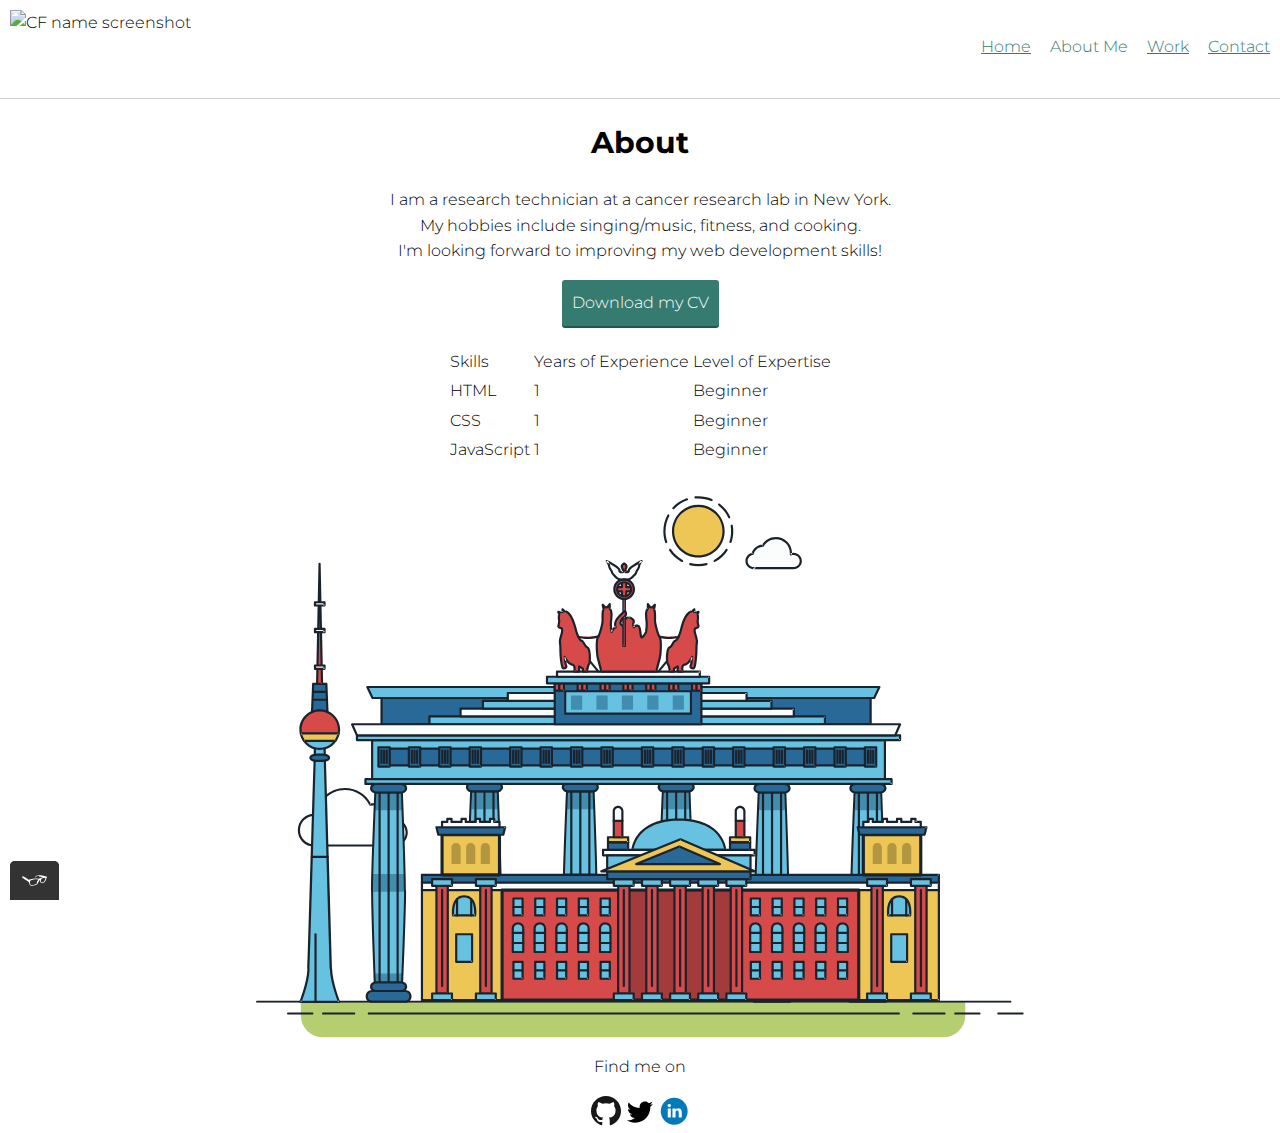
==== about.html @ 2a30465f "Initial commit" ====
<!DOCTYPE html>
<html>

<head>
	<meta charset="utf-8">
	<meta name="viewport" content="width=device-width, initial-scale=1">
	<title>About</title>
	<link rel="shortcut icon" href="http://wikipedia.com/static/favicon/wikipedia.ico">
	<link rel="stylesheet" type="text/css" href="css/normalize.css">
	<link rel="preconnect" href="https://fonts.googleapis.com">
	<link rel="preconnect" href="https://fonts.gstatic.com" crossorigin>
	<link href="https://fonts.googleapis.com/css2?family=Montserrat:ital,wght@0,300;0,700;1,300&display=swap" rel="stylesheet">
	<link rel="stylesheet" type="text/css" href="css/style.production.css">
</head>

<body>
	<header class="page-header">
		<img src="img/CFname.png" alt="CF name screenshot" class="page-header__item" />
		<nav class="page-header__item">	
			<ul role="menubar" class="navigation-list">
				<li role="presentation">
					<a href="index.html" role="menuitem" class="navigation-list__item">Home</a>
				</li>
				<li role="presentation">	
					<a href="about.html" role="menuitem" class="navigation-list__item navigation-list__item--active">About Me</a>
				</li>
				<li role="presentation">
					<a href="work.html" role="menuitem" class="navigation-list__item">Work</a>
				</li>
				<li role="presentation">
					<a href="contact.html" role="menuitem" class="navigation-list__item">Contact</a>
				</li>
			</ul>
		</nav>
	</header>

	<div class="about-blurb">
		<h1>About</h1>
		<p>
		I am a research technician at a cancer research lab in New York.<br>
		My hobbies include singing/music, fitness, and cooking.<br>
		I'm looking forward to improving my web development skills!<br>
		</p>
		<a href="files/cv.pdf" class="button" download>Download my CV</a>
	</div>

	<table class="skill-table">
		<thead>
			<tr>
				<td>Skills</td>
			    <td>Years of Experience</td>
			    <td>Level of Expertise</td>
			</tr>
		</thead>
		<tbody>
			<tr>
			    <td>HTML</td>
			    <td>1</td>
			    <td>Beginner</td>
			</tr>
			<tr>
			    <td>CSS</td>
			    <td>1</td>
			    <td>Beginner</td>
			</tr>
			<tr>
			    <td>JavaScript</td>
			    <td>1</td>
			    <td>Beginner</td>
			</tr>
		</tbody>	
	</table>

	<svg id="about-picture" xmlns="http://www.w3.org/2000/svg" class="berlin-illustration" height="auto" viewBox="0 0 700 505" xmlns:xlink="http://www.w3.org/1999/xlink">
        <defs>
            <polygon id="a" points=".06 231.917 .06 .929 688.717 .929 688.717 231.917"></polygon>
        </defs>
        <g fill="none" fill-rule="evenodd">
          <g transform="translate(0 241)" class="cloud-front">
          <path fill="#1A232C" d="M87.602,29 L87.602,28 C87.326,28.001 87.103,28.024 86.927,28.033 L86.979,29.031 L87.947,28.78 C85.741,20.282 78.041,14.002 68.852,14 C67.858,14 66.904,14.096 65.98,14.231 L66.125,15.22 L67.019,14.772 C62.626,6.015 53.567,0.001 43.102,0 C29.041,0.002 17.524,10.848 16.443,24.632 L17.44,24.71 L17.606,23.724 C16.803,23.589 15.969,23.5 15.102,23.5 C6.817,23.501 0.102,30.215 0.102,38.5 C0.102,46.785 6.817,53.499 15.102,53.5 L87.602,53.5 C94.644,53.499 100.351,47.792 100.352,40.75 C100.351,33.708 94.644,28.001 87.602,28 L87.602,30 C90.573,30 93.254,31.202 95.203,33.149 C97.15,35.097 98.351,37.778 98.352,40.75 C98.351,43.722 97.15,46.403 95.203,48.351 C93.254,50.298 90.573,51.5 87.602,51.5 L15.102,51.5 C11.509,51.5 8.265,50.046 5.909,47.692 C3.555,45.337 2.102,42.093 2.102,38.5 C2.102,34.907 3.555,31.663 5.909,29.308 C8.265,26.954 11.509,25.5 15.102,25.5 C15.831,25.5 16.553,25.575 17.273,25.697 C17.551,25.743 17.832,25.672 18.055,25.499 C18.277,25.325 18.414,25.07 18.436,24.789 C19.436,12.04 30.094,1.998 43.102,2 C52.786,1.999 61.163,7.564 65.231,15.669 C65.425,16.055 65.842,16.272 66.27,16.21 C67.132,16.084 67.988,16 68.852,16 C77.108,15.998 84.027,21.647 86.011,29.283 C86.13,29.741 86.557,30.054 87.031,30.03 C87.27,30.017 87.457,29.999 87.602,30 L87.602,29" transform="translate(38 36)"></path>
            </g>
            <path fill="#B5CE6F" d="M646.484,484.382 C646.484,489.501 644.531,494.62 640.627,498.525 C636.722,502.43 631.603,504.382 626.484,504.382 L60.873,504.382 C55.754,504.382 50.636,502.43 46.731,498.525 C42.826,494.62 40.873,489.501 40.873,484.382 L40.873,471.917 L646.484,471.917 L646.484,484.382"></path>
            <polyline fill="#67C2E2" points="334.824 185.029 101.449 185.029 106.209 195.08 563.438 195.08 568.2 185.029 334.824 185.029"></polyline>
            <path fill="#1A232C" d="M334.824,185.029 L334.824,184.029 L101.449,184.029 C101.104,184.029 100.788,184.203 100.604,184.494 C100.42,184.785 100.398,185.146 100.545,185.457 L105.306,195.508 C105.471,195.856 105.824,196.079 106.209,196.079 L563.438,196.079 C563.824,196.079 564.177,195.856 564.342,195.508 L569.104,185.457 C569.251,185.146 569.229,184.785 569.045,184.494 C568.861,184.203 568.544,184.029 568.2,184.029 L334.824,184.029 L334.824,186.029 L566.62,186.029 L562.806,194.08 L106.842,194.08 L103.029,186.029 L334.824,186.029 L334.824,185.029"></path>
            <polygon fill="#296997" points="114.416 218.974 560.222 218.974 560.222 195.08 114.416 195.08"></polygon>
            <path fill="#1A232C" d="M560.222,218.974 L560.222,217.974 L115.416,217.974 L115.416,196.079 L559.222,196.079 L559.222,218.974 L560.222,218.974 L560.222,217.974 L560.222,218.974 L561.222,218.974 L561.222,195.08 C561.222,194.816 561.115,194.559 560.929,194.372 C560.742,194.186 560.485,194.08 560.222,194.08 L114.416,194.08 C114.152,194.08 113.895,194.186 113.708,194.372 C113.522,194.559 113.416,194.816 113.416,195.08 L113.416,218.974 C113.416,219.237 113.522,219.495 113.708,219.681 C113.895,219.867 114.152,219.974 114.416,219.974 L560.222,219.974 C560.485,219.974 560.742,219.867 560.929,219.681 C561.115,219.495 561.222,219.237 561.222,218.974 L560.222,218.974"></path>
            <polygon fill="#67C2E2" points="105.85 269.08 573.225 269.08 573.225 233.398 105.85 233.398"></polygon>
            <path fill="#1A232C" d="M573.225,233.398 L573.225,232.398 L105.85,232.398 C105.587,232.398 105.329,232.505 105.143,232.691 C104.957,232.877 104.85,233.134 104.85,233.398 L104.85,269.08 C104.85,269.344 104.957,269.601 105.143,269.788 C105.329,269.974 105.587,270.08 105.85,270.08 L573.225,270.08 C573.488,270.08 573.745,269.974 573.932,269.788 C574.118,269.601 574.225,269.344 574.225,269.08 L574.225,233.398 C574.225,233.134 574.118,232.877 573.932,232.691 C573.745,232.505 573.488,232.398 573.225,232.398 L573.225,233.398 L572.225,233.398 L572.225,268.08 L106.85,268.08 L106.85,234.398 L573.225,234.398 L573.225,233.398 L572.225,233.398 L573.225,233.398"></path>
            <polygon fill="#296997" points="116.751 256.508 562.557 256.508 562.557 241.243 116.751 241.243"></polygon>
            <path fill="#1A232C" d="M562.557,256.508 L562.557,255.508 L117.75,255.508 L117.75,242.243 L561.557,242.243 L561.557,256.508 L562.557,256.508 L562.557,255.508 L562.557,256.508 L563.557,256.508 L563.557,241.243 C563.557,240.979 563.45,240.722 563.264,240.535 C563.078,240.349 562.82,240.243 562.557,240.243 L116.75,240.243 C116.487,240.243 116.23,240.349 116.043,240.535 C115.857,240.722 115.751,240.979 115.751,241.243 L115.751,256.508 C115.751,256.771 115.857,257.029 116.043,257.215 C116.23,257.401 116.487,257.508 116.751,257.508 L562.557,257.508 C562.82,257.508 563.077,257.401 563.264,257.215 C563.45,257.029 563.557,256.771 563.557,256.508 L562.557,256.508"></path>
            <polygon fill="#67C2E2" points="158.07 218.974 518.563 218.974 518.563 211.858 158.07 211.858"></polygon>
            <path fill="#1A232C" d="M518.563,211.858 L518.563,210.858 L158.07,210.858 C157.807,210.858 157.549,210.964 157.363,211.151 C157.177,211.337 157.07,211.594 157.07,211.858 L157.07,218.974 C157.07,219.237 157.177,219.495 157.363,219.681 C157.549,219.867 157.807,219.974 158.07,219.974 L518.563,219.974 C518.826,219.974 519.083,219.867 519.27,219.681 C519.456,219.495 519.562,219.237 519.562,218.974 L519.562,211.858 C519.562,211.594 519.456,211.337 519.27,211.151 C519.083,210.964 518.826,210.858 518.563,210.858 L518.563,211.858 L517.563,211.858 L517.563,217.974 L159.07,217.974 L159.07,212.858 L518.563,212.858 L518.563,211.858 L517.563,211.858 L518.563,211.858"></path>
            <polygon fill="#FBFDFC" points="186.438 211.858 490.194 211.858 490.194 204.741 186.438 204.741"></polygon>
            <path fill="#1A232C" d="M490.194,204.741 L490.194,203.741 L186.438,203.741 C186.175,203.741 185.917,203.848 185.731,204.034 C185.545,204.221 185.438,204.478 185.438,204.741 L185.438,211.858 C185.438,212.121 185.545,212.379 185.731,212.565 C185.917,212.751 186.175,212.858 186.438,212.858 L490.194,212.858 C490.458,212.858 490.715,212.751 490.902,212.565 C491.088,212.379 491.194,212.121 491.194,211.858 L491.194,204.741 C491.194,204.478 491.088,204.221 490.902,204.034 C490.715,203.848 490.458,203.741 490.194,203.741 L490.194,204.741 L489.194,204.741 L489.194,210.858 L187.438,210.858 L187.438,205.741 L490.194,205.741 L490.194,204.741 L489.194,204.741 L490.194,204.741"></path>
            <polygon fill="#67C2E2" points="206.805 204.741 469.828 204.741 469.828 197.624 206.805 197.624"></polygon>
            <path fill="#1A232C" d="M469.828,197.624 L469.828,196.624 L206.805,196.624 C206.541,196.624 206.284,196.731 206.098,196.917 C205.911,197.103 205.805,197.361 205.805,197.624 L205.805,204.741 C205.805,205.005 205.911,205.262 206.098,205.449 C206.284,205.635 206.541,205.741 206.805,205.741 L469.828,205.741 C470.091,205.741 470.349,205.635 470.535,205.449 C470.722,205.262 470.828,205.005 470.828,204.741 L470.828,197.624 C470.828,197.361 470.722,197.103 470.535,196.917 C470.349,196.731 470.091,196.624 469.828,196.624 L469.828,197.624 L468.828,197.624 L468.828,203.741 L207.805,203.741 L207.805,198.624 L469.828,198.624 L469.828,197.624 L468.828,197.624 L469.828,197.624"></path>
            <polygon fill="#FBFDFC" points="229.521 197.624 447.111 197.624 447.111 190.509 229.521 190.509"></polygon>
            <path fill="#1A232C" d="M447.111,190.509 L447.111,189.509 L229.521,189.509 C229.258,189.509 229,189.616 228.814,189.802 C228.628,189.988 228.521,190.246 228.521,190.509 L228.521,197.624 C228.521,197.888 228.628,198.145 228.814,198.332 C229,198.518 229.258,198.624 229.521,198.624 L447.111,198.624 C447.375,198.624 447.632,198.518 447.818,198.332 C448.005,198.145 448.111,197.888 448.111,197.624 L448.111,190.509 C448.111,190.246 448.005,189.988 447.818,189.802 C447.632,189.616 447.375,189.509 447.111,189.509 L447.111,190.509 L446.111,190.509 L446.111,196.624 L230.521,196.624 L230.521,191.509 L447.111,191.509 L447.111,190.509 L446.111,190.509 L447.111,190.509"></path>
            <path fill="#67C2E2" d="M135.607,355.447 C135.163,337.766 134.264,313.326 133.648,297.387 C133.274,287.721 133.004,281.18 133.004,281.18 L108.722,281.18 C108.722,281.18 108.452,287.721 108.079,297.387 C107.462,313.326 106.563,337.766 106.119,355.447 C105.953,362.059 105.85,367.732 105.85,371.653 L105.85,371.654 C105.85,386.117 107.243,424.332 108.089,446.189 C108.457,455.706 108.722,462.126 108.722,462.126 L133.004,462.126 C133.004,462.126 133.269,455.706 133.637,446.189 C134.482,424.332 135.876,386.117 135.876,371.654 L135.876,371.653 C135.876,367.732 135.773,362.059 135.607,355.447"></path>
            <path fill="#428DAE" d="M133.648 297.387L108.079 297.387C108.452 287.721 108.722 281.18 108.722 281.18L133.004 281.18C133.004 281.18 133.274 287.721 133.648 297.387M135.876 371.654L105.85 371.654 105.85 371.653C105.85 367.732 105.953 362.059 106.119 355.447L135.607 355.447C135.773 362.059 135.876 367.732 135.876 371.653L135.876 371.654M133.004 462.126L108.722 462.126C108.722 462.126 108.457 455.706 108.089 446.189L133.637 446.189C133.269 455.706 133.004 462.126 133.004 462.126"></path>
            <path fill="#1A232C" d="M109.612,461.199 L132.114,461.199 C132.447,453.007 134.949,390.886 134.949,371.653 C134.949,352.42 132.447,290.299 132.114,282.108 L109.612,282.108 C109.279,290.299 106.778,352.42 106.778,371.653 C106.778,390.886 109.279,453.007 109.612,461.199 Z M133.895,463.054 L107.832,463.054 L107.794,462.164 C107.766,461.466 104.922,392.193 104.922,371.653 C104.922,351.114 107.766,281.839 107.794,281.142 L107.832,280.252 L133.895,280.252 L133.931,281.142 C133.96,281.839 136.804,351.114 136.804,371.653 C136.804,392.193 133.96,461.466 133.931,462.164 L133.895,463.054 L133.895,463.054 Z"></path>
            <path fill="#1A232C" d="M111.638 281.18L111.638 462.126C111.638 462.679 112.086 463.126 112.638 463.126 113.19 463.126 113.638 462.679 113.638 462.126L113.638 281.18C113.638 280.628 113.19 280.18 112.638 280.18 112.086 280.18 111.638 280.628 111.638 281.18M119.863 281.18L119.863 462.126C119.863 462.679 120.311 463.126 120.863 463.126 121.416 463.126 121.863 462.679 121.863 462.126L121.863 281.18C121.863 280.628 121.416 280.18 120.863 280.18 120.311 280.18 119.863 280.628 119.863 281.18M128.088 281.18L128.088 462.126C128.088 462.679 128.536 463.126 129.088 463.126 129.64 463.126 130.088 462.679 130.088 462.126L130.088 281.18C130.088 280.628 129.64 280.18 129.088 280.18 128.536 280.18 128.088 280.628 128.088 281.18"></path>
            <path fill="#296997" d="M136.79,277.265 C136.79,279.418 134.675,281.18 132.09,281.18 L109.636,281.18 C107.051,281.18 104.936,279.418 104.936,277.265 C104.936,275.111 107.051,273.349 109.636,273.349 L132.09,273.349 C134.675,273.349 136.79,275.111 136.79,277.265"></path>
            <path fill="#1A232C" d="M136.79,277.265 L135.79,277.265 C135.789,278.005 135.433,278.704 134.769,279.262 C134.109,279.814 133.155,280.181 132.09,280.18 L109.636,280.18 C108.571,280.181 107.617,279.814 106.956,279.262 C106.293,278.704 105.936,278.005 105.936,277.265 C105.936,276.524 106.293,275.825 106.957,275.267 C107.617,274.715 108.571,274.348 109.636,274.349 L132.09,274.349 C133.155,274.348 134.109,274.716 134.769,275.267 C135.433,275.825 135.789,276.524 135.79,277.265 L137.79,277.265 C137.791,275.851 137.09,274.593 136.049,273.731 C135.006,272.863 133.61,272.35 132.09,272.349 L109.636,272.349 C108.116,272.35 106.72,272.863 105.676,273.731 C104.636,274.593 103.935,275.851 103.936,277.265 C103.935,278.678 104.636,279.937 105.677,280.798 C106.72,281.666 108.116,282.179 109.636,282.18 L132.09,282.18 C133.61,282.179 135.006,281.666 136.049,280.798 C137.09,279.937 137.791,278.678 137.79,277.265 L136.79,277.265"></path>
            <path fill="#296997" d="M140.775,467.217 C140.775,469.803 138.661,471.917 136.076,471.917 L105.65,471.917 C103.065,471.917 100.951,469.803 100.951,467.217 L100.951,466.825 C100.951,464.241 103.065,462.126 105.65,462.126 L136.076,462.126 C138.661,462.126 140.775,464.241 140.775,466.825 L140.775,467.217"></path>
            <path fill="#1A232C" d="M140.775,467.217 L139.775,467.217 C139.775,468.235 139.361,469.155 138.688,469.83 C138.013,470.503 137.093,470.917 136.076,470.917 L105.65,470.917 C104.633,470.917 103.713,470.504 103.038,469.83 C102.365,469.155 101.951,468.235 101.951,467.217 L101.951,466.825 C101.951,465.808 102.365,464.889 103.038,464.214 C103.713,463.54 104.633,463.127 105.65,463.126 L136.076,463.126 C137.093,463.127 138.013,463.54 138.688,464.214 C139.362,464.889 139.775,465.808 139.775,466.825 L139.775,467.217 L141.775,467.217 L141.775,466.825 C141.772,463.684 139.217,461.13 136.076,461.126 L105.65,461.126 C102.509,461.13 99.955,463.684 99.951,466.825 L99.951,467.217 C99.954,470.36 102.509,472.914 105.65,472.917 L136.076,472.917 C139.217,472.914 141.772,470.36 141.775,467.217 L140.775,467.217"></path>
            <path fill="#296997" d="M136.79,458.208 C136.79,460.363 134.675,462.126 132.09,462.126 L109.636,462.126 C107.051,462.126 104.936,460.363 104.936,458.208 C104.936,456.057 107.051,454.292 109.636,454.292 L132.09,454.292 C134.675,454.292 136.79,456.057 136.79,458.208"></path>
            <path fill="#1A232C" d="M136.79,458.208 L135.79,458.208 C135.789,458.949 135.432,459.649 134.769,460.207 C134.108,460.76 133.154,461.128 132.09,461.126 L109.636,461.126 C108.572,461.128 107.617,460.76 106.957,460.207 C106.293,459.649 105.936,458.949 105.936,458.208 C105.936,457.47 106.293,456.77 106.957,456.212 C107.617,455.659 108.572,455.291 109.636,455.292 L132.09,455.292 C133.154,455.291 134.108,455.659 134.769,456.212 C135.433,456.77 135.789,457.47 135.79,458.208 L137.79,458.208 C137.791,456.796 137.09,455.538 136.05,454.675 C135.006,453.808 133.61,453.294 132.09,453.292 L109.636,453.292 C108.115,453.294 106.719,453.808 105.676,454.675 C104.636,455.538 103.935,456.796 103.936,458.208 C103.935,459.622 104.636,460.881 105.676,461.743 C106.72,462.611 108.116,463.125 109.636,463.126 L132.09,463.126 C133.61,463.125 135.006,462.611 136.05,461.743 C137.09,460.881 137.791,459.622 137.79,458.208 L136.79,458.208"></path>
            <path fill="#67C2E2" d="M572.471,355.447 C572.025,337.766 571.126,313.326 570.51,297.387 C570.137,287.721 569.867,281.18 569.867,281.18 L545.585,281.18 C545.585,281.18 545.315,287.721 544.942,297.387 C544.326,313.326 543.427,337.766 542.981,355.447 C542.815,362.059 542.713,367.732 542.713,371.653 L542.713,371.654 C542.713,386.117 544.107,424.332 544.952,446.189 C545.32,455.706 545.585,462.126 545.585,462.126 L569.867,462.126 C569.867,462.126 570.132,455.706 570.499,446.189 C571.346,424.332 572.739,386.117 572.739,371.654 L572.739,371.653 C572.739,367.732 572.637,362.059 572.471,355.447"></path>
            <path fill="#428DAE" d="M569.582 297.387L566.951 297.387 566.951 282.108 568.977 282.108C569.063 284.206 569.29 289.841 569.582 297.387M564.951 297.387L545.871 297.387C546.162 289.841 546.39 284.206 546.476 282.108L564.951 282.108 564.951 297.387M571.8 369.187L566.951 369.187 566.951 356.265 571.562 356.265C571.685 361.272 571.771 365.701 571.8 369.187M564.951 369.187L543.653 369.187C543.684 365.512 543.777 360.79 543.912 355.447L553.551 355.447 553.551 356.265 564.951 356.265 564.951 369.187"></path>
            <path fill="#1A232C" d="M546.476,461.199 L568.977,461.199 C569.31,453.007 571.812,390.886 571.812,371.653 C571.812,352.42 569.31,290.299 568.977,282.108 L546.476,282.108 C546.142,290.299 543.642,352.42 543.642,371.653 C543.642,390.886 546.142,453.007 546.476,461.199 M570.758,463.054 L544.694,463.054 L544.658,462.164 C544.629,461.466 541.785,392.193 541.785,371.653 C541.785,351.114 544.629,281.839 544.658,281.142 L544.694,280.252 L570.758,280.252 L570.795,281.142 C570.823,281.839 573.667,351.114 573.667,371.653 C573.667,392.193 570.823,461.466 570.795,462.164 L570.758,463.054"></path>
            <path fill="#1A232C" d="M548.501 281.18L548.501 462.126C548.501 462.679 548.949 463.126 549.501 463.126 550.053 463.126 550.501 462.679 550.501 462.126L550.501 281.18C550.501 280.628 550.053 280.18 549.501 280.18 548.949 280.18 548.501 280.628 548.501 281.18M556.727 281.18L556.727 462.126C556.727 462.679 557.174 463.126 557.727 463.126 558.279 463.126 558.727 462.679 558.727 462.126L558.727 281.18C558.727 280.628 558.279 280.18 557.727 280.18 557.174 280.18 556.727 280.628 556.727 281.18M564.951 281.18L564.951 462.126C564.951 462.679 565.399 463.126 565.951 463.126 566.503 463.126 566.951 462.679 566.951 462.126L566.951 281.18C566.951 280.628 566.503 280.18 565.951 280.18 565.399 280.18 564.951 280.628 564.951 281.18"></path>
            <path fill="#296997" d="M573.653,277.265 C573.653,279.418 571.537,281.18 568.953,281.18 L546.499,281.18 C543.915,281.18 541.799,279.418 541.799,277.265 C541.799,275.111 543.915,273.349 546.499,273.349 L568.953,273.349 C571.537,273.349 573.653,275.111 573.653,277.265"></path>
            <path fill="#1A232C" d="M573.653,277.265 L572.653,277.265 C572.653,278.005 572.296,278.704 571.632,279.262 C570.972,279.814 570.017,280.181 568.953,280.18 L546.499,280.18 C545.435,280.181 544.48,279.814 543.82,279.262 C543.156,278.704 542.8,278.005 542.799,277.265 C542.8,276.525 543.156,275.825 543.82,275.267 C544.481,274.715 545.435,274.348 546.499,274.349 L568.953,274.349 C570.017,274.348 570.972,274.715 571.632,275.267 C572.296,275.825 572.653,276.525 572.653,277.265 L574.653,277.265 C574.654,275.851 573.953,274.593 572.912,273.731 C571.869,272.863 570.473,272.35 568.953,272.349 L546.499,272.349 C544.979,272.35 543.583,272.863 542.54,273.731 C541.499,274.593 540.798,275.851 540.799,277.265 C540.798,278.679 541.499,279.937 542.54,280.798 C543.583,281.666 544.979,282.179 546.499,282.18 L568.953,282.18 C570.473,282.179 571.869,281.666 572.912,280.798 C573.953,279.937 574.654,278.679 574.653,277.265 L573.653,277.265"></path>
            <path fill="#296997" d="M577.639,467.217 C577.639,469.803 575.524,471.917 572.938,471.917 L542.514,471.917 C539.929,471.917 537.813,469.803 537.813,467.217 L537.813,466.825 C537.813,464.241 539.929,462.126 542.514,462.126 L572.938,462.126 C575.524,462.126 577.639,464.241 577.639,466.825 L577.639,467.217"></path>
            <path fill="#1A232C" d="M577.639,467.217 L576.639,467.217 C576.638,468.235 576.225,469.155 575.551,469.83 C574.876,470.503 573.956,470.917 572.938,470.917 L542.514,470.917 C541.497,470.917 540.576,470.503 539.901,469.83 C539.227,469.155 538.814,468.234 538.813,467.217 L538.813,466.825 C538.814,465.808 539.227,464.889 539.901,464.214 C540.576,463.54 541.497,463.127 542.514,463.126 L572.938,463.126 C573.956,463.127 574.876,463.54 575.551,464.214 C576.225,464.888 576.638,465.808 576.639,466.825 L576.639,467.217 L578.639,467.217 L578.639,466.825 C578.635,463.684 576.081,461.13 572.938,461.126 L542.514,461.126 C539.372,461.13 536.817,463.684 536.813,466.825 L536.813,467.217 C536.817,470.36 539.372,472.914 542.514,472.917 L572.938,472.917 C576.081,472.914 578.635,470.359 578.639,467.217 L577.639,467.217"></path>
            <path fill="#296997" d="M573.653,458.208 C573.653,460.363 571.537,462.126 568.953,462.126 L546.499,462.126 C543.915,462.126 541.799,460.363 541.799,458.208 C541.799,456.057 543.915,454.292 546.499,454.292 L568.953,454.292 C571.537,454.292 573.653,456.057 573.653,458.208"></path>
            <path fill="#1A232C" d="M573.653,458.208 L572.653,458.208 C572.653,458.949 572.296,459.649 571.632,460.207 C570.971,460.76 570.017,461.128 568.953,461.126 L546.499,461.126 C545.435,461.128 544.481,460.76 543.82,460.207 C543.157,459.649 542.799,458.949 542.799,458.208 C542.799,457.47 543.156,456.77 543.82,456.212 C544.481,455.659 545.435,455.291 546.499,455.292 L568.953,455.292 C570.017,455.291 570.971,455.659 571.632,456.212 C572.296,456.77 572.653,457.47 572.653,458.208 L574.653,458.208 C574.654,456.796 573.953,455.538 572.912,454.675 C571.869,453.808 570.473,453.294 568.953,453.292 L546.499,453.292 C544.979,453.294 543.583,453.808 542.54,454.675 C541.499,455.538 540.798,456.796 540.799,458.208 C540.798,459.622 541.499,460.881 542.54,461.743 C543.583,462.611 544.979,463.125 546.499,463.126 L568.953,463.126 C570.473,463.125 571.869,462.611 572.912,461.743 C573.953,460.881 574.654,459.622 574.653,458.208 L573.653,458.208"></path>
            <path fill="#67C2E2" d="M485.098,355.447 C484.654,337.766 483.753,313.326 483.137,297.387 C482.764,287.721 482.494,281.18 482.494,281.18 L458.213,281.18 C458.213,281.18 457.942,287.721 457.569,297.387 C456.953,313.326 456.055,337.766 455.608,355.447 C455.443,362.059 455.34,367.732 455.34,371.653 L455.34,371.654 C455.34,386.117 456.733,424.332 457.58,446.189 C457.948,455.706 458.213,462.126 458.213,462.126 L482.494,462.126 C482.494,462.126 482.759,455.706 483.126,446.189 C483.973,424.332 485.366,386.117 485.366,371.654 L485.366,371.653 C485.366,367.732 485.265,362.059 485.098,355.447"></path>
            <path fill="#428DAE" d="M483.137 297.387L457.569 297.387C457.942 287.721 458.213 281.18 458.213 281.18L482.494 281.18C482.494 281.18 482.764 287.721 483.137 297.387M485.355 369.187L455.351 369.187C455.382 365.502 455.475 360.78 455.608 355.447L485.098 355.447C485.232 360.78 485.325 365.502 485.355 369.187"></path>
            <path fill="#1A232C" d="M459.103,461.199 L481.605,461.199 C481.938,453.007 484.439,390.886 484.439,371.653 C484.439,352.42 481.938,290.299 481.605,282.108 L459.103,282.108 C458.769,290.299 456.268,352.42 456.268,371.653 C456.268,390.886 458.769,453.007 459.103,461.199 Z M483.386,463.054 L457.321,463.054 L457.285,462.164 C457.256,461.466 454.412,392.193 454.412,371.653 C454.412,351.114 457.256,281.839 457.285,281.142 L457.321,280.252 L483.386,280.252 L483.422,281.142 C483.45,281.839 486.294,351.114 486.294,371.653 C486.294,392.193 483.45,461.466 483.422,462.164 L483.386,463.054 L483.386,463.054 Z"></path>
            <path fill="#1A232C" d="M461.128 281.18L461.128 462.126C461.128 462.679 461.576 463.126 462.128 463.126 462.68 463.126 463.128 462.679 463.128 462.126L463.128 281.18C463.128 280.628 462.68 280.18 462.128 280.18 461.576 280.18 461.128 280.628 461.128 281.18M469.354 281.18L469.354 462.126C469.354 462.679 469.801 463.126 470.354 463.126 470.906 463.126 471.354 462.679 471.354 462.126L471.354 281.18C471.354 280.628 470.906 280.18 470.354 280.18 469.801 280.18 469.354 280.628 469.354 281.18M477.578 281.18L477.578 462.126C477.578 462.679 478.026 463.126 478.578 463.126 479.13 463.126 479.578 462.679 479.578 462.126L479.578 281.18C479.578 280.628 479.13 280.18 478.578 280.18 478.026 280.18 477.578 280.628 477.578 281.18"></path>
            <path fill="#296997" d="M486.281,277.265 C486.281,279.418 484.164,281.18 481.58,281.18 L459.126,281.18 C456.542,281.18 454.426,279.418 454.426,277.265 C454.426,275.111 456.542,273.349 459.126,273.349 L481.58,273.349 C484.164,273.349 486.281,275.111 486.281,277.265"></path>
            <path fill="#1A232C" d="M486.281,277.265 L485.281,277.265 C485.281,278.005 484.924,278.704 484.26,279.262 C483.599,279.814 482.644,280.181 481.58,280.18 L459.126,280.18 C458.062,280.181 457.107,279.814 456.447,279.262 C455.783,278.704 455.427,278.005 455.426,277.265 C455.427,276.525 455.783,275.825 456.447,275.267 C457.108,274.715 458.062,274.348 459.126,274.349 L481.58,274.349 C482.644,274.348 483.599,274.716 484.26,275.268 C484.924,275.825 485.281,276.525 485.281,277.265 L487.281,277.265 C487.282,275.851 486.58,274.593 485.54,273.731 C484.496,272.863 483.1,272.35 481.58,272.349 L459.126,272.349 C457.606,272.35 456.21,272.863 455.167,273.731 C454.126,274.593 453.425,275.851 453.426,277.265 C453.425,278.679 454.126,279.937 455.167,280.798 C456.21,281.666 457.606,282.179 459.126,282.18 L481.58,282.18 C483.1,282.179 484.496,281.666 485.54,280.799 C486.58,279.937 487.282,278.679 487.281,277.265 L486.281,277.265"></path>
            <path fill="#296997" d="M490.266,467.217 C490.266,469.803 488.151,471.917 485.565,471.917 L455.141,471.917 C452.556,471.917 450.44,469.803 450.44,467.217 L450.44,466.825 C450.44,464.241 452.556,462.126 455.141,462.126 L485.565,462.126 C488.151,462.126 490.266,464.241 490.266,466.825 L490.266,467.217"></path>
            <path fill="#1A232C" d="M490.266,467.217 L489.266,467.217 C489.265,468.235 488.852,469.155 488.178,469.83 C487.503,470.503 486.583,470.917 485.565,470.917 L455.141,470.917 C454.124,470.917 453.203,470.503 452.528,469.83 C451.854,469.155 451.441,468.234 451.44,467.217 L451.44,466.825 C451.441,465.808 451.854,464.889 452.528,464.214 C453.203,463.54 454.124,463.127 455.141,463.126 L485.565,463.126 C486.583,463.127 487.503,463.54 488.178,464.214 C488.852,464.888 489.265,465.808 489.266,466.825 L489.266,467.217 L491.266,467.217 L491.266,466.825 C491.262,463.684 488.708,461.13 485.565,461.126 L455.141,461.126 C451.999,461.13 449.444,463.684 449.44,466.825 L449.44,467.217 C449.444,470.36 451.999,472.914 455.141,472.917 L485.565,472.917 C488.708,472.914 491.262,470.359 491.266,467.217 L490.266,467.217"></path>
            <path fill="#296997" d="M486.281,458.208 C486.281,460.363 484.164,462.126 481.58,462.126 L459.126,462.126 C456.542,462.126 454.426,460.363 454.426,458.208 C454.426,456.057 456.542,454.292 459.126,454.292 L481.58,454.292 C484.164,454.292 486.281,456.057 486.281,458.208"></path>
            <path fill="#1A232C" d="M486.281,458.208 L485.281,458.208 C485.281,458.949 484.923,459.649 484.26,460.207 C483.599,460.76 482.644,461.128 481.58,461.126 L459.126,461.126 C458.062,461.128 457.108,460.76 456.447,460.207 C455.784,459.649 455.427,458.949 455.426,458.208 C455.426,457.47 455.783,456.77 456.447,456.212 C457.108,455.659 458.062,455.291 459.126,455.292 L481.58,455.292 C482.644,455.291 483.598,455.659 484.26,456.212 C484.924,456.77 485.281,457.47 485.281,458.208 L487.281,458.208 C487.282,456.795 486.58,455.538 485.54,454.675 C484.496,453.808 483.1,453.294 481.58,453.292 L459.126,453.292 C457.606,453.294 456.21,453.808 455.167,454.675 C454.126,455.538 453.425,456.796 453.426,458.208 C453.425,459.622 454.126,460.881 455.167,461.743 C456.21,462.611 457.606,463.125 459.126,463.126 L481.58,463.126 C483.1,463.125 484.496,462.611 485.54,461.743 C486.581,460.881 487.282,459.622 487.281,458.208 L486.281,458.208"></path>
            <path fill="#67C2E2" d="M397.726,354.466 C397.28,336.787 396.381,312.346 395.765,296.407 C395.392,286.742 395.122,280.2 395.122,280.2 L370.84,280.2 C370.84,280.2 370.57,286.742 370.197,296.407 C369.581,312.346 368.682,336.787 368.236,354.466 C368.07,361.078 367.968,366.751 367.968,370.672 L367.968,370.673 C367.968,385.136 369.361,423.352 370.207,445.208 C370.575,454.726 370.84,461.146 370.84,461.146 L395.122,461.146 C395.122,461.146 395.386,454.726 395.754,445.208 C396.601,423.352 397.994,385.136 397.994,370.673 L397.994,370.672 C397.994,366.751 397.892,361.078 397.726,354.466"></path>
            <path fill="#428DAE" d="M394.837 296.407L392.206 296.407 392.206 281.127 394.233 281.127C394.318 283.225 394.545 288.861 394.837 296.407L394.837 296.407zM383.981 296.407L390.206 296.407 390.206 281.127 383.981 281.127 383.981 296.407zM375.756 296.407L381.98 296.407 381.98 281.127 375.756 281.127 375.756 296.407zM373.756 296.407L371.126 296.407C371.417 288.861 371.645 283.225 371.73 281.127L373.756 281.127 373.756 296.407 373.756 296.407zM397.062 369.187L392.206 369.187 392.206 354.466 396.796 354.466C396.943 360.298 397.041 365.389 397.062 369.187L397.062 369.187zM383.981 369.187L390.206 369.187 390.206 354.466 383.981 354.466 383.981 369.187zM375.756 369.187L381.98 369.187 381.98 354.466 375.756 354.466 375.756 369.187zM373.756 369.187L368.9 369.187C368.921 365.389 369.019 360.298 369.166 354.466L373.756 354.466 373.756 369.187 373.756 369.187z"></path>
            <path fill="#1A232C" d="M371.73,460.218 L394.233,460.218 C394.565,452.027 397.066,389.906 397.066,370.672 C397.066,351.44 394.565,289.319 394.233,281.127 L371.73,281.127 C371.397,289.319 368.895,351.44 368.895,370.672 C368.895,389.906 371.397,452.027 371.73,460.218 M396.013,462.074 L369.949,462.074 L369.912,461.184 C369.884,460.486 367.04,391.212 367.04,370.672 C367.04,350.133 369.884,280.859 369.912,280.162 L369.949,279.272 L396.013,279.272 L396.05,280.162 C396.078,280.859 398.922,350.133 398.922,370.672 C398.922,391.212 396.078,460.486 396.05,461.184 L396.013,462.074"></path>
            <path fill="#1A232C" d="M373.756 280.2L373.756 461.146C373.756 461.698 374.203 462.146 374.756 462.146 375.308 462.146 375.756 461.698 375.756 461.146L375.756 280.2C375.756 279.647 375.308 279.2 374.756 279.2 374.203 279.2 373.756 279.647 373.756 280.2M381.98 280.2L381.98 461.146C381.98 461.698 382.428 462.146 382.98 462.146 383.533 462.146 383.981 461.698 383.981 461.146L383.981 280.2C383.981 279.647 383.533 279.2 382.98 279.2 382.428 279.2 381.98 279.647 381.98 280.2M390.206 280.2L390.206 461.146C390.206 461.698 390.654 462.146 391.206 462.146 391.758 462.146 392.206 461.698 392.206 461.146L392.206 280.2C392.206 279.647 391.758 279.2 391.206 279.2 390.654 279.2 390.206 279.647 390.206 280.2"></path>
            <path fill="#296997" d="M398.908,276.285 C398.908,278.439 396.792,280.2 394.208,280.2 L371.754,280.2 C369.17,280.2 367.053,278.439 367.053,276.285 C367.053,274.13 369.17,272.369 371.754,272.369 L394.208,272.369 C396.792,272.369 398.908,274.13 398.908,276.285"></path>
            <path fill="#1A232C" d="M398.908,276.285 L397.908,276.285 C397.907,277.025 397.551,277.724 396.887,278.281 C396.227,278.833 395.272,279.201 394.208,279.2 L371.754,279.2 C370.69,279.201 369.735,278.833 369.074,278.281 C368.41,277.724 368.053,277.025 368.053,276.285 C368.053,275.544 368.41,274.845 369.074,274.287 C369.735,273.735 370.69,273.367 371.754,273.369 L394.208,273.369 C395.272,273.367 396.227,273.735 396.887,274.287 C397.551,274.844 397.907,275.544 397.908,276.285 L399.908,276.285 C399.909,274.871 399.208,273.612 398.167,272.75 C397.124,271.883 395.728,271.37 394.208,271.369 L371.754,271.369 C370.234,271.37 368.838,271.883 367.794,272.75 C366.754,273.612 366.052,274.871 366.053,276.285 C366.052,277.699 366.754,278.957 367.795,279.818 C368.838,280.686 370.234,281.198 371.754,281.2 L394.208,281.2 C395.728,281.198 397.123,280.686 398.167,279.818 C399.208,278.957 399.909,277.698 399.908,276.285 L398.908,276.285"></path>
            <path fill="#296997" d="M402.894,466.237 C402.894,468.823 400.779,470.937 398.193,470.937 L367.768,470.937 C365.183,470.937 363.068,468.823 363.068,466.237 L363.068,465.844 C363.068,463.26 365.183,461.146 367.768,461.146 L398.193,461.146 C400.779,461.146 402.894,463.26 402.894,465.844 L402.894,466.237"></path>
            <path fill="#1A232C" d="M402.894,466.237 L401.894,466.237 C401.893,467.254 401.48,468.174 400.806,468.849 C400.131,469.523 399.211,469.937 398.193,469.937 L367.768,469.937 C366.751,469.937 365.831,469.523 365.156,468.849 C364.482,468.174 364.069,467.254 364.068,466.237 L364.068,465.844 C364.069,464.828 364.482,463.908 365.156,463.233 C365.831,462.56 366.751,462.146 367.768,462.146 L398.193,462.146 C399.211,462.146 400.131,462.56 400.806,463.233 C401.48,463.908 401.893,464.828 401.894,465.844 L401.894,466.237 L403.894,466.237 L403.894,465.844 C403.89,462.703 401.336,460.15 398.193,460.146 L367.768,460.146 C364.626,460.15 362.072,462.703 362.068,465.844 L362.068,466.237 C362.072,469.379 364.626,471.933 367.768,471.937 L398.193,471.937 C401.336,471.933 403.89,469.379 403.894,466.237 L402.894,466.237"></path>
            <path fill="#296997" d="M398.908,457.228 C398.908,459.382 396.792,461.146 394.208,461.146 L371.754,461.146 C369.17,461.146 367.053,459.382 367.053,457.228 C367.053,455.077 369.17,453.312 371.754,453.312 L394.208,453.312 C396.792,453.312 398.908,455.077 398.908,457.228"></path>
            <path fill="#1A232C" d="M398.908,457.228 L397.908,457.228 C397.908,457.968 397.55,458.669 396.887,459.226 C396.226,459.779 395.272,460.147 394.208,460.146 L371.754,460.146 C370.69,460.147 369.736,459.779 369.074,459.226 C368.411,458.668 368.053,457.968 368.053,457.228 C368.053,456.489 368.41,455.789 369.074,455.231 C369.736,454.679 370.69,454.311 371.754,454.312 L394.208,454.312 C395.272,454.311 396.226,454.679 396.887,455.231 C397.551,455.789 397.908,456.489 397.908,457.228 L399.908,457.228 C399.909,455.815 399.208,454.557 398.167,453.695 C397.124,452.827 395.728,452.313 394.208,452.312 L371.754,452.312 C370.234,452.313 368.838,452.827 367.794,453.695 C366.754,454.557 366.052,455.815 366.053,457.228 C366.052,458.642 366.753,459.901 367.794,460.763 C368.838,461.631 370.234,462.145 371.754,462.146 L394.208,462.146 C395.728,462.145 397.124,461.631 398.167,460.763 C399.208,459.9 399.909,458.642 399.908,457.228 L398.908,457.228"></path>
            <path fill="#67C2E2" d="M310.353,354.466 C309.908,336.787 309.009,312.346 308.393,296.407 C308.019,286.742 307.75,280.2 307.75,280.2 L283.467,280.2 C283.467,280.2 283.198,286.742 282.824,296.407 C282.208,312.346 281.309,336.787 280.864,354.466 C280.698,361.078 280.596,366.751 280.596,370.672 L280.596,370.673 C280.596,385.136 281.989,423.352 282.834,445.208 C283.202,454.726 283.467,461.146 283.467,461.146 L307.75,461.146 C307.75,461.146 308.014,454.726 308.382,445.208 C309.228,423.352 310.622,385.136 310.622,370.673 L310.622,370.672 C310.622,366.751 310.518,361.078 310.353,354.466"></path>
            <path fill="#428DAE" d="M308.393 296.407L282.824 296.407C283.198 286.742 283.467 280.2 283.467 280.2L307.75 280.2C307.75 280.2 308.019 286.742 308.393 296.407M310.617 369.187L280.6 369.187C280.621 365.377 280.718 360.285 280.864 354.466L310.353 354.466C310.498 360.285 310.596 365.377 310.617 369.187"></path>
            <path fill="#1A232C" d="M284.357,460.218 L306.86,460.218 C307.193,452.027 309.694,389.906 309.694,370.672 C309.694,351.44 307.193,289.319 306.86,281.127 L284.357,281.127 C284.024,289.319 281.523,351.44 281.523,370.672 C281.523,389.906 284.024,452.027 284.357,460.218 Z M308.639,462.074 L282.576,462.074 L282.54,461.184 C282.511,460.486 279.668,391.212 279.668,370.672 C279.668,350.133 282.511,280.859 282.54,280.162 L282.576,279.272 L308.639,279.272 L308.677,280.162 C308.706,280.859 311.549,350.133 311.549,370.672 C311.549,391.212 308.706,460.486 308.677,461.184 L308.639,462.074 L308.639,462.074 Z"></path>
            <path fill="#1A232C" d="M286.383 280.2L286.383 461.146C286.383 461.698 286.831 462.146 287.383 462.146 287.936 462.146 288.383 461.698 288.383 461.146L288.383 280.2C288.383 279.647 287.936 279.2 287.383 279.2 286.831 279.2 286.383 279.647 286.383 280.2M294.608 280.2L294.608 461.146C294.608 461.698 295.056 462.146 295.608 462.146 296.161 462.146 296.608 461.698 296.608 461.146L296.608 280.2C296.608 279.647 296.161 279.2 295.608 279.2 295.056 279.2 294.608 279.647 294.608 280.2M302.834 280.2L302.834 461.146C302.834 461.698 303.281 462.146 303.834 462.146 304.386 462.146 304.834 461.698 304.834 461.146L304.834 280.2C304.834 279.647 304.386 279.2 303.834 279.2 303.281 279.2 302.834 279.647 302.834 280.2"></path>
            <path fill="#296997" d="M311.535,276.285 C311.535,278.439 309.42,280.2 306.836,280.2 L284.381,280.2 C281.797,280.2 279.681,278.439 279.681,276.285 C279.681,274.13 281.797,272.369 284.381,272.369 L306.836,272.369 C309.42,272.369 311.535,274.13 311.535,276.285"></path>
            <path fill="#1A232C" d="M311.535,276.285 L310.535,276.285 C310.534,277.025 310.177,277.724 309.514,278.282 C308.854,278.833 307.901,279.201 306.836,279.2 L284.381,279.2 C283.316,279.201 282.362,278.833 281.702,278.281 C281.038,277.724 280.681,277.025 280.681,276.285 C280.681,275.544 281.038,274.844 281.702,274.287 C282.362,273.735 283.317,273.367 284.381,273.369 L306.836,273.369 C307.9,273.367 308.854,273.735 309.514,274.287 C310.177,274.844 310.534,275.544 310.535,276.285 L312.535,276.285 C312.535,274.871 311.835,273.613 310.795,272.75 C309.751,271.883 308.356,271.37 306.836,271.369 L284.381,271.369 C282.861,271.37 281.465,271.883 280.422,272.75 C279.381,273.612 278.68,274.871 278.681,276.285 C278.68,277.698 279.381,278.957 280.422,279.818 C281.465,280.686 282.861,281.198 284.381,281.2 L306.836,281.2 C308.356,281.198 309.751,280.685 310.794,279.818 C311.835,278.956 312.535,277.698 312.535,276.285 L311.535,276.285"></path>
            <path fill="#296997" d="M315.522,466.237 C315.522,468.823 313.407,470.937 310.821,470.937 L280.396,470.937 C277.811,470.937 275.696,468.823 275.696,466.237 L275.696,465.844 C275.696,463.26 277.811,461.146 280.396,461.146 L310.821,461.146 C313.407,461.146 315.522,463.26 315.522,465.844 L315.522,466.237"></path>
            <path fill="#1A232C" d="M315.522,466.237 L314.522,466.237 C314.521,467.254 314.108,468.174 313.434,468.849 C312.759,469.523 311.838,469.937 310.821,469.937 L280.396,469.937 C279.379,469.937 278.458,469.523 277.783,468.849 C277.11,468.174 276.696,467.254 276.696,466.237 L276.696,465.844 C276.696,464.828 277.11,463.908 277.783,463.233 C278.458,462.56 279.379,462.146 280.396,462.146 L310.821,462.146 C311.838,462.146 312.759,462.56 313.434,463.233 C314.108,463.908 314.521,464.828 314.522,465.844 L314.522,466.237 L316.521,466.237 L316.521,465.844 C316.518,462.703 313.963,460.15 310.821,460.146 L280.396,460.146 C277.254,460.15 274.7,462.703 274.696,465.844 L274.696,466.237 C274.699,469.379 277.254,471.933 280.396,471.937 L310.821,471.937 C313.963,471.933 316.518,469.379 316.521,466.237 L315.522,466.237"></path>
            <path fill="#296997" d="M311.535,457.228 C311.535,459.382 309.42,461.146 306.836,461.146 L284.381,461.146 C281.797,461.146 279.681,459.382 279.681,457.228 C279.681,455.077 281.797,453.312 284.381,453.312 L306.836,453.312 C309.42,453.312 311.535,455.077 311.535,457.228"></path>
            <path fill="#1A232C" d="M311.535,457.228 L310.535,457.228 C310.534,457.969 310.177,458.669 309.514,459.227 C308.854,459.779 307.9,460.147 306.836,460.146 L284.381,460.146 C283.317,460.147 282.363,459.779 281.702,459.227 C281.038,458.669 280.681,457.968 280.681,457.228 C280.681,456.489 281.038,455.789 281.702,455.231 C282.363,454.679 283.317,454.311 284.381,454.312 L306.836,454.312 C307.9,454.311 308.854,454.679 309.514,455.231 C310.177,455.789 310.534,456.489 310.535,457.228 L312.535,457.228 C312.535,455.815 311.835,454.558 310.795,453.695 C309.752,452.827 308.356,452.313 306.836,452.312 L284.381,452.312 C282.861,452.313 281.465,452.827 280.422,453.695 C279.381,454.557 278.68,455.815 278.681,457.228 C278.68,458.642 279.381,459.9 280.422,460.763 C281.465,461.631 282.861,462.145 284.381,462.146 L306.836,462.146 C308.356,462.145 309.752,461.631 310.795,460.763 C311.835,459.9 312.535,458.641 312.535,457.228 L311.535,457.228"></path>
            <path fill="#67C2E2" d="M222.981,354.466 C222.535,336.787 221.636,312.346 221.02,296.407 C220.647,286.742 220.377,280.2 220.377,280.2 L196.094,280.2 C196.094,280.2 195.825,286.742 195.452,296.407 C194.835,312.346 193.936,336.787 193.491,354.466 C193.325,361.078 193.223,366.751 193.223,370.672 L193.223,370.673 C193.223,385.136 194.616,423.352 195.462,445.208 C195.83,454.726 196.094,461.146 196.094,461.146 L220.377,461.146 C220.377,461.146 220.642,454.726 221.009,445.208 C221.855,423.352 223.249,385.136 223.249,370.673 L223.249,370.672 C223.249,366.751 223.146,361.078 222.981,354.466"></path>
            <path fill="#428DAE" d="M220.091 296.407L209.236 296.407 209.236 281.127 219.487 281.127C219.573 283.225 219.8 288.861 220.091 296.407L220.091 296.407zM201.011 296.407L207.236 296.407 207.236 281.127 201.011 281.127 201.011 296.407zM199.011 296.407L196.381 296.407C196.672 288.861 196.899 283.225 196.985 281.127L199.011 281.127 199.011 296.407 199.011 296.407zM222.317 369.187L209.236 369.187 209.236 356.265 221.923 356.265 221.923 354.466 222.051 354.466C222.198 360.298 222.296 365.389 222.317 369.187L222.317 369.187zM201.011 369.187L207.236 369.187 207.236 356.265 201.011 356.265 201.011 369.187zM199.011 369.187L194.155 369.187C194.174 365.784 194.255 361.345 194.377 356.265L199.011 356.265 199.011 369.187 199.011 369.187z"></path>
            <path fill="#1A232C" d="M196.985,460.218 L219.487,460.218 C219.82,452.027 222.321,389.906 222.321,370.672 C222.321,351.44 219.82,289.319 219.487,281.127 L196.985,281.127 C196.651,289.319 194.151,351.44 194.151,370.672 C194.151,389.906 196.651,452.027 196.985,460.218 M221.267,462.074 L195.204,462.074 L195.167,461.184 C195.138,460.486 192.295,391.212 192.295,370.672 C192.295,350.133 195.138,280.859 195.167,280.162 L195.204,279.272 L221.267,279.272 L221.305,280.162 C221.334,280.859 224.177,350.133 224.177,370.672 C224.177,391.212 221.334,460.486 221.305,461.184 L221.267,462.074"></path>
            <path fill="#1A232C" d="M199.011 280.2L199.011 461.146C199.011 461.698 199.458 462.146 200.011 462.146 200.563 462.146 201.011 461.698 201.011 461.146L201.011 280.2C201.011 279.647 200.563 279.2 200.011 279.2 199.458 279.2 199.011 279.647 199.011 280.2M207.236 280.2L207.236 461.146C207.236 461.698 207.684 462.146 208.236 462.146 208.788 462.146 209.236 461.698 209.236 461.146L209.236 280.2C209.236 279.647 208.788 279.2 208.236 279.2 207.684 279.2 207.236 279.647 207.236 280.2M215.461 280.2L215.461 461.146C215.461 461.698 215.909 462.146 216.461 462.146 217.013 462.146 217.461 461.698 217.461 461.146L217.461 280.2C217.461 279.647 217.013 279.2 216.461 279.2 215.909 279.2 215.461 279.647 215.461 280.2"></path>
            <path fill="#296997" d="M224.162,276.285 C224.162,278.439 222.047,280.2 219.463,280.2 L197.008,280.2 C194.424,280.2 192.308,278.439 192.308,276.285 C192.308,274.13 194.424,272.369 197.008,272.369 L219.463,272.369 C222.047,272.369 224.162,274.13 224.162,276.285"></path>
            <path fill="#1A232C" d="M224.162,276.285 L223.162,276.285 C223.161,277.025 222.805,277.724 222.142,278.282 C221.482,278.833 220.528,279.201 219.463,279.2 L197.008,279.2 C195.944,279.201 194.99,278.833 194.329,278.281 C193.665,277.724 193.308,277.025 193.308,276.285 C193.308,275.544 193.665,274.845 194.329,274.287 C194.99,273.735 195.944,273.367 197.008,273.369 L219.463,273.369 C220.528,273.367 221.481,273.735 222.142,274.287 C222.805,274.844 223.161,275.544 223.162,276.285 L225.162,276.285 C225.163,274.871 224.462,273.613 223.422,272.75 C222.379,271.883 220.983,271.37 219.463,271.369 L197.008,271.369 C195.489,271.37 194.093,271.883 193.049,272.75 C192.008,273.612 191.307,274.871 191.308,276.285 C191.307,277.698 192.008,278.957 193.049,279.818 C194.093,280.686 195.489,281.198 197.008,281.2 L219.463,281.2 C220.983,281.198 222.379,280.686 223.422,279.818 C224.462,278.956 225.163,277.698 225.162,276.285 L224.162,276.285"></path>
            <path fill="#296997" d="M228.149,466.237 C228.149,468.823 226.034,470.937 223.448,470.937 L193.022,470.937 C190.438,470.937 188.323,468.823 188.323,466.237 L188.323,465.844 C188.323,463.26 190.438,461.146 193.022,461.146 L223.448,461.146 C226.034,461.146 228.149,463.26 228.149,465.844 L228.149,466.237"></path>
            <path fill="#1A232C" d="M228.149,466.237 L227.149,466.237 C227.149,467.254 226.735,468.174 226.061,468.849 C225.386,469.523 224.466,469.937 223.448,469.937 L193.022,469.937 C192.006,469.937 191.086,469.523 190.411,468.849 C189.737,468.174 189.324,467.254 189.323,466.237 L189.323,465.844 C189.324,464.828 189.737,463.908 190.411,463.233 C191.086,462.56 192.006,462.146 193.022,462.146 L223.448,462.146 C224.466,462.146 225.386,462.56 226.061,463.233 C226.735,463.908 227.149,464.828 227.149,465.844 L227.149,466.237 L229.149,466.237 L229.149,465.844 C229.145,462.703 226.59,460.15 223.448,460.146 L193.022,460.146 C189.881,460.15 187.327,462.703 187.323,465.844 L187.323,466.237 C187.327,469.379 189.881,471.933 193.022,471.937 L223.448,471.937 C226.59,471.933 229.145,469.379 229.149,466.237 L228.149,466.237"></path>
            <path fill="#296997" d="M224.162,457.228 C224.162,459.382 222.047,461.146 219.463,461.146 L197.008,461.146 C194.424,461.146 192.308,459.382 192.308,457.228 C192.308,455.077 194.424,453.312 197.008,453.312 L219.463,453.312 C222.047,453.312 224.162,455.077 224.162,457.228"></path>
            <path fill="#1A232C" d="M224.162,457.228 L223.162,457.228 C223.161,457.969 222.805,458.669 222.141,459.227 C221.481,459.779 220.527,460.147 219.463,460.146 L197.008,460.146 C195.944,460.147 194.99,459.779 194.329,459.227 C193.665,458.669 193.308,457.968 193.308,457.228 C193.308,456.489 193.665,455.789 194.329,455.231 C194.99,454.679 195.945,454.311 197.008,454.312 L219.463,454.312 C220.527,454.311 221.481,454.679 222.141,455.231 C222.805,455.789 223.161,456.489 223.162,457.228 L225.162,457.228 C225.163,455.815 224.462,454.557 223.422,453.695 C222.379,452.827 220.984,452.313 219.463,452.312 L197.008,452.312 C195.488,452.313 194.092,452.827 193.049,453.695 C192.008,454.557 191.307,455.815 191.308,457.228 C191.307,458.642 192.008,459.9 193.049,460.763 C194.092,461.631 195.488,462.145 197.008,462.146 L219.463,462.146 C220.983,462.145 222.379,461.631 223.422,460.763 C224.462,459.9 225.163,458.641 225.162,457.228 L224.162,457.228"></path>
            <polygon fill="#67C2E2" points="99.774 273.349 579.301 273.349 579.301 269.08 99.774 269.08"></polygon>
            <path fill="#1A232C" d="M579.301,273.349 L579.301,272.349 L100.774,272.349 L100.774,270.08 L578.301,270.08 L578.301,273.349 L579.301,273.349 L579.301,272.349 L579.301,273.349 L580.301,273.349 L580.301,269.08 C580.301,268.817 580.194,268.56 580.008,268.373 C579.822,268.187 579.564,268.08 579.301,268.08 L99.774,268.08 C99.511,268.08 99.254,268.187 99.067,268.373 C98.881,268.56 98.774,268.817 98.774,269.08 L98.774,273.349 C98.774,273.612 98.881,273.87 99.067,274.056 C99.254,274.242 99.511,274.349 99.774,274.349 L579.301,274.349 C579.564,274.349 579.822,274.242 580.008,274.056 C580.194,273.87 580.301,273.612 580.301,273.349 L579.301,273.349"></path>
            <polygon fill="#67C2E2" points="92.01 233.398 587.064 233.398 587.064 229.131 92.01 229.131"></polygon>
            <path fill="#1A232C" d="M587.064,233.398 L587.064,232.398 L93.01,232.398 L93.01,230.131 L586.064,230.131 L586.064,233.398 L587.064,233.398 L587.064,232.398 L587.064,233.398 L588.064,233.398 L588.064,229.131 C588.064,228.868 587.958,228.61 587.772,228.424 C587.585,228.238 587.328,228.131 587.064,228.131 L92.01,228.131 C91.746,228.131 91.489,228.238 91.303,228.424 C91.116,228.61 91.01,228.868 91.01,229.131 L91.01,233.398 C91.01,233.661 91.117,233.919 91.303,234.105 C91.489,234.291 91.746,234.398 92.01,234.398 L587.064,234.398 C587.328,234.398 587.585,234.291 587.771,234.105 C587.958,233.919 588.064,233.661 588.064,233.398 L587.064,233.398"></path>
            <polyline fill="#FBFDFC" points="337.318 218.974 87.572 218.974 92.01 229.131 582.626 229.131 587.064 218.974 337.318 218.974"></polyline>
            <path fill="#1A232C" d="M337.318,218.974 L337.318,217.974 L87.572,217.974 C87.235,217.974 86.92,218.144 86.736,218.426 C86.551,218.709 86.521,219.065 86.656,219.374 L91.093,229.532 C91.253,229.896 91.612,230.131 92.01,230.131 L582.626,230.131 C583.024,230.131 583.383,229.897 583.542,229.532 L587.981,219.374 C588.116,219.065 588.086,218.709 587.901,218.426 C587.716,218.144 587.402,217.974 587.064,217.974 L337.318,217.974 L337.318,219.974 L585.536,219.974 L581.972,228.131 L92.664,228.131 L89.1,219.974 L337.318,219.974 L337.318,218.974"></path>
            <polygon fill="#296997" points="272.283 218.974 405.943 218.974 405.943 181.701 272.283 181.701"></polygon>
            <path fill="#1A232C" d="M405.943,218.974 L405.943,217.974 L273.283,217.974 L273.283,182.701 L404.943,182.701 L404.943,218.974 L405.943,218.974 L405.943,217.974 L405.943,218.974 L406.943,218.974 L406.943,181.701 C406.943,181.437 406.837,181.18 406.65,180.993 C406.464,180.807 406.207,180.701 405.943,180.701 L272.283,180.701 C272.02,180.701 271.762,180.807 271.576,180.993 C271.39,181.18 271.283,181.437 271.283,181.701 L271.283,218.974 C271.283,219.237 271.39,219.495 271.576,219.681 C271.762,219.867 272.02,219.974 272.283,219.974 L405.943,219.974 C406.207,219.974 406.464,219.867 406.65,219.681 C406.837,219.495 406.943,219.237 406.943,218.974 L405.943,218.974"></path>
            <polygon fill="#67C2E2" points="281.833 209.312 396.393 209.312 396.393 188.946 281.833 188.946"></polygon>
            <polygon fill="#428DAE" points="287.111 205.753 297.328 205.753 297.328 192.749 287.111 192.749"></polygon>
            <polygon fill="#428DAE" points="310.284 205.753 320.501 205.753 320.501 192.749 310.284 192.749"></polygon>
            <polygon fill="#428DAE" points="333.457 205.753 343.673 205.753 343.673 192.749 333.457 192.749"></polygon>
            <polygon fill="#428DAE" points="356.63 205.753 366.847 205.753 366.847 192.749 356.63 192.749"></polygon>
            <polygon fill="#428DAE" points="379.804 205.753 390.02 205.753 390.02 192.749 379.804 192.749"></polygon>
            <path fill="#1A232C" d="M282.761,208.384 L395.465,208.384 L395.465,189.873 L282.761,189.873 L282.761,208.384 Z M280.905,210.24 L397.32,210.24 L397.32,188.018 L280.905,188.018 L280.905,210.24 Z"></path>
            <polygon fill="#D64A4A" points="272.283 188.359 276.48 188.359 276.48 181.701 272.283 181.701"></polygon>
            <path fill="#1A232C" d="M276.48,188.359 L276.48,187.359 L273.283,187.359 L273.283,182.701 L275.48,182.701 L275.48,188.359 L276.48,188.359 L276.48,187.359 L276.48,188.359 L277.48,188.359 L277.48,181.701 C277.48,181.437 277.374,181.18 277.188,180.993 C277.001,180.807 276.744,180.701 276.48,180.701 L272.283,180.701 C272.02,180.701 271.762,180.807 271.576,180.993 C271.39,181.18 271.283,181.437 271.283,181.701 L271.283,188.359 C271.283,188.622 271.39,188.88 271.576,189.066 C271.762,189.252 272.02,189.359 272.283,189.359 L276.48,189.359 C276.744,189.359 277.001,189.252 277.188,189.066 C277.374,188.88 277.48,188.622 277.48,188.359 L276.48,188.359"></path>
            <polygon fill="#D64A4A" points="276.48 188.359 280.678 188.359 280.678 181.701 276.48 181.701"></polygon>
            <path fill="#1A232C" d="M280.678,188.359 L280.678,187.359 L277.48,187.359 L277.48,182.701 L279.678,182.701 L279.678,188.359 L280.678,188.359 L280.678,187.359 L280.678,188.359 L281.678,188.359 L281.678,181.701 C281.678,181.437 281.571,181.18 281.385,180.993 C281.199,180.807 280.941,180.701 280.678,180.701 L276.48,180.701 C276.217,180.701 275.96,180.807 275.773,180.993 C275.587,181.18 275.48,181.437 275.48,181.701 L275.48,188.359 C275.48,188.622 275.587,188.88 275.773,189.066 C275.96,189.252 276.217,189.359 276.48,189.359 L280.678,189.359 C280.941,189.359 281.199,189.252 281.385,189.066 C281.571,188.88 281.678,188.622 281.678,188.359 L280.678,188.359"></path>
            <polygon fill="#D64A4A" points="293.13 188.359 297.328 188.359 297.328 181.701 293.13 181.701"></polygon>
            <path fill="#1A232C" d="M297.328,188.359 L297.328,187.359 L294.13,187.359 L294.13,182.701 L296.328,182.701 L296.328,188.359 L297.328,188.359 L297.328,187.359 L297.328,188.359 L298.328,188.359 L298.328,181.701 C298.328,181.437 298.221,181.18 298.035,180.993 C297.849,180.807 297.591,180.701 297.328,180.701 L293.13,180.701 C292.867,180.701 292.609,180.807 292.423,180.993 C292.237,181.18 292.13,181.437 292.13,181.701 L292.13,188.359 C292.13,188.622 292.237,188.88 292.423,189.066 C292.609,189.252 292.867,189.359 293.13,189.359 L297.328,189.359 C297.591,189.359 297.849,189.252 298.035,189.066 C298.221,188.88 298.328,188.622 298.328,188.359 L297.328,188.359"></path>
            <polygon fill="#D64A4A" points="297.328 188.359 301.524 188.359 301.524 181.701 297.328 181.701"></polygon>
            <path fill="#1A232C" d="M301.524,188.359 L301.524,187.359 L298.328,187.359 L298.328,182.701 L300.524,182.701 L300.524,188.359 L301.524,188.359 L301.524,187.359 L301.524,188.359 L302.524,188.359 L302.524,181.701 C302.524,181.437 302.418,181.18 302.232,180.993 C302.045,180.807 301.788,180.701 301.524,180.701 L297.328,180.701 C297.064,180.701 296.807,180.807 296.621,180.993 C296.434,181.18 296.328,181.437 296.328,181.701 L296.328,188.359 C296.328,188.622 296.434,188.88 296.621,189.066 C296.807,189.252 297.064,189.359 297.328,189.359 L301.524,189.359 C301.788,189.359 302.045,189.252 302.232,189.066 C302.418,188.88 302.524,188.622 302.524,188.359 L301.524,188.359"></path>
            <polygon fill="#D64A4A" points="313.977 188.359 318.175 188.359 318.175 181.701 313.977 181.701"></polygon>
            <path fill="#1A232C" d="M318.175,188.359 L318.175,187.359 L314.977,187.359 L314.977,182.701 L317.175,182.701 L317.175,188.359 L318.175,188.359 L318.175,187.359 L318.175,188.359 L319.175,188.359 L319.175,181.701 C319.175,181.437 319.068,181.18 318.882,180.993 C318.696,180.807 318.438,180.701 318.175,180.701 L313.977,180.701 C313.714,180.701 313.456,180.807 313.27,180.993 C313.084,181.18 312.977,181.437 312.977,181.701 L312.977,188.359 C312.977,188.622 313.084,188.88 313.27,189.066 C313.456,189.252 313.714,189.359 313.977,189.359 L318.175,189.359 C318.438,189.359 318.696,189.252 318.882,189.066 C319.068,188.88 319.175,188.622 319.175,188.359 L318.175,188.359"></path>
            <polygon fill="#D64A4A" points="318.175 188.359 322.372 188.359 322.372 181.701 318.175 181.701"></polygon>
            <path fill="#1A232C" d="M322.372,188.359 L322.372,187.359 L319.175,187.359 L319.175,182.701 L321.372,182.701 L321.372,188.359 L322.372,188.359 L322.372,187.359 L322.372,188.359 L323.372,188.359 L323.372,181.701 C323.372,181.437 323.265,181.18 323.079,180.993 C322.893,180.807 322.635,180.701 322.372,180.701 L318.175,180.701 C317.911,180.701 317.654,180.807 317.468,180.993 C317.281,181.18 317.175,181.437 317.175,181.701 L317.175,188.359 C317.175,188.622 317.282,188.88 317.468,189.066 C317.654,189.252 317.911,189.359 318.175,189.359 L322.372,189.359 C322.635,189.359 322.892,189.252 323.079,189.066 C323.265,188.88 323.372,188.622 323.372,188.359 L322.372,188.359"></path>
            <polygon fill="#D64A4A" points="334.824 188.359 339.022 188.359 339.022 181.701 334.824 181.701"></polygon>
            <path fill="#1A232C" d="M339.022,188.359 L339.022,187.359 L335.824,187.359 L335.824,182.701 L338.021,182.701 L338.022,188.359 L339.022,188.359 L339.022,187.359 L339.022,188.359 L340.021,188.359 L340.021,181.701 C340.021,181.437 339.915,181.18 339.729,180.993 C339.542,180.807 339.285,180.701 339.022,180.701 L334.824,180.701 C334.561,180.701 334.303,180.807 334.117,180.993 C333.931,181.18 333.824,181.437 333.824,181.701 L333.824,188.359 C333.824,188.622 333.931,188.88 334.117,189.066 C334.303,189.252 334.561,189.359 334.824,189.359 L339.022,189.359 C339.285,189.359 339.542,189.252 339.729,189.066 C339.915,188.88 340.021,188.622 340.021,188.359 L339.022,188.359"></path>
            <polygon fill="#D64A4A" points="339.022 188.359 343.219 188.359 343.219 181.701 339.022 181.701"></polygon>
            <path fill="#1A232C" d="M343.219,188.359 L343.219,187.359 L340.021,187.359 L340.021,182.701 L342.219,182.701 L342.219,188.359 L343.219,188.359 L343.219,187.359 L343.219,188.359 L344.219,188.359 L344.219,181.701 C344.219,181.437 344.112,181.18 343.926,180.993 C343.74,180.807 343.482,180.701 343.219,180.701 L339.022,180.701 C338.758,180.701 338.501,180.807 338.314,180.993 C338.128,181.18 338.022,181.437 338.022,181.701 L338.022,188.359 C338.022,188.622 338.128,188.88 338.314,189.066 C338.501,189.252 338.758,189.359 339.022,189.359 L343.219,189.359 C343.482,189.359 343.74,189.252 343.926,189.066 C344.112,188.88 344.219,188.622 344.219,188.359 L343.219,188.359"></path>
            <polygon fill="#D64A4A" points="355.671 188.359 359.868 188.359 359.868 181.701 355.671 181.701"></polygon>
            <path fill="#1A232C" d="M359.868,188.359 L359.868,187.359 L356.671,187.359 L356.671,182.701 L358.868,182.701 L358.868,188.359 L359.868,188.359 L359.868,187.359 L359.868,188.359 L360.868,188.359 L360.868,181.701 C360.868,181.437 360.762,181.18 360.575,180.993 C360.389,180.807 360.132,180.701 359.868,180.701 L355.671,180.701 C355.408,180.701 355.15,180.807 354.964,180.993 C354.778,181.18 354.671,181.437 354.671,181.701 L354.671,188.359 C354.671,188.622 354.778,188.88 354.964,189.066 C355.15,189.252 355.408,189.359 355.671,189.359 L359.868,189.359 C360.132,189.359 360.389,189.252 360.575,189.066 C360.762,188.88 360.868,188.622 360.868,188.359 L359.868,188.359"></path>
            <polygon fill="#D64A4A" points="359.868 188.359 364.065 188.359 364.065 181.701 359.868 181.701"></polygon>
            <path fill="#1A232C" d="M364.065,188.359 L364.065,187.359 L360.868,187.359 L360.868,182.701 L363.065,182.701 L363.065,188.359 L364.065,188.359 L364.065,187.359 L364.065,188.359 L365.065,188.359 L365.065,181.701 C365.065,181.437 364.959,181.18 364.773,180.993 C364.586,180.807 364.329,180.701 364.065,180.701 L359.868,180.701 C359.605,180.701 359.347,180.807 359.161,180.993 C358.975,181.18 358.868,181.437 358.868,181.701 L358.868,188.359 C358.868,188.622 358.975,188.88 359.161,189.066 C359.347,189.252 359.605,189.359 359.868,189.359 L364.065,189.359 C364.329,189.359 364.586,189.252 364.773,189.066 C364.959,188.88 365.065,188.622 365.065,188.359 L364.065,188.359"></path>
            <polygon fill="#D64A4A" points="376.518 188.359 380.715 188.359 380.715 181.701 376.518 181.701"></polygon>
            <path fill="#1A232C" d="M380.715,188.359 L380.715,187.359 L377.518,187.359 L377.518,182.701 L379.715,182.701 L379.715,188.359 L380.715,188.359 L380.715,187.359 L380.715,188.359 L381.715,188.359 L381.715,181.701 C381.715,181.437 381.608,181.18 381.422,180.993 C381.236,180.807 380.978,180.701 380.715,180.701 L376.518,180.701 C376.254,180.701 375.997,180.807 375.81,180.993 C375.624,181.18 375.518,181.437 375.518,181.701 L375.518,188.359 C375.518,188.622 375.624,188.88 375.81,189.066 C375.997,189.252 376.254,189.359 376.518,189.359 L380.715,189.359 C380.978,189.359 381.236,189.252 381.422,189.066 C381.608,188.88 381.715,188.622 381.715,188.359 L380.715,188.359"></path>
            <polygon fill="#D64A4A" points="380.715 188.359 384.912 188.359 384.912 181.701 380.715 181.701"></polygon>
            <path fill="#1A232C" d="M384.912,188.359 L384.912,187.359 L381.715,187.359 L381.715,182.701 L383.912,182.701 L383.912,188.359 L384.912,188.359 L384.912,187.359 L384.912,188.359 L385.912,188.359 L385.912,181.701 C385.912,181.437 385.805,181.18 385.619,180.993 C385.433,180.807 385.175,180.701 384.912,180.701 L380.715,180.701 C380.452,180.701 380.194,180.807 380.008,180.993 C379.822,181.18 379.715,181.437 379.715,181.701 L379.715,188.359 C379.715,188.622 379.822,188.88 380.008,189.066 C380.194,189.252 380.452,189.359 380.715,189.359 L384.912,189.359 C385.175,189.359 385.433,189.252 385.619,189.066 C385.805,188.88 385.912,188.622 385.912,188.359 L384.912,188.359"></path>
            <polygon fill="#D64A4A" points="397.364 188.359 401.561 188.359 401.561 181.701 397.364 181.701"></polygon>
            <path fill="#1A232C" d="M401.561,188.359 L401.561,187.359 L398.364,187.359 L398.364,182.701 L400.561,182.701 L400.561,188.359 L401.561,188.359 L401.561,187.359 L401.561,188.359 L402.561,188.359 L402.561,181.701 C402.561,181.437 402.454,181.18 402.268,180.993 C402.081,180.807 401.824,180.701 401.561,180.701 L397.364,180.701 C397.101,180.701 396.843,180.807 396.657,180.993 C396.471,181.18 396.364,181.437 396.364,181.701 L396.364,188.359 C396.364,188.622 396.471,188.88 396.657,189.066 C396.843,189.252 397.101,189.359 397.364,189.359 L401.561,189.359 C401.824,189.359 402.081,189.252 402.268,189.066 C402.454,188.88 402.561,188.622 402.561,188.359 L401.561,188.359"></path>
            <polygon fill="#D64A4A" points="401.561 188.359 405.759 188.359 405.759 181.701 401.561 181.701"></polygon>
            <path fill="#1A232C" d="M405.759,188.359 L405.759,187.359 L402.561,187.359 L402.561,182.701 L404.759,182.701 L404.759,188.359 L405.759,188.359 L405.759,187.359 L405.759,188.359 L406.759,188.359 L406.759,181.701 C406.759,181.437 406.652,181.18 406.466,180.993 C406.28,180.807 406.022,180.701 405.759,180.701 L401.561,180.701 C401.297,180.701 401.04,180.807 400.853,180.993 C400.667,181.18 400.561,181.437 400.561,181.701 L400.561,188.359 C400.561,188.622 400.667,188.88 400.853,189.066 C401.04,189.252 401.297,189.359 401.561,189.359 L405.759,189.359 C406.022,189.359 406.28,189.252 406.466,189.066 C406.652,188.88 406.759,188.622 406.759,188.359 L405.759,188.359"></path>
            <polygon fill="#67C2E2" points="265.221 181.701 413.006 181.701 413.006 175.695 265.221 175.695"></polygon>
            <path fill="#1A232C" d="M413.006,175.695 L413.006,174.695 L265.221,174.695 C264.957,174.695 264.7,174.801 264.514,174.988 C264.327,175.174 264.221,175.431 264.221,175.695 L264.221,181.701 C264.221,181.964 264.327,182.221 264.514,182.408 C264.7,182.594 264.957,182.701 265.221,182.701 L413.006,182.701 C413.269,182.701 413.527,182.594 413.713,182.408 C413.899,182.221 414.006,181.964 414.006,181.701 L414.006,175.695 C414.006,175.431 413.899,175.174 413.713,174.988 C413.527,174.801 413.269,174.695 413.006,174.695 L413.006,175.695 L412.006,175.695 L412.006,180.701 L266.221,180.701 L266.221,176.695 L413.006,176.695 L413.006,175.695 L412.006,175.695 L413.006,175.695"></path>
            <polygon fill="#FBFDFC" points="274.382 175.695 404.506 175.695 404.506 170.979 274.382 170.979"></polygon>
            <path fill="#1A232C" d="M404.506,170.979 L404.506,169.979 L274.382,169.979 C274.119,169.979 273.861,170.086 273.675,170.272 C273.489,170.458 273.382,170.716 273.382,170.979 L273.382,175.695 C273.382,175.958 273.489,176.216 273.675,176.402 C273.861,176.588 274.119,176.695 274.382,176.695 L404.506,176.695 C404.769,176.695 405.027,176.588 405.213,176.402 C405.399,176.216 405.506,175.958 405.506,175.695 L405.506,170.979 C405.506,170.716 405.399,170.458 405.213,170.272 C405.027,170.086 404.769,169.979 404.506,169.979 L404.506,170.979 L403.506,170.979 L403.506,174.695 L275.382,174.695 L275.382,171.979 L404.506,171.979 L404.506,170.979 L403.506,170.979 L404.506,170.979"></path>
            <path fill="#D64A4A" d="M375.91,159.845 L366.735,170.979"></path>
            <path fill="#1A232C" d="M375.138,159.209 L365.964,170.343 C365.612,170.769 365.673,171.399 366.099,171.751 C366.526,172.102 367.156,172.041 367.507,171.615 L376.682,160.481 C377.033,160.055 376.972,159.425 376.546,159.073 C376.12,158.722 375.49,158.783 375.138,159.209"></path>
            <path fill="#D64A4A" d="M401.361,153.429 C401.361,153.429 400.742,167.964 398.733,168.119 C396.723,168.273 395.486,167.037 396.259,165.335 C397.031,163.634 397.495,157.604 397.495,157.604 C397.495,157.604 394.402,164.098 390.847,164.562 C387.29,165.026 388.837,170.979 388.837,170.979 L384.353,170.979 L384.353,166.263 L380.95,168.273 L380.95,170.979 L377.239,170.979 C377.239,170.979 376.621,165.953 375.384,164.252 C374.147,162.552 374.147,150.336 376.775,149.099 C379.404,147.862 380.485,143.068 382.033,142.914 C383.579,142.759 385.435,139.049 386.672,135.183 C387.909,131.317 390.46,117.285 397.418,116.009 L399.506,114.269 L399.506,116.704 C399.506,116.704 400.55,116.473 401.361,116.936 L403.333,116.588 L402.637,118.676 C402.637,118.676 403.101,122.851 402.637,124.011 C402.173,125.17 403.333,129.693 403.333,129.693 C403.333,129.693 402.985,130.737 401.478,131.085 C399.97,131.433 399.622,132.593 399.854,134.448 C400.086,136.304 402.289,141.986 401.825,144.653 C401.361,147.321 401.519,150.726 401.361,153.429"></path>
            <path fill="#1A232C" d="M401.361,153.429 L400.362,153.387 C400.362,153.387 400.353,153.608 400.332,154.002 C400.26,155.379 400.05,158.847 399.645,161.95 C399.444,163.499 399.189,164.962 398.898,165.982 C398.756,166.49 398.597,166.888 398.479,167.088 L398.408,167.196 L398.387,167.221 L398.569,167.406 L398.449,167.179 L398.387,167.221 L398.569,167.406 L398.449,167.179 L398.697,167.651 L398.657,167.121 L398.449,167.179 L398.697,167.651 L398.657,167.121 L398.4,167.132 C397.86,167.133 397.483,166.988 397.289,166.836 C397.096,166.675 397.036,166.56 397.026,166.316 C397.026,166.178 397.06,165.99 397.169,165.749 C397.429,165.165 397.598,164.439 397.76,163.595 C398.232,161.093 398.49,157.699 398.492,157.681 C398.529,157.199 398.219,156.762 397.753,156.638 C397.286,156.513 396.8,156.738 396.592,157.174 L396.563,157.235 C396.404,157.559 395.603,159.129 394.473,160.622 C393.91,161.368 393.264,162.092 392.605,162.628 C391.945,163.168 391.285,163.5 390.717,163.57 C390.092,163.65 389.529,163.876 389.079,164.214 C388.399,164.723 388.006,165.437 387.788,166.143 C387.568,166.854 387.503,167.584 387.502,168.266 C387.505,169.843 387.859,171.184 387.869,171.23 L388.837,170.979 L388.837,169.979 L385.353,169.979 L385.353,166.263 C385.353,165.903 385.161,165.573 384.848,165.395 C384.535,165.216 384.154,165.219 383.844,165.402 L380.442,167.412 C380.137,167.592 379.95,167.919 379.95,168.273 L379.95,169.979 L377.239,169.979 L377.239,170.979 L378.232,170.857 C378.229,170.84 378.073,169.562 377.754,168.047 C377.594,167.289 377.395,166.472 377.146,165.71 C376.893,164.947 376.61,164.245 376.192,163.664 L376.176,163.636 C376.129,163.552 376.04,163.311 375.966,162.986 C375.733,162 375.58,160.263 375.582,158.403 C375.581,156.47 375.74,154.375 376.074,152.735 C376.24,151.917 376.452,151.213 376.681,150.727 C376.904,150.231 377.156,150.009 377.201,150.004 C378.062,149.596 378.721,148.948 379.272,148.253 C380.096,147.208 380.706,146.017 381.241,145.125 C381.505,144.681 381.752,144.314 381.942,144.105 C382.036,144 382.113,143.937 382.15,143.914 L382.173,143.901 L382.117,143.754 L382.132,143.909 L382.173,143.901 L382.117,143.754 L382.132,143.909 C382.515,143.87 382.854,143.729 383.15,143.547 C383.668,143.224 384.09,142.773 384.499,142.232 C385.107,141.42 385.67,140.39 386.198,139.232 C386.723,138.074 387.208,136.789 387.624,135.488 C387.953,134.457 388.339,132.869 388.858,131.003 C389.632,128.212 390.698,124.826 392.168,122.09 C392.9,120.722 393.733,119.522 394.645,118.638 C395.56,117.752 396.531,117.189 397.598,116.992 C397.765,116.962 397.928,116.885 398.058,116.777 L398.506,116.404 L398.506,116.704 C398.506,117.008 398.643,117.294 398.88,117.484 C399.117,117.674 399.426,117.747 399.723,117.681 L399.644,117.325 L399.716,117.682 L399.723,117.681 L399.644,117.325 L399.716,117.682 C399.725,117.68 399.905,117.646 400.129,117.646 C400.388,117.644 400.688,117.698 400.865,117.805 C401.069,117.921 401.303,117.962 401.535,117.921 L401.853,117.865 L401.688,118.36 C401.642,118.498 401.627,118.641 401.643,118.787 C401.643,118.787 401.655,118.894 401.674,119.088 C401.73,119.666 401.843,120.989 401.843,122.112 C401.843,122.485 401.83,122.836 401.803,123.115 C401.778,123.391 401.725,123.606 401.708,123.639 C401.549,124.057 401.533,124.424 401.527,124.834 C401.531,125.838 401.744,127.072 401.95,128.105 C402.157,129.132 402.362,129.931 402.364,129.942 L403.333,129.693 L402.384,129.377 L402.762,129.503 L402.395,129.347 L402.384,129.377 L402.762,129.503 L402.395,129.347 C402.392,129.356 402.329,129.497 402.165,129.654 C401.999,129.81 401.739,129.996 401.253,130.11 C400.462,130.284 399.756,130.712 399.337,131.358 C398.916,131.999 398.789,132.737 398.788,133.5 C398.788,133.844 398.815,134.201 398.861,134.572 C398.93,135.103 399.092,135.731 399.296,136.481 C399.602,137.597 400.005,138.947 400.329,140.271 C400.655,141.591 400.892,142.895 400.889,143.819 C400.889,144.076 400.872,144.301 400.84,144.482 C400.353,147.317 400.521,150.743 400.363,153.371 L400.362,153.387 L401.361,153.429 L402.36,153.487 C402.516,150.709 402.37,147.325 402.81,144.825 C402.867,144.499 402.889,144.165 402.889,143.819 C402.883,142.181 402.401,140.226 401.915,138.423 C401.671,137.525 401.422,136.673 401.225,135.952 C401.027,135.236 400.882,134.633 400.846,134.324 C400.807,134.016 400.788,133.74 400.788,133.5 C400.787,132.958 400.889,132.631 401.005,132.462 C401.122,132.297 401.261,132.17 401.703,132.059 C402.656,131.843 403.32,131.368 403.712,130.929 C404.108,130.49 404.25,130.103 404.282,130.009 C404.342,129.829 404.349,129.629 404.302,129.445 L404.269,129.315 C404.195,129.014 404.006,128.224 403.837,127.337 C403.668,126.455 403.525,125.457 403.527,124.834 C403.527,124.694 403.534,124.575 403.545,124.493 L403.561,124.4 L403.566,124.381 L403.547,124.375 L403.565,124.382 L403.566,124.381 L403.547,124.375 L403.565,124.382 C403.703,124.028 403.753,123.689 403.793,123.311 C403.83,122.935 403.843,122.529 403.843,122.112 C403.842,120.451 403.632,118.585 403.631,118.566 L402.637,118.676 L403.585,118.993 L404.282,116.905 C404.394,116.569 404.321,116.203 404.09,115.935 C403.859,115.667 403.508,115.542 403.159,115.603 L401.187,115.952 L401.361,116.936 L401.858,116.068 C401.224,115.711 400.595,115.649 400.129,115.646 C399.661,115.647 399.337,115.718 399.289,115.728 L399.506,116.704 L400.506,116.704 L400.506,114.269 C400.506,113.88 400.282,113.528 399.93,113.363 C399.578,113.198 399.165,113.252 398.866,113.501 L396.778,115.24 L397.418,116.009 L397.238,115.025 C395.176,115.405 393.519,116.71 392.195,118.377 C390.205,120.888 388.847,124.295 387.829,127.447 C387.323,129.023 386.907,130.535 386.561,131.829 C386.215,133.121 385.936,134.204 385.719,134.878 C385.118,136.76 384.36,138.607 383.599,139.946 C383.22,140.615 382.838,141.155 382.513,141.494 C382.352,141.663 382.206,141.78 382.101,141.844 C381.995,141.91 381.938,141.919 381.934,141.919 C381.485,141.964 381.12,142.169 380.841,142.397 C380.351,142.803 380.016,143.307 379.669,143.86 C379.161,144.688 378.665,145.643 378.108,146.459 C377.555,147.28 376.945,147.922 376.35,148.194 C375.615,148.556 375.203,149.184 374.869,149.88 C374.379,150.938 374.079,152.284 373.874,153.772 C373.673,155.257 373.583,156.873 373.582,158.403 C373.583,159.803 373.658,161.127 373.803,162.222 C373.876,162.77 373.966,163.261 374.081,163.689 C374.201,164.12 374.322,164.481 374.575,164.84 C374.777,165.11 375.034,165.674 375.245,166.331 C375.569,167.321 375.826,168.528 375.994,169.475 C376.079,169.949 376.142,170.358 376.185,170.648 C376.206,170.793 376.221,170.908 376.232,170.985 L376.247,171.101 C376.308,171.601 376.735,171.979 377.239,171.979 L380.95,171.979 C381.214,171.979 381.471,171.872 381.657,171.686 C381.844,171.5 381.95,171.242 381.95,170.979 L381.95,168.844 L383.353,168.015 L383.353,170.979 C383.353,171.242 383.459,171.5 383.645,171.686 C383.832,171.872 384.089,171.979 384.353,171.979 L388.837,171.979 C389.148,171.979 389.438,171.836 389.628,171.591 C389.818,171.345 389.883,171.028 389.805,170.727 L389.803,170.721 C389.776,170.62 389.5,169.458 389.502,168.266 C389.498,167.536 389.614,166.806 389.854,166.343 C389.973,166.109 390.11,165.941 390.277,165.816 C390.445,165.692 390.65,165.598 390.976,165.553 C392.149,165.395 393.157,164.785 394.035,164.04 C395.349,162.913 396.412,161.428 397.176,160.214 C397.937,159.001 398.386,158.058 398.398,158.034 L397.495,157.604 L396.498,157.527 C396.498,157.528 396.47,157.894 396.415,158.479 C396.333,159.356 396.191,160.715 396,161.994 C395.905,162.634 395.798,163.254 395.683,163.775 C395.571,164.294 395.44,164.725 395.348,164.922 C395.14,165.379 395.026,165.85 395.026,166.316 C395.016,167.158 395.435,167.95 396.075,168.426 C396.713,168.91 397.523,169.13 398.4,169.131 C398.535,169.131 398.671,169.126 398.81,169.116 C399.245,169.082 399.583,168.857 399.801,168.635 C400.213,168.207 400.418,167.722 400.63,167.14 C400.982,166.128 401.245,164.807 401.468,163.351 C402.127,158.999 402.359,153.49 402.36,153.472 L401.361,153.429 L402.36,153.487 L401.361,153.429"></path>
            <path fill="#D64A4A" d="M385.085,139.252 C385.085,139.252 376.873,142.052 366.735,138.714"></path>
            <path fill="#1A232C" d="M384.762,138.305 L384.739,138.313 C384.438,138.411 381.414,139.352 376.96,139.351 C374.127,139.351 370.717,138.973 367.048,137.764 C366.523,137.592 365.958,137.877 365.786,138.402 C365.613,138.926 365.898,139.491 366.423,139.664 C370.325,140.949 373.949,141.351 376.96,141.351 C382.011,141.35 385.335,140.222 385.408,140.198 C385.93,140.02 386.21,139.452 386.031,138.929 C385.853,138.406 385.285,138.127 384.762,138.305"></path>
            <polyline fill="#CA6A6F" points="334.873 122.735 336.209 121.807 336.209 103.793 334.873 103.793 334.873 122.735"></polyline>
            <path fill="#1A232C" d="M334.873,122.735 L335.443,123.556 L336.779,122.628 C337.049,122.441 337.209,122.135 337.209,121.807 L337.209,103.793 C337.209,103.53 337.102,103.272 336.916,103.086 C336.73,102.9 336.472,102.793 336.209,102.793 L334.873,102.793 C334.61,102.793 334.352,102.9 334.166,103.086 C333.98,103.272 333.873,103.53 333.873,103.793 L333.873,122.735 C333.873,123.108 334.079,123.448 334.41,123.621 C334.74,123.794 335.137,123.769 335.443,123.556 L334.873,122.735 L335.873,122.735 L335.873,104.793 L336.209,104.793 L336.209,103.793 L335.209,103.793 L335.209,121.284 L334.303,121.913 L334.873,122.735 L335.873,122.735 L334.873,122.735"></path>
            <path fill="#D64A4A" d="M367.891,139.512 C366.035,136.729 363.603,126.832 363.659,124.359 C363.715,121.885 363.909,115.777 362.865,114.269 L363.562,110.094 L361.01,112.53 L359.387,112.298 L357.183,109.514 L357.183,113.457 C357.183,113.457 355.676,114.849 355.56,118.212 C355.443,121.575 356.255,125.75 356.139,128.302 C356.023,130.853 355.549,134.796 355.549,134.796 C355.549,134.796 352.987,140.117 351.563,139.742 C350.139,139.367 350.663,130.296 348.414,129.396 C346.166,128.497 344.426,130.621 344.426,130.621 L343.614,127.606 C343.614,127.606 344.774,125.634 344.194,124.359 C343.628,123.113 339.976,121.209 339.804,121.12 L339.804,121.111 L339.796,121.116 L339.787,121.111 L339.787,121.12 C339.614,121.21 335.963,123.113 335.397,124.359 C334.816,125.634 335.977,127.606 335.977,127.606 L335.165,130.621 C335.165,130.621 334.469,129.345 332.846,128.185 C331.222,127.026 332.961,123.895 333.657,123.083 C334.353,122.271 337.601,120.415 337.137,118.096 C336.673,115.777 337.368,114.153 331.338,120.3 C325.307,126.446 327.858,130.505 327.858,130.505 C326.351,130.853 324.043,134.796 324.043,134.796 C324.043,134.796 323.568,130.853 323.452,128.302 C323.336,125.75 324.147,121.575 324.032,118.212 C323.916,114.849 322.408,113.457 322.408,113.457 L322.408,109.514 L320.205,112.298 L318.581,112.53 L316.03,110.094 L316.726,114.269 C315.682,115.777 315.875,121.885 315.931,124.359 C315.987,126.832 313.555,136.729 311.7,139.512 C309.844,142.295 310.617,155.285 311.7,159.15 C312.782,163.015 314.792,170.979 314.792,170.979 L364.799,170.979 C364.799,170.979 366.809,163.015 367.891,159.15 C368.974,155.285 369.746,142.295 367.891,139.512"></path>
            <path fill="#1A232C" d="M367.891,139.512 L368.723,138.957 C368.35,138.406 367.861,137.322 367.396,136.025 C366.691,134.073 365.998,131.609 365.488,129.41 C365.233,128.31 365.022,127.275 364.878,126.407 C364.733,125.542 364.656,124.828 364.658,124.447 L364.659,124.386 L364.659,124.381 C364.677,123.58 364.71,122.379 364.71,121.071 C364.71,119.714 364.675,118.244 364.547,116.949 C364.482,116.3 364.395,115.696 364.268,115.155 C364.136,114.613 363.984,114.138 363.687,113.7 L362.865,114.269 L363.852,114.433 L364.548,110.259 C364.619,109.833 364.411,109.412 364.029,109.21 C363.648,109.008 363.184,109.073 362.871,109.371 L360.671,111.471 L359.923,111.364 L357.967,108.893 C357.702,108.559 357.256,108.43 356.854,108.57 C356.452,108.71 356.183,109.088 356.183,109.514 L356.183,113.457 L357.183,113.457 L356.504,112.723 C356.362,112.843 354.68,114.514 354.56,118.178 C354.552,118.416 354.548,118.657 354.548,118.9 C354.549,120.464 354.703,122.111 354.854,123.658 C355.005,125.203 355.151,126.654 355.15,127.767 C355.15,127.939 355.147,128.102 355.14,128.257 C355.084,129.495 354.938,131.11 354.806,132.404 C354.74,133.052 354.677,133.621 354.631,134.028 C354.585,134.434 354.556,134.676 354.556,134.676 L355.549,134.796 L354.648,134.362 L354.624,134.411 C354.5,134.664 353.897,135.868 353.185,136.968 C352.832,137.516 352.447,138.038 352.119,138.379 C351.958,138.549 351.81,138.671 351.719,138.727 L351.641,138.769 L351.712,138.968 L351.712,138.76 L351.641,138.769 L351.712,138.968 L351.712,138.76 L351.712,139.173 L351.816,138.774 L351.712,138.76 L351.712,139.173 L351.816,138.774 L351.691,139.252 L352.076,138.922 C352.063,138.906 351.978,138.817 351.817,138.775 L351.691,139.252 L352.076,138.922 L352.021,138.969 L352.08,138.927 L352.076,138.922 L352.021,138.969 L352.08,138.927 C352.066,138.917 351.966,138.714 351.888,138.414 C351.741,137.884 351.611,137.06 351.488,136.142 C351.301,134.758 351.122,133.155 350.799,131.766 C350.636,131.07 350.44,130.425 350.153,129.856 C350.008,129.571 349.838,129.303 349.619,129.061 C349.401,128.821 349.124,128.603 348.786,128.468 C348.276,128.263 347.766,128.174 347.289,128.174 C346.154,128.178 345.255,128.651 344.647,129.084 C344.035,129.522 343.69,129.943 343.652,129.987 L344.426,130.621 L345.391,130.361 L344.58,127.346 L343.614,127.606 L344.476,128.113 C344.493,128.084 344.7,127.731 344.913,127.204 C345.123,126.675 345.352,125.977 345.357,125.186 C345.356,124.791 345.295,124.364 345.105,123.945 C344.969,123.65 344.791,123.418 344.593,123.196 C344.247,122.814 343.826,122.468 343.375,122.135 C342.031,121.149 340.398,120.304 340.265,120.233 L339.804,121.12 L340.804,121.12 L340.804,121.111 C340.804,120.757 340.614,120.427 340.309,120.248 C340.003,120.069 339.622,120.066 339.313,120.24 L339.306,120.244 L339.796,121.116 L340.243,120.221 L340.234,120.217 C339.923,120.061 339.557,120.078 339.261,120.261 C338.966,120.443 338.787,120.764 338.787,121.111 L338.787,121.12 L339.787,121.12 L339.326,120.233 C339.226,120.285 338.249,120.793 337.201,121.463 C336.675,121.8 336.132,122.175 335.656,122.573 C335.418,122.772 335.196,122.977 334.998,123.196 C334.8,123.418 334.622,123.65 334.486,123.945 C334.296,124.364 334.234,124.791 334.234,125.186 C334.239,125.977 334.468,126.675 334.678,127.204 C334.891,127.731 335.098,128.084 335.115,128.113 L335.977,127.606 L335.011,127.346 L334.199,130.361 L335.165,130.621 L336.043,130.142 C335.995,130.057 335.223,128.658 333.427,127.372 C333.33,127.3 333.288,127.243 333.245,127.148 C333.204,127.054 333.173,126.912 333.173,126.722 C333.167,126.278 333.363,125.608 333.639,125.023 C333.907,124.44 334.262,123.909 334.416,123.734 C334.465,123.669 334.758,123.413 335.116,123.124 C335.66,122.677 336.383,122.09 337.003,121.354 C337.313,120.984 337.6,120.574 337.818,120.109 C338.035,119.645 338.182,119.118 338.182,118.55 C338.182,118.336 338.161,118.118 338.117,117.9 C338.016,117.403 337.978,116.908 337.867,116.413 C337.805,116.163 337.736,115.896 337.518,115.592 C337.409,115.442 337.248,115.287 337.042,115.178 C336.837,115.068 336.599,115.018 336.389,115.019 C335.932,115.029 335.609,115.188 335.271,115.38 C334.77,115.679 334.219,116.129 333.471,116.81 C332.727,117.49 331.801,118.4 330.624,119.599 C327.22,123.058 326.316,126.058 326.322,128.137 C326.323,129.893 326.943,130.927 327.012,131.037 L327.858,130.505 L327.633,129.53 C327.271,129.616 326.974,129.777 326.699,129.962 C326.221,130.29 325.799,130.714 325.394,131.173 C324.197,132.543 323.198,134.264 323.18,134.291 L324.043,134.796 L325.035,134.676 C325.035,134.676 325.006,134.434 324.96,134.027 C324.822,132.81 324.535,130.118 324.451,128.256 C324.444,128.103 324.44,127.94 324.44,127.769 C324.439,126.656 324.585,125.204 324.737,123.658 C324.888,122.11 325.043,120.462 325.043,118.897 C325.043,118.655 325.039,118.416 325.031,118.178 C324.911,114.514 323.229,112.843 323.087,112.723 L322.408,113.457 L323.408,113.457 L323.408,109.514 C323.408,109.088 323.139,108.709 322.737,108.57 C322.335,108.43 321.888,108.559 321.624,108.893 L319.668,111.364 L318.92,111.471 L316.72,109.371 C316.408,109.073 315.944,109.008 315.562,109.21 C315.18,109.412 314.972,109.832 315.043,110.259 L315.739,114.433 L316.726,114.269 L315.903,113.7 C315.607,114.138 315.455,114.614 315.323,115.157 C315.133,115.967 315.028,116.928 314.963,117.954 C314.9,118.978 314.88,120.061 314.88,121.079 C314.88,122.384 314.913,123.581 314.931,124.382 L314.931,124.38 L314.932,124.446 C314.935,124.96 314.795,126.042 314.546,127.326 C314.175,129.263 313.567,131.723 312.889,133.931 C312.55,135.034 312.193,136.076 311.843,136.953 C311.495,137.828 311.144,138.546 310.868,138.957 C310.573,139.404 310.38,139.916 310.218,140.502 C309.746,142.248 309.583,144.724 309.579,147.403 C309.58,149.695 309.709,152.114 309.916,154.248 C310.125,156.387 310.402,158.218 310.737,159.42 C311.274,161.337 312.047,164.293 312.683,166.763 C313.002,167.999 313.287,169.114 313.492,169.921 C313.697,170.727 313.822,171.222 313.822,171.224 C313.935,171.669 314.333,171.979 314.792,171.979 L364.799,171.979 C365.258,171.979 365.656,171.669 365.768,171.224 C365.769,171.222 365.894,170.727 366.099,169.921 C366.714,167.504 368.048,162.297 368.854,159.419 C369.188,158.218 369.465,156.387 369.675,154.249 C369.882,152.115 370.011,149.696 370.011,147.404 C370.011,145.621 369.933,143.919 369.747,142.472 C369.653,141.748 369.532,141.088 369.373,140.502 C369.21,139.916 369.018,139.404 368.723,138.957 L367.059,140.067 C367.169,140.228 367.32,140.569 367.443,141.03 C367.83,142.422 368.015,144.825 368.011,147.404 C368.011,149.62 367.885,151.987 367.684,154.055 C367.485,156.119 367.203,157.907 366.928,158.88 C365.839,162.771 363.831,170.73 363.829,170.734 L364.799,170.979 L364.799,169.979 L314.792,169.979 L314.792,170.979 L315.762,170.734 C315.76,170.73 313.752,162.771 312.663,158.88 C312.388,157.907 312.105,156.119 311.906,154.055 C311.706,151.986 311.579,149.619 311.579,147.403 C311.579,145.681 311.656,144.046 311.827,142.728 C311.912,142.069 312.021,141.49 312.147,141.03 C312.271,140.569 312.421,140.228 312.532,140.067 C313.077,139.242 313.575,138.082 314.075,136.704 C314.819,134.644 315.524,132.128 316.05,129.861 C316.313,128.727 316.531,127.657 316.685,126.734 C316.838,125.807 316.93,125.043 316.932,124.446 L316.93,124.337 L316.93,124.336 C316.912,123.529 316.88,122.351 316.88,121.079 C316.879,119.758 316.915,118.335 317.033,117.15 C317.092,116.559 317.172,116.028 317.269,115.615 C317.362,115.204 317.492,114.909 317.548,114.838 C317.695,114.625 317.755,114.36 317.712,114.105 L317.509,112.889 L317.891,113.253 C318.113,113.465 318.418,113.563 318.723,113.52 L320.346,113.288 C320.599,113.252 320.83,113.119 320.989,112.918 L321.408,112.388 L321.408,113.457 C321.408,113.736 321.525,114.003 321.73,114.192 L321.98,113.921 L321.72,114.183 L321.73,114.192 L321.98,113.921 L321.72,114.183 C321.749,114.222 322.927,115.373 323.032,118.247 C323.04,118.459 323.043,118.676 323.043,118.897 C323.043,120.33 322.897,121.924 322.746,123.464 C322.597,125.007 322.441,126.493 322.44,127.769 C322.44,127.966 322.444,128.159 322.453,128.347 C322.573,130.964 323.049,134.903 323.05,134.915 C323.101,135.341 323.419,135.688 323.839,135.775 C324.259,135.862 324.689,135.671 324.905,135.301 L324.928,135.264 C325.045,135.066 325.627,134.109 326.326,133.195 C326.673,132.738 327.053,132.293 327.394,131.971 C327.563,131.811 327.723,131.682 327.85,131.599 C327.977,131.514 328.07,131.48 328.083,131.479 C328.399,131.406 328.659,131.186 328.783,130.886 C328.907,130.586 328.878,130.247 328.705,129.973 L328.242,130.263 L328.712,129.984 L328.705,129.973 L328.242,130.263 L328.712,129.984 L328.654,129.869 C328.545,129.629 328.323,129.035 328.322,128.137 C328.329,126.634 328.923,124.201 332.052,121 C333.601,119.42 334.701,118.363 335.449,117.731 C335.822,117.416 336.108,117.208 336.289,117.102 L336.463,117.014 L336.461,117.009 L336.462,117.013 L336.463,117.014 L336.461,117.009 L336.462,117.013 L336.389,116.646 L336.389,117.019 L336.462,117.013 L336.389,116.646 L336.389,117.019 L336.389,116.416 L336.109,116.947 C336.206,117 336.321,117.021 336.389,117.019 L336.389,116.416 L336.109,116.947 L336.385,116.423 L335.924,116.799 L336.109,116.947 L336.385,116.423 L335.924,116.799 L336.176,116.593 L335.881,116.734 L335.924,116.799 L336.176,116.593 L335.881,116.734 L335.891,116.762 C335.918,116.84 335.959,117.051 335.998,117.32 C336.038,117.591 336.083,117.925 336.156,118.292 L336.182,118.55 C336.182,118.845 336.081,119.166 335.866,119.524 C335.547,120.06 334.976,120.627 334.407,121.112 C334.122,121.356 333.839,121.583 333.585,121.794 C333.328,122.009 333.107,122.192 332.898,122.432 C332.566,122.825 332.178,123.429 331.826,124.181 C331.482,124.931 331.18,125.796 331.173,126.722 C331.173,127.119 331.235,127.535 331.408,127.939 C331.579,128.342 331.873,128.722 332.265,128.999 C332.99,129.517 333.507,130.062 333.838,130.469 C334.003,130.672 334.122,130.841 334.196,130.953 L334.274,131.077 L334.288,131.102 L334.29,131.105 L334.771,130.836 L334.287,131.1 L334.29,131.105 L334.771,130.836 L334.287,131.1 C334.482,131.458 334.878,131.662 335.283,131.614 C335.688,131.566 336.025,131.274 336.131,130.881 L336.942,127.866 C337.012,127.608 336.974,127.329 336.838,127.099 L336.547,127.27 L336.84,127.101 L336.838,127.099 L336.547,127.27 L336.84,127.101 C336.835,127.093 336.671,126.807 336.518,126.419 C336.362,126.034 336.23,125.541 336.234,125.186 C336.234,125.002 336.265,124.864 336.307,124.773 C336.312,124.756 336.372,124.656 336.484,124.535 C336.678,124.318 337.014,124.029 337.4,123.747 C338.565,122.888 340.156,122.054 340.248,122.007 C340.579,121.835 340.787,121.493 340.787,121.12 L340.787,121.111 L339.787,121.111 L339.34,122.006 L339.349,122.01 C339.645,122.158 339.998,122.149 340.286,121.987 L340.294,121.983 L339.804,121.111 L338.804,121.111 L338.804,121.12 C338.804,121.493 339.011,121.835 339.342,122.007 C339.415,122.045 340.35,122.533 341.312,123.148 C341.792,123.455 342.279,123.794 342.652,124.107 C342.839,124.262 342.996,124.411 343.107,124.535 C343.218,124.656 343.279,124.756 343.284,124.773 C343.326,124.864 343.357,125.002 343.357,125.186 C343.361,125.553 343.219,126.065 343.058,126.456 C342.979,126.653 342.898,126.821 342.84,126.936 L342.771,127.066 L342.754,127.096 L342.751,127.101 L343.045,127.271 L342.752,127.099 L342.751,127.101 L343.045,127.271 L342.752,127.099 C342.617,127.329 342.579,127.608 342.649,127.866 L343.46,130.881 C343.558,131.244 343.848,131.52 344.216,131.599 C344.584,131.678 344.961,131.546 345.199,131.255 L345.151,131.215 L345.198,131.256 L345.199,131.255 L345.151,131.215 L345.198,131.256 C345.227,131.221 345.494,130.922 345.886,130.658 C346.281,130.389 346.779,130.172 347.289,130.174 C347.522,130.175 347.767,130.215 348.043,130.325 L348.11,130.376 C348.192,130.452 348.335,130.656 348.465,130.968 C348.7,131.511 348.903,132.349 349.062,133.274 C349.305,134.668 349.464,136.261 349.677,137.579 C349.786,138.241 349.904,138.831 350.084,139.346 C350.176,139.604 350.282,139.848 350.453,140.09 C350.62,140.324 350.887,140.595 351.308,140.709 C351.443,140.744 351.58,140.761 351.712,140.76 C352.185,140.755 352.546,140.576 352.846,140.379 C353.37,140.025 353.788,139.544 354.199,139.009 C355.406,137.413 356.433,135.258 356.45,135.23 C356.498,135.13 356.528,135.025 356.542,134.915 C356.543,134.903 357.019,130.964 357.138,128.347 C357.146,128.158 357.15,127.965 357.15,127.767 C357.149,126.491 356.994,125.007 356.844,123.464 C356.694,121.925 356.548,120.332 356.548,118.9 C356.548,118.678 356.552,118.46 356.559,118.247 C356.613,116.71 356.978,115.674 357.306,115.027 C357.47,114.705 357.627,114.48 357.733,114.343 L357.85,114.204 L357.871,114.183 L357.611,113.922 L357.861,114.192 L357.871,114.183 L357.611,113.922 L357.861,114.192 C358.066,114.003 358.183,113.736 358.183,113.457 L358.183,112.388 L358.603,112.918 C358.761,113.119 358.992,113.252 359.245,113.288 L360.868,113.52 C361.172,113.563 361.478,113.465 361.7,113.253 L362.082,112.889 L361.879,114.104 C361.836,114.36 361.895,114.625 362.043,114.838 C362.099,114.909 362.228,115.203 362.321,115.614 C362.468,116.233 362.571,117.114 362.63,118.073 C362.69,119.034 362.71,120.081 362.71,121.071 C362.71,122.346 362.678,123.527 362.659,124.336 L362.66,124.332 L362.658,124.447 C362.661,125.238 362.822,126.348 363.079,127.704 C363.468,129.726 364.088,132.233 364.79,134.519 C365.141,135.661 365.512,136.748 365.89,137.695 C366.271,138.644 366.647,139.447 367.059,140.067 L367.891,139.512"></path>
            <polyline fill="#CA6A6F" points="334.873 122.028 334.873 147.553 336.209 147.553 336.209 120.741 334.873 122.028"></polyline>
            <path fill="#1A232C" d="M334.873,122.028 L333.873,122.028 L333.873,147.553 C333.873,147.816 333.98,148.074 334.166,148.26 C334.352,148.446 334.61,148.553 334.873,148.553 L336.209,148.553 C336.472,148.553 336.73,148.446 336.916,148.26 C337.102,148.074 337.209,147.816 337.209,147.553 L337.209,120.741 C337.209,120.339 336.97,119.977 336.6,119.82 C336.231,119.663 335.804,119.742 335.515,120.02 L334.179,121.308 C333.984,121.496 333.873,121.757 333.873,122.028 L334.873,122.028 L335.567,122.748 L336.903,121.461 L336.209,120.741 L335.209,120.741 L335.209,146.553 L334.873,146.553 L334.873,147.553 L335.873,147.553 L335.873,122.028 L334.873,122.028 L335.567,122.748 L334.873,122.028"></path>
            <polyline fill="#D64A4A" points="342.586 93.971 337.516 93.971 337.516 88.9 333.565 88.9 333.565 93.971 328.495 93.971 328.495 97.921 333.565 97.921 333.565 102.991 337.516 102.991 337.516 97.921 342.586 97.921 342.586 93.971"></polyline>
            <path fill="#1A232C" d="M342.586,93.971 L342.586,92.971 L338.516,92.971 L338.516,88.9 C338.516,88.637 338.409,88.379 338.223,88.193 C338.037,88.007 337.779,87.9 337.516,87.9 L333.565,87.9 C333.302,87.9 333.045,88.007 332.858,88.193 C332.672,88.379 332.565,88.637 332.565,88.9 L332.565,92.971 L328.495,92.971 C328.232,92.971 327.974,93.077 327.788,93.263 C327.602,93.45 327.495,93.707 327.495,93.971 L327.495,97.921 C327.495,98.184 327.602,98.442 327.788,98.628 C327.974,98.814 328.232,98.921 328.495,98.921 L332.565,98.921 L332.565,102.991 C332.565,103.254 332.672,103.512 332.858,103.698 C333.045,103.884 333.302,103.991 333.565,103.991 L337.516,103.991 C337.779,103.991 338.037,103.884 338.223,103.698 C338.409,103.512 338.516,103.254 338.516,102.991 L338.516,98.921 L342.586,98.921 C342.849,98.921 343.107,98.814 343.293,98.628 C343.479,98.442 343.586,98.184 343.586,97.921 L343.586,93.971 C343.586,93.707 343.479,93.45 343.293,93.263 C343.107,93.077 342.849,92.971 342.586,92.971 L342.586,93.971 L341.586,93.971 L341.586,96.921 L337.516,96.921 C337.252,96.921 336.995,97.027 336.809,97.214 C336.622,97.4 336.516,97.657 336.516,97.921 L336.516,101.991 L334.565,101.991 L334.565,97.921 C334.565,97.657 334.459,97.4 334.273,97.214 C334.086,97.027 333.829,96.921 333.565,96.921 L329.495,96.921 L329.495,94.971 L333.565,94.971 C333.829,94.971 334.086,94.864 334.273,94.678 C334.459,94.491 334.565,94.234 334.565,93.971 L334.565,89.9 L336.516,89.9 L336.516,93.971 C336.516,94.234 336.622,94.491 336.809,94.678 C336.995,94.864 337.252,94.971 337.516,94.971 L342.586,94.971 L342.586,93.971 L341.586,93.971 L342.586,93.971"></path>
            <path fill="#D64A4A" d="M335.541,102.324 C332.019,102.324 329.162,99.468 329.162,95.946 C329.162,92.423 332.019,89.567 335.541,89.567 C339.064,89.567 341.919,92.423 341.919,95.946 C341.919,99.468 339.064,102.324 335.541,102.324 Z M335.541,87.016 C330.609,87.016 326.611,91.014 326.611,95.946 C326.611,100.878 330.609,104.875 335.541,104.875 C340.473,104.875 344.471,100.878 344.471,95.946 C344.471,91.014 340.473,87.016 335.541,87.016 L335.541,87.016 Z"></path>
            <path fill="#1A232C" d="M335.541,102.324 L335.541,101.324 C334.053,101.324 332.714,100.724 331.738,99.749 C330.763,98.772 330.163,97.434 330.162,95.946 C330.163,94.458 330.763,93.119 331.738,92.143 C332.714,91.168 334.053,90.568 335.541,90.567 C337.029,90.568 338.367,91.168 339.344,92.143 C340.319,93.119 340.918,94.457 340.919,95.946 C340.918,97.434 340.319,98.772 339.344,99.749 C338.367,100.724 337.029,101.324 335.541,101.324 L335.541,103.324 C339.616,103.323 342.918,100.021 342.919,95.946 C342.918,91.871 339.616,88.568 335.541,88.567 C331.466,88.568 328.163,91.87 328.162,95.946 C328.163,100.021 331.466,103.323 335.541,103.324 L335.541,102.324 Z M335.541,87.016 L335.541,86.016 C330.057,86.017 325.612,90.461 325.611,95.946 C325.612,101.431 330.057,105.875 335.541,105.875 C341.025,105.875 345.47,101.43 345.471,95.946 C345.47,90.461 341.025,86.017 335.541,86.016 L335.541,88.016 C337.734,88.016 339.71,88.902 341.148,90.339 C342.585,91.777 343.47,93.753 343.471,95.946 C343.47,98.139 342.585,100.115 341.148,101.553 C339.71,102.989 337.734,103.875 335.541,103.875 C333.348,103.875 331.372,102.989 329.934,101.553 C328.497,100.115 327.611,98.139 327.611,95.946 C327.611,93.753 328.497,91.777 329.934,90.339 C331.372,88.902 333.348,88.016 335.541,88.016 L335.541,87.016 L335.541,87.016 Z"></path>
            <path fill="#D64A4A" d="M339.82,78.756 C340.028,80.465 338.022,80.532 336.685,80.394 C336.639,80.248 336.308,79.108 336.693,77.97 C337.106,76.752 338.44,75.129 337.223,73.853 C336.005,72.578 335.541,72.531 335.541,72.531 C335.541,72.531 335.077,72.578 333.859,73.853 C332.642,75.129 333.976,76.752 334.389,77.97 C334.774,79. 108 334.442,80.248 334.397,80.394 C333.061,80.532 331.054,80.465 331.261,78.756 C331.569,76.217 319.664,70.239 319.664,70.239 C319.664,70.239 321.751,72.868 321.905,74.955 C322.06,77.042 324.303,78.975 324.457,80.367 C324.611,81.759 327.858,84.62 328.941,85.702 C330.024,86.784 333.432,87.272 333.432,87.272 L335.541,87.016 L337.65,87.272 C337.65,87.272 341.058,86.784 342.141,85.702 C343.223,84.62 346.47,81.759 346.624,80.367 C346.779,78.975 349.022,77.042 349.176,74.955 C349.33,72.868 351.418,70.239 351.418,70.239 C351.418,70.239 339.512,76.217 339.82,78.756"></path>
            <path fill="#1A232C" d="M339.82,78.756 L338.828,78.876 L338.835,78.993 C338.832,79.12 338.813,79.136 338.803,79.155 C338.793,79.177 338.711,79.261 338.471,79.333 C338.239,79.403 337.894,79.442 337.536,79.441 C337.284,79.441 337.025,79.424 336.787,79.4 L336.685,80.394 L337.639,80.094 C337.629,80.067 337.507,79.648 337.509,79.151 C337.508,78.872 337.545,78.571 337.64,78.291 C337.74,77.987 337.987,77.518 338.229,76.983 C338.466,76.445 338.718,75.822 338.723,75.074 C338.734,74.437 338.483,73.711 337.946,73.163 C337.297,72.484 336.824,72.102 336.463,71.871 C336.103,71.642 335.847,71.558 335.641,71.536 L335.442,71.536 C335.235,71.558 334.979,71.642 334.619,71.871 C334.258,72.102 333.785,72.484 333.136,73.163 C332.599,73.711 332.348,74.437 332.359,75.074 C332.364,75.822 332.616,76.445 332.853,76.983 C333.095,77.518 333.342,77.987 333.442,78.291 C333.537,78.57 333.573,78.871 333.573,79.15 C333.574,79.649 333.454,80.062 333.441,80.102 L334.397,80.394 L334.295,79.4 C334.057,79.424 333.798,79.441 333.546,79.441 C333.068,79.446 332.614,79.365 332.42,79.26 C332.319,79.209 332.29,79.172 332.278,79.155 C332.268,79.136 332.249,79.119 332.246,78.992 L332.253,78.877 L332.254,78.876 L332.267,78.657 C332.266,78.306 332.172,77.996 332.045,77.718 C331.802,77.197 331.435,76.752 330.989,76.296 C330.206,75.506 329.155,74.707 327.998,73.918 C324.537,71.564 320.132,69.357 320.112,69.345 C319.694,69.135 319.183,69.245 318.888,69.608 C318.592,69.972 318.589,70.495 318.88,70.861 L318.897,70.882 C318.993,71.006 319.488,71.658 319.96,72.485 C320.436,73.306 320.866,74.325 320.908,75.029 C321.023,76.411 321.738,77.524 322.344,78.468 C322.651,78.939 322.943,79.366 323.147,79.724 C323.355,80.08 323.457,80.368 323.463,80.477 L323.463,80.478 C323.503,80.824 323.616,81.114 323.753,81.395 C323.997,81.883 324.336,82.35 324.727,82.826 C325.311,83.537 326.014,84.255 326.662,84.891 C327.308,85.524 327.904,86.078 328.235,86.409 C328.666,86.833 329.176,87.096 329.713,87.326 C330.517,87.662 331.392,87.886 332.084,88.038 C332.773,88.188 333.273,88.26 333.29,88.262 L333.552,88.265 L335.541,88.023 L337.53,88.265 L337.792,88.262 C337.815,88.259 338.694,88.133 339.742,87.861 C340.266,87.723 340.833,87.551 341.369,87.326 C341.906,87.096 342.416,86.833 342.848,86.409 C343.356,85.899 344.46,84.894 345.458,83.837 C345.959,83.304 346.438,82.757 346.825,82.216 C347.018,81.945 347.189,81.675 347.328,81.395 C347.465,81.114 347.577,80.823 347.618,80.477 L347.618,80.478 C347.624,80.369 347.726,80.08 347.934,79.725 C348.241,79.185 348.743,78.5 349.202,77.727 C349.657,76.95 350.092,76.065 350.173,75.029 C350.217,74.277 350.706,73.171 351.216,72.322 C351.468,71.894 351.719,71.522 351.905,71.261 C351.997,71.131 352.074,71.028 352.126,70.959 L352.185,70.882 L352.201,70.861 C352.492,70.495 352.489,69.972 352.194,69.608 C351.899,69.245 351.388,69.135 350.969,69.345 C350.955,69.353 348.039,70.816 345.093,72.624 C343.619,73.529 342.139,74.516 340.986,75.481 C340.408,75.966 339.911,76.442 339.524,76.936 C339.331,77.185 339.165,77.439 339.036,77.718 C338.909,77.996 338.815,78.306 338.814,78.657 L338.828,78.879 L338.828,78.876 L339.82,78.756 L340.813,78.633 L340.62,78.657 L340.814,78.657 L340.813,78.633 L340.62,78.657 L340.814,78.657 L340.756,78.657 L340.814,78.664 L340.814,78.657 L340.756,78.657 L340.814,78.664 C340.804,78.655 340.903,78.387 341.189,78.057 C341.677,77.468 342.617,76.685 343.724,75.907 C345.387,74.733 347.433,73.531 349.054,72.631 C349.865,72.181 350.57,71.805 351.072,71.543 C351.322,71.411 351.522,71.308 351.659,71.238 C351.795,71.169 351.866,71.133 351.867,71.133 L351.418,70.239 L350.635,69.617 C350.617,69.641 350.071,70.327 349.493,71.306 C348.921,72.294 348.289,73.545 348.179,74.881 C348.139,75.587 347.655,76.484 347.063,77.375 C346.771,77.823 346.463,78.27 346.199,78.731 C345.938,79.194 345.702,79.669 345.63,80.256 L345.63,80.257 C345.632,80.259 345.609,80.362 345.535,80.508 C345.409,80.767 345.146,81.15 344.81,81.556 C344.306,82.17 343.643,82.852 343.019,83.463 C342.394,84.076 341.813,84.615 341.434,84.994 C341.324,85.112 341.002,85.315 340.595,85.482 C339.984,85.74 339.194,85.949 338.573,86.084 C338.262,86.151 337.991,86.202 337.801,86.235 C337.706,86.251 337.631,86.264 337.58,86.272 L337.509,86.282 L337.65,87.272 L337.771,86.28 L335.662,86.023 L335.42,86.023 L333.311,86.28 L333.432,87.272 L333.574,86.282 L333.443,86.262 C333.134,86.212 332.316,86.067 331.495,85.829 C331.085,85.711 330.675,85.57 330.339,85.417 C330.003,85.268 329.745,85.096 329.648,84.994 C329.074,84.422 328.013,83.455 327.078,82.464 C326.613,81.972 326.184,81.475 325.884,81.055 C325.735,80.845 325.618,80.655 325.545,80.508 C325.471,80.362 325.448,80.258 325.45,80.257 L325.451,80.257 C325.38,79.67 325.143,79.195 324.883,78.731 C324.486,78.042 323.992,77.373 323.601,76.709 C323.206,76.047 322.937,75.41 322.903,74.881 C322.792,73.545 322.161,72.294 321.588,71.306 C321.01,70.327 320.465,69.641 320.447,69.617 L319.664,70.239 L319.215,71.133 C319.215,71.133 319.389,71.22 319.702,71.382 C320.797,71.949 323.555,73.414 326.005,74.997 C327.228,75.786 328.376,76.608 329.174,77.329 C329.573,77.687 329.883,78.022 330.065,78.28 C330.156,78.408 330.214,78.515 330.241,78.584 L330.265,78.655 L330.267,78.665 L330.335,78.657 L330.267,78.657 L330.267,78.665 L330.335,78.657 L330.267,78.657 L330.443,78.657 L330.268,78.635 L330.267,78.657 L330.443,78.657 L330.268,78.635 L330.268,78.634 C330.254,78.754 330.246,78.873 330.246,78.992 C330.243,79.45 330.371,79.907 330.617,80.269 C330.99,80.82 331.537,81.1 332.04,81.25 C332.551,81.4 333.063,81.44 333.546,81.441 C333.885,81.441 334.208,81.419 334.5,81.389 C334.899,81.348 335.236,81.071 335.354,80.687 C335.398,80.539 335.572,79.948 335.573,79.15 C335.573,78.703 335.517,78.187 335.336,77.649 C335.146,77.1 334.878,76.617 334.678,76.165 C334.472,75.717 334.353,75.318 334.359,75.074 C334.369,74.861 334.39,74.761 334.583,74.544 C335.152,73.947 335.519,73.668 335.695,73.557 L335.79,73.501 L335.813,73.49 L335.582,72.942 L335.641,73.526 C335.756,73.515 335.813,73.49 335.813,73.49 L335.582,72.942 L335.641,73.526 L335.541,72.531 L335.442,73.526 L335.506,72.885 L335.27,73.49 C335.28,73.494 335.339,73.516 335.442,73.526 L335.506,72.885 L335.27,73.49 L335.28,73.495 C335.352,73.527 335.753,73.76 336.499,74.544 C336.692,74.761 336.713,74.861 336.723,75.074 C336.729,75.318 336.61,75.717 336.404,76.165 C336.204,76.617 335.936,77.1 335.746,77.649 C335.564,78.187 335.509,78.704 335.509,79.151 C335.51,79.95 335.682,80.535 335.731,80.694 C335.85,81.074 336.186,81.348 336.582,81.389 C336.874,81.419 337.197,81.441 337.536,81.441 C338.179,81.436 338.876,81.378 339.551,81.051 C339.885,80.886 340.22,80.634 340.464,80.27 C340.71,79.908 340.838,79.451 340.835,78.993 C340.835,78.875 340.828,78.755 340.813,78.635 L340.813,78.633 L339.82,78.756"></path>
            <path fill="#D64A4A" d="M302.979,159.845 L312.154,170.979"></path>
            <path fill="#1A232C" d="M302.207,160.481 L311.382,171.615 C311.733,172.041 312.364,172.102 312.79,171.751 C313.216,171.399 313.277,170.769 312.926,170.343 L303.75,159.209 C303.399,158.783 302.769,158.722 302.343,159.073 C301.916,159.425 301.856,160.055 302.207,160.481"></path>
            <path fill="#D64A4A" d="M277.527,153.429 C277.527,153.429 278.146,167.964 280.156,168.119 C282.166,168.273 283.403,167.037 282.63,165.335 C281.856,163.634 281.393,157.604 281.393,157.604 C281.393,157.604 284.485,164.098 288.042,164.562 C291.598,165.026 290.052,170.979 290.052,170.979 L294.536,170.979 L294.536,166.263 L297.938,168.273 L297.938,170.979 L301.649,170.979 C301.649,170.979 302.267,165.953 303.505,164.252 C304.742,162.552 304.742,150.336 302.113,149.099 C299.484,147.862 298.402,143.068 296.855,142.914 C295.309,142.759 293.454,139.049 292.217,135.183 C290.98,131.317 288.429,117.285 281.47,116.009 L279.383,114.269 L279.383,116.704 C279.383,116.704 278.339,116.473 277.527,116.936 L275.556,116.588 L276.251,118.676 C276.251,118.676 275.788,122.851 276.251,124.011 C276.715,125.17 275.556,129.693 275.556,129.693 C275.556,129.693 275.904,130.737 277.411,131.085 C278.919,131.433 279.267,132.593 279.035,134.448 C278.803,136.304 276.6,141.986 277.064,144.653 C277.527,147.321 277.37,150.726 277.527,153.429"></path>
            <path fill="#1A232C" d="M277.527,153.429 L276.528,153.472 C276.529,153.484 276.684,157.131 277.094,160.826 C277.3,162.677 277.567,164.534 277.926,165.997 C278.109,166.732 278.307,167.364 278.574,167.896 C278.711,168.162 278.863,168.408 279.088,168.635 C279.307,168.857 279.644,169.082 280.079,169.116 C280.218,169.126 280.354,169.131 280.489,169.131 C281.366,169.13 282.176,168.91 282.814,168.426 C283.454,167.95 283.873,167.158 283.862,166.316 C283.862,165.85 283.748,165.379 283.54,164.922 C283.414,164.655 283.234,163.989 283.093,163.224 C282.873,162.065 282.695,160.63 282.575,159.496 C282.514,158.928 282.468,158.434 282.437,158.083 C282.405,157.732 282.39,157.528 282.39,157.527 L281.393,157.604 L280.49,158.034 C280.506,158.066 281.297,159.73 282.574,161.495 C283.214,162.379 283.975,163.289 284.853,164.04 C285.731,164.785 286.739,165.395 287.912,165.553 C288.238,165.598 288.444,165.692 288.612,165.816 C288.858,166 289.054,166.298 289.191,166.737 C289.328,167.172 289.387,167.721 289.386,168.268 C289.387,168.902 289.31,169.531 289.233,169.992 C289.194,170.223 289.156,170.413 289.128,170.541 L289.094,170.687 L289.086,170.721 L289.084,170.728 C289.006,171.028 289.071,171.345 289.261,171.591 C289.451,171.836 289.742,171.979 290.052,171.979 L294.536,171.979 C294.799,171.979 295.057,171.872 295.243,171.686 C295.429,171.5 295.536,171.242 295.536,170.979 L295.536,168.015 L296.938,168.844 L296.938,170.979 C296.938,171.242 297.045,171.5 297.231,171.686 C297.417,171.872 297.675,171.979 297.938,171.979 L301.649,171.979 C302.153,171.979 302.581,171.601 302.642,171.101 C302.642,171.101 302.651,171.031 302.669,170.895 C302.734,170.421 302.917,169.189 303.211,167.919 C303.357,167.285 303.531,166.641 303.725,166.089 C303.916,165.538 304.139,165.076 304.313,164.841 C304.567,164.481 304.688,164.12 304.808,163.689 C304.979,163.048 305.098,162.261 305.181,161.36 C305.264,160.46 305.306,159.452 305.307,158.402 C305.306,156.361 305.147,154.172 304.774,152.337 C304.586,151.417 304.348,150.586 304.02,149.88 C303.686,149.184 303.273,148.556 302.539,148.194 C302.085,147.983 301.623,147.569 301.184,147.012 C300.522,146.179 299.939,145.069 299.364,144.1 C299.072,143.614 298.784,143.161 298.433,142.768 C298.257,142.572 298.062,142.388 297.822,142.232 C297.584,142.078 297.289,141.952 296.955,141.919 C296.951,141.919 296.893,141.91 296.787,141.844 C296.601,141.734 296.301,141.453 295.989,141.032 C295.514,140.402 294.997,139.475 294.512,138.405 C294.025,137.333 293.565,136.114 293.169,134.878 C292.88,133.976 292.483,132.36 291.958,130.468 C291.166,127.622 290.079,124.123 288.484,121.144 C287.683,119.654 286.755,118.29 285.636,117.203 C284.521,116.119 283.192,115.307 281.651,115.025 L281.47,116.009 L282.11,115.24 L280.023,113.501 C279.724,113.252 279.311,113.198 278.959,113.363 C278.606,113.528 278.383,113.88 278.383,114.269 L278.383,116.704 L279.383,116.704 L279.6,115.728 C279.551,115.718 279.228,115.647 278.759,115.646 C278.293,115.649 277.665,115.711 277.031,116.068 L277.527,116.936 L277.701,115.952 L275.73,115.603 C275.384,115.543 275.028,115.669 274.799,115.935 C274.569,116.201 274.496,116.572 274.607,116.904 L275.303,118.992 L276.251,118.676 L275.258,118.566 C275.256,118.585 275.046,120.451 275.045,122.112 C275.045,122.529 275.058,122.935 275.095,123.311 C275.135,123.689 275.185,124.028 275.323,124.382 L275.342,124.374 L275.322,124.38 L275.323,124.382 L275.342,124.374 L275.322,124.38 C275.333,124.405 275.363,124.59 275.361,124.834 C275.364,125.549 275.175,126.744 274.978,127.711 C274.88,128.197 274.782,128.634 274.708,128.947 C274.671,129.104 274.641,129.229 274.619,129.315 L274.587,129.445 C274.54,129.629 274.547,129.829 274.607,130.01 C274.639,130.103 274.781,130.49 275.177,130.929 C275.569,131.368 276.233,131.843 277.186,132.059 C277.628,132.17 277.766,132.297 277.884,132.462 C278,132.631 278.102,132.958 278.101,133.499 C278.101,133.739 278.081,134.016 278.043,134.324 C278.006,134.633 277.862,135.237 277.664,135.952 C277.368,137.034 276.957,138.407 276.617,139.796 C276.278,141.189 276.003,142.587 275.999,143.82 C276,144.165 276.022,144.5 276.078,144.825 C276.296,146.07 276.373,147.548 276.411,149.053 C276.449,150.56 276.448,152.093 276.529,153.487 L277.527,153.429 L276.528,153.472 L277.527,153.429 L278.526,153.371 C278.449,152.062 278.448,150.541 278.41,149.003 C278.371,147.462 278.295,145.904 278.049,144.482 C278.017,144.301 277.999,144.076 277.999,143.82 C277.993,142.582 278.424,140.691 278.903,138.948 C279.142,138.072 279.389,137.225 279.593,136.481 C279.797,135.731 279.959,135.103 280.027,134.572 C280.074,134.201 280.101,133.844 280.101,133.499 C280.099,132.737 279.973,131.998 279.551,131.357 C279.132,130.712 278.426,130.284 277.636,130.11 C277.082,129.979 276.818,129.757 276.66,129.587 L276.512,129.384 L276.493,129.346 L276.127,129.503 L276.504,129.377 L276.493,129.346 L276.127,129.503 L276.504,129.377 L275.556,129.693 L276.524,129.942 C276.527,129.931 276.732,129.132 276.939,128.105 C277.144,127.072 277.357,125.838 277.361,124.834 C277.355,124.425 277.339,124.057 277.18,123.639 C277.163,123.606 277.11,123.391 277.086,123.115 C277.058,122.836 277.045,122.485 277.045,122.112 C277.045,121.364 277.095,120.525 277.145,119.879 C277.171,119.556 277.196,119.281 277.215,119.088 C277.233,118.894 277.245,118.787 277.245,118.787 C277.261,118.641 277.246,118.499 277.2,118.36 L277.035,117.865 L277.353,117.921 C277.585,117.962 277.819,117.921 278.024,117.805 C278.201,117.698 278.501,117.644 278.759,117.646 C278.887,117.646 279.001,117.657 279.077,117.667 L279.159,117.68 L279.173,117.682 L279.245,117.324 L279.166,117.681 L279.173,117.682 L279.245,117.324 L279.166,117.681 C279.462,117.747 279.772,117.674 280.009,117.484 C280.245,117.294 280.383,117.008 280.383,116.704 L280.383,116.404 L280.83,116.777 C280.964,116.889 281.118,116.961 281.29,116.992 C282.707,117.25 283.978,118.178 285.128,119.622 C286.85,121.776 288.181,125.012 289.156,128.06 C289.646,129.584 290.053,131.062 290.396,132.346 C290.74,133.631 291.017,134.712 291.264,135.488 C291.9,137.471 292.689,139.412 293.551,140.934 C293.984,141.695 294.433,142.353 294.929,142.875 C295.179,143.136 295.441,143.364 295.739,143.547 C296.035,143.729 296.373,143.87 296.756,143.909 L296.775,143.724 L296.723,143.903 L296.756,143.909 L296.775,143.724 L296.723,143.903 L296.738,143.852 L296.715,143.9 L296.723,143.903 L296.738,143.852 L296.715,143.9 C296.723,143.902 296.807,143.953 296.92,144.076 C297.122,144.289 297.395,144.696 297.686,145.191 C298.128,145.935 298.626,146.875 299.248,147.76 C299.873,148.641 300.627,149.499 301.688,150.004 C301.733,150.009 301.984,150.231 302.208,150.727 C302.554,151.458 302.85,152.671 303.033,154.04 C303.219,155.413 303.307,156.952 303.307,158.402 C303.307,159.728 303.233,160.983 303.103,161.958 C303.039,162.445 302.959,162.863 302.877,163.171 C302.836,163.324 302.794,163.449 302.758,163.536 L302.713,163.636 L302.696,163.664 C302.279,164.245 301.995,164.947 301.742,165.71 C301.004,167.983 300.663,170.825 300.657,170.857 L301.649,170.979 L301.649,169.979 L298.938,169.979 L298.938,168.273 C298.938,167.919 298.751,167.592 298.447,167.412 L295.045,165.402 C294.734,165.219 294.354,165.216 294.04,165.395 C293.727,165.573 293.536,165.903 293.536,166.263 L293.536,169.979 L290.052,169.979 L290.052,170.979 L291.02,171.23 C291.03,171.184 291.384,169.844 291.386,168.268 C291.382,167.36 291.277,166.361 290.82,165.443 C290.591,164.987 290.261,164.552 289.809,164.214 C289.359,163.876 288.796,163.65 288.171,163.57 C287.565,163.496 286.854,163.121 286.151,162.518 C285.096,161.622 284.104,160.27 283.406,159.152 C283.055,158.593 282.775,158.092 282.583,157.735 C282.488,157.556 282.414,157.413 282.365,157.316 L282.311,157.206 L282.295,157.174 C282.088,156.738 281.602,156.513 281.135,156.638 C280.668,156.762 280.358,157.199 280.396,157.681 C280.396,157.69 280.513,159.208 280.729,160.954 C280.837,161.828 280.969,162.758 281.128,163.596 C281.291,164.439 281.459,165.165 281.72,165.749 C281.829,165.99 281.862,166.178 281.862,166.316 C281.852,166.56 281.792,166.676 281.6,166.837 C281.405,166.988 281.028,167.133 280.489,167.132 L280.232,167.121 L280.192,167.649 L280.442,167.18 L280.232,167.121 L280.192,167.649 L280.442,167.18 L280.323,167.403 L280.502,167.221 L280.442,167.18 L280.323,167.403 L280.502,167.221 C280.487,167.222 280.298,166.935 280.15,166.49 C279.872,165.706 279.61,164.454 279.4,163.063 C279.082,160.972 278.862,158.544 278.723,156.647 C278.654,155.698 278.605,154.881 278.573,154.302 C278.541,153.724 278.527,153.387 278.526,153.387 L278.526,153.371 L277.527,153.429"></path>
            <path fill="#D64A4A" d="M293.804,139.252 C293.804,139.252 302.015,142.052 312.154,138.714"></path>
            <path fill="#1A232C" d="M293.481,140.198 C293.555,140.222 296.878,141.35 301.929,141.351 C304.939,141.351 308.564,140.949 312.467,139.664 C312.991,139.491 313.276,138.926 313.104,138.402 C312.931,137.877 312.366,137.592 311.841,137.764 C308.171,138.973 304.762,139.351 301.929,139.351 C299.553,139.351 297.585,139.084 296.219,138.82 C295.536,138.687 295.004,138.556 294.647,138.459 C294.469,138.41 294.334,138.37 294.246,138.343 L294.15,138.313 L294.127,138.305 C293.604,138.127 293.036,138.406 292.858,138.929 C292.679,139.452 292.959,140.02 293.481,140.198"></path>
            <polygon fill="#296997" points="111.594 257.55 121.907 257.55 121.907 239.925 111.594 239.925"></polygon>
            <path fill="#1A232C" d="M121.907,257.55 L121.907,256.55 L112.594,256.55 L112.594,240.925 L120.907,240.925 L120.907,257.55 L121.907,257.55 L121.907,256.55 L121.907,257.55 L122.907,257.55 L122.907,239.925 C122.907,239.662 122.801,239.404 122.614,239.218 C122.428,239.032 122.171,238.925 121.907,238.925 L111.594,238.925 C111.331,238.925 111.073,239.032 110.887,239.218 C110.701,239.404 110.594,239.662 110.594,239.925 L110.594,257.55 C110.594,257.813 110.701,258.071 110.887,258.257 C111.073,258.443 111.331,258.55 111.594,258.55 L121.907,258.55 C122.171,258.55 122.428,258.443 122.614,258.257 C122.801,258.071 122.907,257.813 122.907,257.55 L121.907,257.55"></path>
            <path fill="#296997" d="M114.335,242.929 L114.335,254.287"></path>
            <path fill="#1A232C" d="M113.335,242.929 L113.335,254.287 C113.335,254.839 113.783,255.287 114.335,255.287 C114.888,255.287 115.335,254.839 115.335,254.287 L115.335,242.929 C115.335,242.377 114.888,241.929 114.335,241.929 C113.783,241.929 113.335,242.377 113.335,242.929"></path>
            <path fill="#296997" d="M116.751,242.929 L116.751,254.287"></path>
            <path fill="#1A232C" d="M115.751,242.929 L115.751,254.287 C115.751,254.839 116.198,255.287 116.751,255.287 C117.303,255.287 117.751,254.839 117.751,254.287 L117.751,242.929 C117.751,242.377 117.303,241.929 116.751,241.929 C116.198,241.929 115.751,242.377 115.751,242.929"></path>
            <path fill="#296997" d="M119.166,242.929 L119.166,254.287"></path>
            <path fill="#1A232C" d="M118.166,242.929 L118.166,254.287 C118.166,254.839 118.614,255.287 119.166,255.287 C119.718,255.287 120.166,254.839 120.166,254.287 L120.166,242.929 C120.166,242.377 119.718,241.929 119.166,241.929 C118.614,241.929 118.166,242.377 118.166,242.929"></path>
            <polygon fill="#296997" points="139.314 257.55 149.627 257.55 149.627 239.925 139.314 239.925"></polygon>
            <path fill="#1A232C" d="M149.627,257.55 L149.627,256.55 L140.314,256.55 L140.314,240.925 L148.627,240.925 L148.627,257.55 L149.627,257.55 L149.627,256.55 L149.627,257.55 L150.627,257.55 L150.627,239.925 C150.627,239.662 150.521,239.404 150.335,239.218 C150.148,239.032 149.891,238.925 149.627,238.925 L139.314,238.925 C139.051,238.925 138.794,239.032 138.607,239.218 C138.421,239.404 138.314,239.662 138.314,239.925 L138.314,257.55 C138.314,257.813 138.421,258.071 138.607,258.257 C138.794,258.443 139.051,258.55 139.314,258.55 L149.627,258.55 C149.891,258.55 150.148,258.443 150.335,258.257 C150.521,258.071 150.627,257.813 150.627,257.55 L149.627,257.55"></path>
            <path fill="#296997" d="M142.055,242.929 L142.055,254.287"></path>
            <path fill="#1A232C" d="M141.055,242.929 L141.055,254.287 C141.055,254.839 141.503,255.287 142.055,255.287 C142.607,255.287 143.055,254.839 143.055,254.287 L143.055,242.929 C143.055,242.377 142.607,241.929 142.055,241.929 C141.503,241.929 141.055,242.377 141.055,242.929"></path>
            <path fill="#296997" d="M144.47,242.929 L144.47,254.287"></path>
            <path fill="#1A232C" d="M143.47,242.929 L143.47,254.287 C143.47,254.839 143.918,255.287 144.47,255.287 C145.023,255.287 145.47,254.839 145.47,254.287 L145.47,242.929 C145.47,242.377 145.023,241.929 144.47,241.929 C143.918,241.929 143.47,242.377 143.47,242.929"></path>
            <path fill="#296997" d="M146.886,242.929 L146.886,254.287"></path>
            <path fill="#1A232C" d="M145.886,242.929 L145.886,254.287 C145.886,254.839 146.333,255.287 146.886,255.287 C147.438,255.287 147.886,254.839 147.886,254.287 L147.886,242.929 C147.886,242.377 147.438,241.929 146.886,241.929 C146.333,241.929 145.886,242.377 145.886,242.929"></path>
            <polygon fill="#296997" points="167.034 257.55 177.347 257.55 177.347 239.925 167.034 239.925"></polygon>
            <path fill="#1A232C" d="M177.347,257.55 L177.347,256.55 L168.034,256.55 L168.034,240.925 L176.347,240.925 L176.347,257.55 L177.347,257.55 L177.347,256.55 L177.347,257.55 L178.347,257.55 L178.347,239.925 C178.347,239.662 178.241,239.404 178.054,239.218 C177.868,239.032 177.611,238.925 177.347,238.925 L167.034,238.925 C166.771,238.925 166.513,239.032 166.327,239.218 C166.141,239.404 166.034,239.662 166.034,239.925 L166.034,257.55 C166.034,257.813 166.141,258.071 166.327,258.257 C166.513,258.443 166.771,258.55 167.034,258.55 L177.347,258.55 C177.611,258.55 177.868,258.443 178.054,258.257 C178.24,258.071 178.347,257.813 178.347,257.55 L177.347,257.55"></path>
            <path fill="#296997" d="M169.775,242.929 L169.775,254.287"></path>
            <path fill="#1A232C" d="M168.775,242.929 L168.775,254.287 C168.775,254.839 169.223,255.287 169.775,255.287 C170.327,255.287 170.775,254.839 170.775,254.287 L170.775,242.929 C170.775,242.377 170.327,241.929 169.775,241.929 C169.223,241.929 168.775,242.377 168.775,242.929"></path>
            <path fill="#296997" d="M172.19,242.929 L172.19,254.287"></path>
            <path fill="#1A232C" d="M171.19,242.929 L171.19,254.287 C171.19,254.839 171.638,255.287 172.19,255.287 C172.743,255.287 173.19,254.839 173.19,254.287 L173.19,242.929 C173.19,242.377 172.743,241.929 172.19,241.929 C171.638,241.929 171.19,242.377 171.19,242.929"></path>
            <path fill="#296997" d="M174.606,242.929 L174.606,254.287"></path>
            <path fill="#1A232C" d="M173.606,242.929 L173.606,254.287 C173.606,254.839 174.054,255.287 174.606,255.287 C175.158,255.287 175.606,254.839 175.606,254.287 L175.606,242.929 C175.606,242.377 175.158,241.929 174.606,241.929 C174.054,241.929 173.606,242.377 173.606,242.929"></path>
            <polygon fill="#296997" points="194.754 257.55 205.067 257.55 205.067 239.925 194.754 239.925"></polygon>
            <path fill="#1A232C" d="M205.067,257.55 L205.067,256.55 L195.754,256.55 L195.754,240.925 L204.067,240.925 L204.067,257.55 L205.067,257.55 L205.067,256.55 L205.067,257.55 L206.067,257.55 L206.067,239.925 C206.067,239.662 205.961,239.404 205.775,239.218 C205.588,239.032 205.331,238.925 205.067,238.925 L194.754,238.925 C194.491,238.925 194.233,239.032 194.047,239.218 C193.861,239.404 193.754,239.662 193.754,239.925 L193.754,257.55 C193.754,257.813 193.861,258.071 194.047,258.257 C194.233,258.443 194.491,258.55 194.754,258.55 L205.067,258.55 C205.331,258.55 205.588,258.443 205.775,258.257 C205.961,258.071 206.067,257.813 206.067,257.55 L205.067,257.55"></path>
            <path fill="#296997" d="M197.495,242.929 L197.495,254.287"></path>
            <path fill="#1A232C" d="M196.495,242.929 L196.495,254.287 C196.495,254.839 196.942,255.287 197.495,255.287 C198.047,255.287 198.495,254.839 198.495,254.287 L198.495,242.929 C198.495,242.377 198.047,241.929 197.495,241.929 C196.942,241.929 196.495,242.377 196.495,242.929"></path>
            <path fill="#296997" d="M199.91,242.929 L199.91,254.287"></path>
            <path fill="#1A232C" d="M198.91,242.929 L198.91,254.287 C198.91,254.839 199.358,255.287 199.91,255.287 C200.462,255.287 200.91,254.839 200.91,254.287 L200.91,242.929 C200.91,242.377 200.462,241.929 199.91,241.929 C199.358,241.929 198.91,242.377 198.91,242.929"></path>
            <path fill="#296997" d="M202.326,242.929 L202.326,254.287"></path>
            <path fill="#1A232C" d="M201.326,242.929 L201.326,254.287 C201.326,254.839 201.773,255.287 202.326,255.287 C202.878,255.287 203.326,254.839 203.326,254.287 L203.326,242.929 C203.326,242.377 202.878,241.929 202.326,241.929 C201.773,241.929 201.326,242.377 201.326,242.929"></path>
            <polygon fill="#296997" points="231.671 257.55 241.985 257.55 241.985 239.925 231.671 239.925"></polygon>
            <path fill="#1A232C" d="M241.985,257.55 L241.985,256.55 L232.671,256.55 L232.671,240.925 L240.985,240.925 L240.985,257.55 L241.985,257.55 L241.985,256.55 L241.985,257.55 L242.985,257.55 L242.985,239.925 C242.985,239.662 242.878,239.404 242.692,239.218 C242.506,239.032 242.248,238.925 241.985,238.925 L231.671,238.925 C231.408,238.925 231.15,239.032 230.964,239.218 C230.778,239.404 230.671,239.662 230.671,239.925 L230.671,257.55 C230.671,257.813 230.778,258.071 230.964,258.257 C231.15,258.443 231.408,258.55 231.671,258.55 L241.985,258.55 C242.248,258.55 242.506,258.443 242.692,258.257 C242.878,258.071 242.985,257.813 242.985,257.55 L241.985,257.55"></path>
            <path fill="#296997" d="M234.413,242.929 L234.413,254.287"></path>
            <path fill="#1A232C" d="M233.413,242.929 L233.413,254.287 C233.413,254.839 233.86,255.287 234.413,255.287 C234.965,255.287 235.413,254.839 235.413,254.287 L235.413,242.929 C235.413,242.377 234.965,241.929 234.413,241.929 C233.86,241.929 233.413,242.377 233.413,242.929"></path>
            <path fill="#296997" d="M236.828,242.929 L236.828,254.287"></path>
            <path fill="#1A232C" d="M235.828,242.929 L235.828,254.287 C235.828,254.839 236.276,255.287 236.828,255.287 C237.38,255.287 237.828,254.839 237.828,254.287 L237.828,242.929 C237.828,242.377 237.38,241.929 236.828,241.929 C236.276,241.929 235.828,242.377 235.828,242.929"></path>
            <path fill="#296997" d="M239.243,242.929 L239.243,254.287"></path>
            <path fill="#1A232C" d="M238.243,242.929 L238.243,254.287 C238.243,254.839 238.691,255.287 239.243,255.287 C239.795,255.287 240.243,254.839 240.243,254.287 L240.243,242.929 C240.243,242.377 239.795,241.929 239.243,241.929 C238.691,241.929 238.243,242.377 238.243,242.929"></path>
            <polygon fill="#296997" points="259.391 257.55 269.705 257.55 269.705 239.925 259.391 239.925"></polygon>
            <path fill="#1A232C" d="M269.705,257.55 L269.705,256.55 L260.391,256.55 L260.391,240.925 L268.705,240.925 L268.705,257.55 L269.705,257.55 L269.705,256.55 L269.705,257.55 L270.705,257.55 L270.705,239.925 C270.705,239.662 270.598,239.404 270.412,239.218 C270.226,239.032 269.968,238.925 269.705,238.925 L259.391,238.925 C259.128,238.925 258.87,239.032 258.684,239.218 C258.498,239.404 258.391,239.662 258.391,239.925 L258.391,257.55 C258.391,257.813 258.498,258.071 258.684,258.257 C258.87,258.443 259.128,258.55 259.391,258.55 L269.705,258.55 C269.968,258.55 270.225,258.443 270.412,258.257 C270.598,258.071 270.705,257.813 270.705,257.55 L269.705,257.55"></path>
            <path fill="#296997" d="M262.133,242.929 L262.133,254.287"></path>
            <path fill="#1A232C" d="M261.133,242.929 L261.133,254.287 C261.133,254.839 261.581,255.287 262.133,255.287 C262.685,255.287 263.133,254.839 263.133,254.287 L263.133,242.929 C263.133,242.377 262.685,241.929 262.133,241.929 C261.581,241.929 261.133,242.377 261.133,242.929"></path>
            <path fill="#296997" d="M264.548,242.929 L264.548,254.287"></path>
            <path fill="#1A232C" d="M263.548,242.929 L263.548,254.287 C263.548,254.839 263.996,255.287 264.548,255.287 C265.1,255.287 265.548,254.839 265.548,254.287 L265.548,242.929 C265.548,242.377 265.1,241.929 264.548,241.929 C263.996,241.929 263.548,242.377 263.548,242.929"></path>
            <path fill="#296997" d="M266.963,242.929 L266.963,254.287"></path>
            <path fill="#1A232C" d="M265.963,242.929 L265.963,254.287 C265.963,254.839 266.411,255.287 266.963,255.287 C267.515,255.287 267.963,254.839 267.963,254.287 L267.963,242.929 C267.963,242.377 267.515,241.929 266.963,241.929 C266.411,241.929 265.963,242.377 265.963,242.929"></path>
            <polygon fill="#296997" points="287.111 257.55 297.425 257.55 297.425 239.925 287.111 239.925"></polygon>
            <path fill="#1A232C" d="M297.425,257.55 L297.425,256.55 L288.111,256.55 L288.111,240.925 L296.425,240.925 L296.425,257.55 L297.425,257.55 L297.425,256.55 L297.425,257.55 L298.425,257.55 L298.425,239.925 C298.425,239.662 298.318,239.404 298.132,239.218 C297.946,239.032 297.688,238.925 297.425,238.925 L287.111,238.925 C286.848,238.925 286.59,239.032 286.404,239.218 C286.218,239.404 286.111,239.662 286.111,239.925 L286.111,257.55 C286.111,257.813 286.218,258.071 286.404,258.257 C286.59,258.443 286.848,258.55 287.111,258.55 L297.425,258.55 C297.688,258.55 297.946,258.443 298.132,258.257 C298.318,258.071 298.425,257.813 298.425,257.55 L297.425,257.55"></path>
            <path fill="#296997" d="M289.853,242.929 L289.853,254.287"></path>
            <path fill="#1A232C" d="M288.853,242.929 L288.853,254.287 C288.853,254.839 289.3,255.287 289.853,255.287 C290.405,255.287 290.853,254.839 290.853,254.287 L290.853,242.929 C290.853,242.377 290.405,241.929 289.853,241.929 C289.3,241.929 288.853,242.377 288.853,242.929"></path>
            <path fill="#296997" d="M292.268,242.929 L292.268,254.287"></path>
            <path fill="#1A232C" d="M291.268,242.929 L291.268,254.287 C291.268,254.839 291.715,255.287 292.268,255.287 C292.82,255.287 293.268,254.839 293.268,254.287 L293.268,242.929 C293.268,242.377 292.82,241.929 292.268,241.929 C291.715,241.929 291.268,242.377 291.268,242.929"></path>
            <path fill="#296997" d="M294.683,242.929 L294.683,254.287"></path>
            <path fill="#1A232C" d="M293.683,242.929 L293.683,254.287 C293.683,254.839 294.13,255.287 294.683,255.287 C295.235,255.287 295.683,254.839 295.683,254.287 L295.683,242.929 C295.683,242.377 295.235,241.929 294.683,241.929 C294.13,241.929 293.683,242.377 293.683,242.929"></path>
            <polygon fill="#296997" points="314.831 257.55 325.145 257.55 325.145 239.925 314.831 239.925"></polygon>
            <path fill="#1A232C" d="M325.145,257.55 L325.145,256.55 L315.831,256.55 L315.831,240.925 L324.145,240.925 L324.145,257.55 L325.145,257.55 L325.145,256.55 L325.145,257.55 L326.145,257.55 L326.145,239.925 C326.145,239.662 326.038,239.404 325.852,239.218 C325.665,239.032 325.408,238.925 325.145,238.925 L314.831,238.925 C314.568,238.925 314.31,239.032 314.124,239.218 C313.938,239.404 313.831,239.662 313.831,239.925 L313.831,257.55 C313.831,257.813 313.938,258.071 314.124,258.257 C314.31,258.443 314.568,258.55 314.831,258.55 L325.145,258.55 C325.408,258.55 325.665,258.443 325.852,258.257 C326.038,258.071 326.145,257.813 326.145,257.55 L325.145,257.55"></path>
            <path fill="#296997" d="M317.573,242.929 L317.573,254.287"></path>
            <path fill="#1A232C" d="M316.573,242.929 L316.573,254.287 C316.573,254.839 317.02,255.287 317.573,255.287 C318.125,255.287 318.573,254.839 318.573,254.287 L318.573,242.929 C318.573,242.377 318.125,241.929 317.573,241.929 C317.02,241.929 316.573,242.377 316.573,242.929"></path>
            <path fill="#296997" d="M319.987,242.929 L319.987,254.287"></path>
            <path fill="#1A232C" d="M318.987,242.929 L318.987,254.287 C318.987,254.839 319.435,255.287 319.987,255.287 C320.54,255.287 320.987,254.839 320.987,254.287 L320.987,242.929 C320.987,242.377 320.54,241.929 319.987,241.929 C319.435,241.929 318.987,242.377 318.987,242.929"></path>
            <path fill="#296997" d="M322.403,242.929 L322.403,254.287"></path>
            <path fill="#1A232C" d="M321.403,242.929 L321.403,254.287 C321.403,254.839 321.851,255.287 322.403,255.287 C322.955,255.287 323.403,254.839 323.403,254.287 L323.403,242.929 C323.403,242.377 322.955,241.929 322.403,241.929 C321.851,241.929 321.403,242.377 321.403,242.929"></path>
            <polygon fill="#296997" points="351.749 257.55 362.063 257.55 362.063 239.925 351.749 239.925"></polygon>
            <path fill="#1A232C" d="M362.063,257.55 L362.063,256.55 L352.749,256.55 L352.749,240.925 L361.063,240.925 L361.063,257.55 L362.063,257.55 L362.063,256.55 L362.063,257.55 L363.063,257.55 L363.063,239.925 C363.063,239.662 362.956,239.404 362.77,239.218 C362.583,239.032 362.326,238.925 362.063,238.925 L351.749,238.925 C351.486,238.925 351.228,239.032 351.042,239.218 C350.856,239.404 350.749,239.662 350.749,239.925 L350.749,257.55 C350.749,257.813 350.856,258.071 351.042,258.257 C351.228,258.443 351.486,258.55 351.749,258.55 L362.063,258.55 C362.326,258.55 362.583,258.443 362.77,258.257 C362.956,258.071 363.063,257.813 363.063,257.55 L362.063,257.55"></path>
            <path fill="#296997" d="M354.49,242.929 L354.49,254.287"></path>
            <path fill="#1A232C" d="M353.49,242.929 L353.49,254.287 C353.49,254.839 353.938,255.287 354.49,255.287 C355.043,255.287 355.49,254.839 355.49,254.287 L355.49,242.929 C355.49,242.377 355.043,241.929 354.49,241.929 C353.938,241.929 353.49,242.377 353.49,242.929"></path>
            <path fill="#296997" d="M356.904,242.929 L356.904,254.287"></path>
            <path fill="#1A232C" d="M355.904,242.929 L355.904,254.287 C355.904,254.839 356.352,255.287 356.904,255.287 C357.457,255.287 357.904,254.839 357.904,254.287 L357.904,242.929 C357.904,242.377 357.457,241.929 356.904,241.929 C356.352,241.929 355.904,242.377 355.904,242.929"></path>
            <path fill="#296997" d="M359.321,242.929 L359.321,254.287"></path>
            <path fill="#1A232C" d="M358.321,242.929 L358.321,254.287 C358.321,254.839 358.769,255.287 359.321,255.287 C359.874,255.287 360.321,254.839 360.321,254.287 L360.321,242.929 C360.321,242.377 359.874,241.929 359.321,241.929 C358.769,241.929 358.321,242.377 358.321,242.929"></path>
            <polygon fill="#296997" points="379.469 257.55 389.781 257.55 389.781 239.925 379.469 239.925"></polygon>
            <path fill="#1A232C" d="M389.781,257.55 L389.781,256.55 L380.469,256.55 L380.469,240.925 L388.781,240.925 L388.781,257.55 L389.781,257.55 L389.781,256.55 L389.781,257.55 L390.781,257.55 L390.781,239.925 C390.781,239.662 390.675,239.404 390.488,239.218 C390.302,239.032 390.045,238.925 389.781,238.925 L379.469,238.925 C379.205,238.925 378.948,239.032 378.762,239.218 C378.575,239.404 378.469,239.662 378.469,239.925 L378.469,257.55 C378.469,257.813 378.575,258.071 378.762,258.257 C378.948,258.443 379.205,258.55 379.469,258.55 L389.781,258.55 C390.045,258.55 390.302,258.443 390.488,258.257 C390.675,258.071 390.781,257.813 390.781,257.55 L389.781,257.55"></path>
            <path fill="#296997" d="M382.21,242.929 L382.21,254.287"></path>
            <path fill="#1A232C" d="M381.21,242.929 L381.21,254.287 C381.21,254.839 381.658,255.287 382.21,255.287 C382.762,255.287 383.21,254.839 383.21,254.287 L383.21,242.929 C383.21,242.377 382.762,241.929 382.21,241.929 C381.658,241.929 381.21,242.377 381.21,242.929"></path>
            <path fill="#296997" d="M384.625,242.929 L384.625,254.287"></path>
            <path fill="#1A232C" d="M383.625,242.929 L383.625,254.287 C383.625,254.839 384.073,255.287 384.625,255.287 C385.177,255.287 385.625,254.839 385.625,254.287 L385.625,242.929 C385.625,242.377 385.177,241.929 384.625,241.929 C384.073,241.929 383.625,242.377 383.625,242.929"></path>
            <path fill="#296997" d="M387.041,242.929 L387.041,254.287"></path>
            <path fill="#1A232C" d="M386.041,242.929 L386.041,254.287 C386.041,254.839 386.489,255.287 387.041,255.287 C387.593,255.287 388.041,254.839 388.041,254.287 L388.041,242.929 C388.041,242.377 387.593,241.929 387.041,241.929 C386.489,241.929 386.041,242.377 386.041,242.929"></path>
            <polygon fill="#296997" points="407.189 257.55 417.502 257.55 417.502 239.925 407.189 239.925"></polygon>
            <path fill="#1A232C" d="M417.502,257.55 L417.502,256.55 L408.188,256.55 L408.188,240.925 L416.502,240.925 L416.502,257.55 L417.502,257.55 L417.502,256.55 L417.502,257.55 L418.502,257.55 L418.502,239.925 C418.502,239.662 418.395,239.404 418.209,239.218 C418.023,239.032 417.765,238.925 417.502,238.925 L407.189,238.925 C406.925,238.925 406.668,239.032 406.481,239.218 C406.295,239.404 406.189,239.662 406.189,239.925 L406.189,257.55 C406.189,257.813 406.295,258.071 406.481,258.257 C406.668,258.443 406.925,258.55 407.189,258.55 L417.502,258.55 C417.765,258.55 418.023,258.443 418.209,258.257 C418.395,258.071 418.502,257.813 418.502,257.55 L417.502,257.55"></path>
            <path fill="#296997" d="M409.93,242.929 L409.93,254.287"></path>
            <path fill="#1A232C" d="M408.93,242.929 L408.93,254.287 C408.93,254.839 409.377,255.287 409.93,255.287 C410.482,255.287 410.93,254.839 410.93,254.287 L410.93,242.929 C410.93,242.377 410.482,241.929 409.93,241.929 C409.377,241.929 408.93,242.377 408.93,242.929"></path>
            <path fill="#296997" d="M412.345,242.929 L412.345,254.287"></path>
            <path fill="#1A232C" d="M411.345,242.929 L411.345,254.287 C411.345,254.839 411.792,255.287 412.345,255.287 C412.897,255.287 413.345,254.839 413.345,254.287 L413.345,242.929 C413.345,242.377 412.897,241.929 412.345,241.929 C411.792,241.929 411.345,242.377 411.345,242.929"></path>
            <path fill="#296997" d="M414.761,242.929 L414.761,254.287"></path>
            <path fill="#1A232C" d="M413.761,242.929 L413.761,254.287 C413.761,254.839 414.208,255.287 414.761,255.287 C415.313,255.287 415.761,254.839 415.761,254.287 L415.761,242.929 C415.761,242.377 415.313,241.929 414.761,241.929 C414.208,241.929 413.761,242.377 413.761,242.929"></path>
            <polygon fill="#296997" points="434.908 257.55 445.222 257.55 445.222 239.925 434.908 239.925"></polygon>
            <path fill="#1A232C" d="M445.222,257.55 L445.222,256.55 L435.908,256.55 L435.908,240.925 L444.222,240.925 L444.222,257.55 L445.222,257.55 L445.222,256.55 L445.222,257.55 L446.222,257.55 L446.222,239.925 C446.222,239.662 446.115,239.404 445.929,239.218 C445.743,239.032 445.485,238.925 445.222,238.925 L434.908,238.925 C434.645,238.925 434.387,239.032 434.201,239.218 C434.015,239.404 433.908,239.662 433.908,239.925 L433.908,257.55 C433.908,257.813 434.015,258.071 434.201,258.257 C434.387,258.443 434.645,258.55 434.908,258.55 L445.222,258.55 C445.485,258.55 445.743,258.443 445.929,258.257 C446.115,258.071 446.222,257.813 446.222,257.55 L445.222,257.55"></path>
            <path fill="#296997" d="M437.649,242.929 L437.649,254.287"></path>
            <path fill="#1A232C" d="M436.649,242.929 L436.649,254.287 C436.649,254.839 437.097,255.287 437.649,255.287 C438.202,255.287 438.649,254.839 438.649,254.287 L438.649,242.929 C438.649,242.377 438.202,241.929 437.649,241.929 C437.097,241.929 436.649,242.377 436.649,242.929"></path>
            <path fill="#296997" d="M440.065,242.929 L440.065,254.287"></path>
            <path fill="#1A232C" d="M439.065,242.929 L439.065,254.287 C439.065,254.839 439.513,255.287 440.065,255.287 C440.618,255.287 441.065,254.839 441.065,254.287 L441.065,242.929 C441.065,242.377 440.618,241.929 440.065,241.929 C439.513,241.929 439.065,242.377 439.065,242.929"></path>
            <path fill="#296997" d="M442.48,242.929 L442.48,254.287"></path>
            <path fill="#1A232C" d="M441.48,242.929 L441.48,254.287 C441.48,254.839 441.928,255.287 442.48,255.287 C443.033,255.287 443.48,254.839 443.48,254.287 L443.48,242.929 C443.48,242.377 443.033,241.929 442.48,241.929 C441.928,241.929 441.48,242.377 441.48,242.929"></path>
            <polygon fill="#296997" points="471.825 257.55 482.139 257.55 482.139 239.925 471.825 239.925"></polygon>
            <path fill="#1A232C" d="M482.139,257.55 L482.139,256.55 L472.825,256.55 L472.825,240.925 L481.139,240.925 L481.139,257.55 L482.139,257.55 L482.139,256.55 L482.139,257.55 L483.139,257.55 L483.139,239.925 C483.139,239.662 483.032,239.404 482.846,239.218 C482.66,239.032 482.402,238.925 482.139,238.925 L471.825,238.925 C471.562,238.925 471.304,239.032 471.118,239.218 C470.932,239.404 470.825,239.662 470.825,239.925 L470.825,257.55 C470.825,257.813 470.932,258.071 471.118,258.257 C471.304,258.443 471.562,258.55 471.825,258.55 L482.139,258.55 C482.402,258.55 482.66,258.443 482.846,258.257 C483.032,258.071 483.139,257.813 483.139,257.55 L482.139,257.55"></path>
            <path fill="#296997" d="M474.566,242.929 L474.566,254.287"></path>
            <path fill="#1A232C" d="M473.566,242.929 L473.566,254.287 C473.566,254.839 474.014,255.287 474.566,255.287 C475.119,255.287 475.566,254.839 475.566,254.287 L475.566,242.929 C475.566,242.377 475.119,241.929 474.566,241.929 C474.014,241.929 473.566,242.377 473.566,242.929"></path>
            <path fill="#296997" d="M476.981,242.929 L476.981,254.287"></path>
            <path fill="#1A232C" d="M475.981,242.929 L475.981,254.287 C475.981,254.839 476.429,255.287 476.981,255.287 C477.534,255.287 477.981,254.839 477.981,254.287 L477.981,242.929 C477.981,242.377 477.534,241.929 476.981,241.929 C476.429,241.929 475.981,242.377 475.981,242.929"></path>
            <path fill="#296997" d="M479.397,242.929 L479.397,254.287"></path>
            <path fill="#1A232C" d="M478.397,242.929 L478.397,254.287 C478.397,254.839 478.844,255.287 479.397,255.287 C479.949,255.287 480.397,254.839 480.397,254.287 L480.397,242.929 C480.397,242.377 479.949,241.929 479.397,241.929 C478.844,241.929 478.397,242.377 478.397,242.929"></path>
            <polygon fill="#296997" points="499.545 257.55 509.858 257.55 509.858 239.925 499.545 239.925"></polygon>
            <path fill="#1A232C" d="M509.858,257.55 L509.858,256.55 L500.545,256.55 L500.545,240.925 L508.858,240.925 L508.858,257.55 L509.858,257.55 L509.858,256.55 L509.858,257.55 L510.858,257.55 L510.858,239.925 C510.858,239.662 510.752,239.404 510.566,239.218 C510.379,239.032 510.122,238.925 509.858,238.925 L499.545,238.925 C499.282,238.925 499.024,239.032 498.838,239.218 C498.652,239.404 498.545,239.662 498.545,239.925 L498.545,257.55 C498.545,257.813 498.652,258.071 498.838,258.257 C499.024,258.443 499.282,258.55 499.545,258.55 L509.858,258.55 C510.122,258.55 510.379,258.443 510.566,258.257 C510.752,258.071 510.858,257.813 510.858,257.55 L509.858,257.55"></path>
            <path fill="#296997" d="M502.286,242.929 L502.286,254.287"></path>
            <path fill="#1A232C" d="M501.286,242.929 L501.286,254.287 C501.286,254.839 501.734,255.287 502.286,255.287 C502.838,255.287 503.286,254.839 503.286,254.287 L503.286,242.929 C503.286,242.377 502.838,241.929 502.286,241.929 C501.734,241.929 501.286,242.377 501.286,242.929"></path>
            <path fill="#296997" d="M504.702,242.929 L504.702,254.287"></path>
            <path fill="#1A232C" d="M503.702,242.929 L503.702,254.287 C503.702,254.839 504.15,255.287 504.702,255.287 C505.254,255.287 505.702,254.839 505.702,254.287 L505.702,242.929 C505.702,242.377 505.254,241.929 504.702,241.929 C504.15,241.929 503.702,242.377 503.702,242.929"></path>
            <path fill="#296997" d="M507.117,242.929 L507.117,254.287"></path>
            <path fill="#1A232C" d="M506.117,242.929 L506.117,254.287 C506.117,254.839 506.565,255.287 507.117,255.287 C507.669,255.287 508.117,254.839 508.117,254.287 L508.117,242.929 C508.117,242.377 507.669,241.929 507.117,241.929 C506.565,241.929 506.117,242.377 506.117,242.929"></path>
            <polygon fill="#296997" points="527.265 257.55 537.579 257.55 537.579 239.925 527.265 239.925"></polygon>
            <path fill="#1A232C" d="M537.579,257.55 L537.579,256.55 L528.265,256.55 L528.265,240.925 L536.579,240.925 L536.579,257.55 L537.579,257.55 L537.579,256.55 L537.579,257.55 L538.579,257.55 L538.579,239.925 C538.579,239.662 538.472,239.404 538.286,239.218 C538.1,239.032 537.842,238.925 537.579,238.925 L527.265,238.925 C527.001,238.925 526.744,239.032 526.557,239.218 C526.371,239.404 526.265,239.662 526.265,239.925 L526.265,257.55 C526.265,257.813 526.371,258.071 526.557,258.257 C526.744,258.443 527.001,258.55 527.265,258.55 L537.579,258.55 C537.842,258.55 538.1,258.443 538.286,258.257 C538.472,258.071 538.579,257.813 538.579,257.55 L537.579,257.55"></path>
            <path fill="#296997" d="M530.007,242.929 L530.007,254.287"></path>
            <path fill="#1A232C" d="M529.007,242.929 L529.007,254.287 C529.007,254.839 529.455,255.287 530.007,255.287 C530.559,255.287 531.007,254.839 531.007,254.287 L531.007,242.929 C531.007,242.377 530.559,241.929 530.007,241.929 C529.455,241.929 529.007,242.377 529.007,242.929"></path>
            <path fill="#296997" d="M532.422,242.929 L532.422,254.287"></path>
            <path fill="#1A232C" d="M531.422,242.929 L531.422,254.287 C531.422,254.839 531.87,255.287 532.422,255.287 C532.974,255.287 533.422,254.839 533.422,254.287 L533.422,242.929 C533.422,242.377 532.974,241.929 532.422,241.929 C531.87,241.929 531.422,242.377 531.422,242.929"></path>
            <path fill="#296997" d="M534.838,242.929 L534.838,254.287"></path>
            <path fill="#1A232C" d="M533.838,242.929 L533.838,254.287 C533.838,254.839 534.286,255.287 534.838,255.287 C535.39,255.287 535.838,254.839 535.838,254.287 L535.838,242.929 C535.838,242.377 535.39,241.929 534.838,241.929 C534.286,241.929 533.838,242.377 533.838,242.929"></path>
            <polygon fill="#296997" points="554.985 257.55 565.299 257.55 565.299 239.925 554.985 239.925"></polygon>
            <path fill="#1A232C" d="M565.299,257.55 L565.299,256.55 L555.985,256.55 L555.985,240.925 L564.299,240.925 L564.299,257.55 L565.299,257.55 L565.299,256.55 L565.299,257.55 L566.299,257.55 L566.299,239.925 C566.299,239.662 566.192,239.404 566.006,239.218 C565.82,239.032 565.562,238.925 565.299,238.925 L554.985,238.925 C554.722,238.925 554.464,239.032 554.278,239.218 C554.092,239.404 553.985,239.662 553.985,239.925 L553.985,257.55 C553.985,257.813 554.092,258.071 554.278,258.257 C554.464,258.443 554.722,258.55 554.985,258.55 L565.299,258.55 C565.562,258.55 565.82,258.443 566.006,258.257 C566.192,258.071 566.299,257.813 566.299,257.55 L565.299,257.55"></path>
            <path fill="#296997" d="M557.727,242.929 L557.727,254.287"></path>
            <path fill="#1A232C" d="M556.727,242.929 L556.727,254.287 C556.727,254.839 557.174,255.287 557.727,255.287 C558.279,255.287 558.727,254.839 558.727,254.287 L558.727,242.929 C558.727,242.377 558.279,241.929 557.727,241.929 C557.174,241.929 556.727,242.377 556.727,242.929"></path>
            <path fill="#296997" d="M560.142,242.929 L560.142,254.287"></path>
            <path fill="#1A232C" d="M559.142,242.929 L559.142,254.287 C559.142,254.839 559.589,255.287 560.142,255.287 C560.694,255.287 561.142,254.839 561.142,254.287 L561.142,242.929 C561.142,242.377 560.694,241.929 560.142,241.929 C559.589,241.929 559.142,242.377 559.142,242.929"></path>
            <path fill="#296997" d="M562.557,242.929 L562.557,254.287"></path>
            <g transform="translate(0 241)">
                <mask id="b" fill="white">
                    <use xlink:href="#a"></use>
                </mask>
                <path fill="#1A232C" d="M561.557 1.929L561.557 13.287C561.557 13.839 562.004 14.287 562.557 14.287 563.109 14.287 563.557 13.839 563.557 13.287L563.557 1.929C563.557 1.377 563.109.929 562.557.929 562.004.929 561.557 1.377 561.557 1.929M1 231.917L687.717 231.917C688.269 231.917 688.717 231.47 688.717 230.917 688.717 230.365 688.269 229.917 687.717 229.917L1 229.917C.448 229.917 0 230.365 0 230.917 0 231.47.448 231.917 1 231.917" mask="url(#b)"></path>
            </g>

            <path fill="#FBFDFC" d="M102.808,482.615 L585.908,482.615"></path>
            <path fill="#1A232C" d="M102.808,483.615 L585.908,483.615 C586.46,483.615 586.908,483.167 586.908,482.615 C586.908,482.062 586.46,481.615 585.908,481.615 L102.808,481.615 C102.256,481.615 101.808,482.062 101.808,482.615 C101.808,483.167 102.256,483.615 102.808,483.615"></path>
            <path fill="#67C2E2" d="M68.388,442.64 C67.908,430.16 62.767,252.426 62.767,252.426 L53.434,252.426 C53.434,252.426 48.293,430.16 47.814,442.64 C47.333,455.12 40.434,472.06 40.434,472.06 L75.767,472.06 C75.767,472.06 68.868,455.12 68.388,442.64"></path>
            <path fill="#1A232C" d="M68.388,442.64 L69.387,442.602 C69.147,436.377 67.742,388.814 66.397,342.824 C65.724,319.827 65.067,297.22 64.577,280.363 C64.333,271.934 64.13,264.943 63.988,260.059 C63.918,257.616 63.862,255.701 63.824,254.396 C63.787,253.091 63.767,252.399 63.767,252.397 C63.751,251.857 63.307,251.426 62.767,251.426 L53.434,251.426 C52.894,251.426 52.45,251.857 52.434,252.397 C52.434,252.399 52.414,253.091 52.377,254.396 C51.81,273.964 47.264,430.919 46.814,442.602 C46.584,448.681 44.762,455.987 42.988,461.736 C42.102,464.612 41.23,467.104 40.581,468.874 C40.256,469.759 39.987,470.463 39.799,470.945 C39.706,471.186 39.632,471.372 39.583,471.496 C39.533,471.621 39.508,471.683 39.508,471.683 C39.382,471.992 39.418,472.34 39.604,472.618 C39.791,472.895 40.1,473.06 40.434,473.06 L75.767,473.06 C76.101,473.06 76.41,472.895 76.597,472.618 C76.784,472.34 76.819,471.992 76.693,471.683 C76.693,471.683 76.668,471.621 76.618,471.496 C76.246,470.562 74.542,466.204 72.881,460.64 C71.218,455.079 69.603,448.3 69.387,442.602 L68.388,442.64 L67.388,442.678 C67.638,449.08 69.505,456.484 71.302,462.324 C73.1,468.161 74.834,472.419 74.841,472.437 L75.767,472.06 L75.767,471.06 L40.434,471.06 L40.434,472.06 L41.36,472.437 C41.368,472.419 43.102,468.161 44.9,462.324 C46.696,456.484 48.563,449.08 48.813,442.678 C49.293,430.18 54.434,252.459 54.434,252.455 L53.434,252.426 L53.434,253.426 L62.767,253.426 L62.767,252.426 L61.768,252.455 C61.768,252.459 66.908,430.18 67.388,442.678 L68.388,442.64"></path>
            <polygon fill="#67C2E2" points="53.601 247.426 62.601 247.426 62.601 239.676 53.601 239.676"></polygon>
            <path fill="#1A232C" d="M62.601,247.426 L62.601,246.426 L54.601,246.426 L54.601,240.676 L61.601,240.676 L61.601,247.426 L62.601,247.426 L62.601,246.426 L62.601,247.426 L63.601,247.426 L63.601,239.676 C63.601,239.413 63.494,239.155 63.308,238.969 C63.121,238.783 62.864,238.676 62.601,238.676 L53.601,238.676 C53.337,238.676 53.08,238.783 52.894,238.969 C52.707,239.155 52.601,239.413 52.601,239.676 L52.601,247.426 C52.601,247.689 52.707,247.947 52.894,248.133 C53.08,248.319 53.337,248.426 53.601,248.426 L62.601,248.426 C62.864,248.426 63.121,248.319 63.308,248.133 C63.494,247.947 63.601,247.689 63.601,247.426 L62.601,247.426"></path>
            <polyline fill="#296997" points="65.267 211.176 50.934 211.176 52.101 182.093 64.101 182.093 65.267 211.176"></polyline>
            <path fill="#1A232C" d="M65.267,211.176 L65.267,210.176 L51.975,210.176 L53.061,183.093 L63.14,183.093 L64.268,211.216 L65.267,211.176 L65.267,210.176 L65.267,211.176 L66.266,211.136 L65.1,182.053 C65.078,181.516 64.638,181.093 64.101,181.093 L52.101,181.093 C51.564,181.093 51.123,181.516 51.101,182.053 L49.935,211.136 C49.924,211.407 50.025,211.674 50.213,211.869 C50.401,212.064 50.663,212.176 50.934,212.176 L65.267,212.176 C65.538,212.176 65.8,212.064 65.988,211.869 C66.176,211.674 66.277,211.407 66.266,211.136 L65.267,211.176"></path>
            <path fill="#296997" d="M66.601,249.509 C66.601,251.114 63.9,252.426 60.601,252.426 L55.601,252.426 C52.301,252.426 49.601,251.114 49.601,249.509 C49.601,247.906 52.301,246.593 55.601,246.593 L60.601,246.593 C63.9,246.593 66.601,247.906 66.601,249.509"></path>
            <path fill="#296997" d="M66.601,249.509 C66.601,251.114 63.9,252.426 60.601,252.426 L55.601,252.426 C52.301,252.426 49.601,251.114 49.601,249.509 C49.601,247.906 52.301,246.593 55.601,246.593 L60.601,246.593 C63.9,246.593 66.601,247.906 66.601,249.509"></path>
            <path fill="#1A232C" d="M66.601,249.509 L65.601,249.509 C65.599,249.621 65.562,249.764 65.374,249.984 C65.099,250.308 64.48,250.703 63.637,250.976 C62.794,251.254 61.738,251.427 60.601,251.426 L55.601,251.426 C54.084,251.429 52.71,251.116 51.8,250.67 C51.345,250.45 51.012,250.198 50.827,249.984 C50.639,249.764 50.602,249.621 50.601,249.509 C50.602,249.397 50.639,249.255 50.827,249.035 C51.102,248.711 51.721,248.316 52.565,248.043 C53.407,247.765 54.463,247.592 55.601,247.593 L60.601,247.593 C62.117,247.59 63.491,247.903 64.401,248.349 C64.856,248.569 65.189,248.821 65.374,249.035 C65.562,249.255 65.599,249.397 65.601,249.509 L67.601,249.509 C67.602,248.819 67.301,248.196 66.88,247.719 C66.241,246.998 65.334,246.501 64.262,246.143 C63.188,245.79 61.938,245.594 60.601,245.593 L55.601,245.593 C53.817,245.596 52.191,245.939 50.926,246.55 C50.294,246.859 49.746,247.236 49.321,247.719 C48.9,248.196 48.599,248.819 48.601,249.509 C48.599,250.199 48.9,250.823 49.321,251.3 C49.96,252.021 50.867,252.518 51.939,252.876 C53.013,253.229 54.263,253.425 55.601,253.426 L60.601,253.426 C62.384,253.423 64.01,253.08 65.275,252.469 C65.907,252.16 66.456,251.783 66.88,251.3 C67.301,250.823 67.602,250.199 67.601,249.509 L66.601,249.509"></path>
            <polyline fill="#D64A4A" points="60.184 182.093 55.684 182.093 57.934 72.676 60.184 182.093"></polyline>
            <path fill="#1A232C" d="M60.184,182.093 L60.184,181.093 L56.705,181.093 L57.934,121.316 L59.184,182.114 L60.184,182.093 L60.184,181.093 L60.184,182.093 L61.184,182.073 L58.934,72.656 C58.923,72.113 58.477,71.676 57.934,71.676 C57.391,71.676 56.945,72.113 56.934,72.656 L54.684,182.073 C54.679,182.34 54.783,182.602 54.97,182.793 C55.157,182.984 55.417,183.093 55.684,183.093 L60.184,183.093 C60.451,183.093 60.712,182.984 60.898,182.793 C61.085,182.602 61.189,182.34 61.184,182.073 L60.184,182.093"></path>
            <polygon fill="#FBFDFC" points="53.768 168.426 62.435 168.426 62.435 165.426 53.768 165.426"></polygon>
            <path fill="#1A232C" d="M62.434,168.426 L62.434,167.426 L54.768,167.426 L54.768,166.426 L61.434,166.426 L61.434,168.426 L62.434,168.426 L62.434,167.426 L62.434,168.426 L63.434,168.426 L63.434,165.426 C63.434,165.163 63.327,164.905 63.141,164.719 C62.955,164.533 62.697,164.426 62.434,164.426 L53.768,164.426 C53.504,164.426 53.247,164.533 53.061,164.719 C52.874,164.905 52.768,165.163 52.768,165.426 L52.768,168.426 C52.768,168.689 52.874,168.947 53.061,169.133 C53.247,169.319 53.504,169.426 53.768,169.426 L62.434,169.426 C62.697,169.426 62.955,169.319 63.141,169.133 C63.327,168.947 63.434,168.689 63.434,168.426 L62.434,168.426"></path>
            <polygon fill="#FBFDFC" points="53.768 135.093 62.435 135.093 62.435 132.093 53.768 132.093"></polygon>
            <path fill="#1A232C" d="M62.434,135.093 L62.434,134.093 L54.768,134.093 L54.768,133.093 L61.434,133.093 L61.434,135.093 L62.434,135.093 L62.434,134.093 L62.434,135.093 L63.434,135.093 L63.434,132.093 C63.434,131.829 63.327,131.572 63.141,131.386 C62.955,131.199 62.697,131.093 62.434,131.093 L53.768,131.093 C53.504,131.093 53.247,131.199 53.061,131.386 C52.874,131.572 52.768,131.829 52.768,132.093 L52.768,135.093 C52.768,135.356 52.874,135.614 53.061,135.8 C53.247,135.986 53.504,136.093 53.768,136.093 L62.434,136.093 C62.697,136.093 62.955,135.986 63.141,135.8 C63.327,135.614 63.434,135.356 63.434,135.093 L62.434,135.093"></path>
            <polygon fill="#FBFDFC" points="53.768 110.759 62.435 110.759 62.435 107.759 53.768 107.759"></polygon>
            <path fill="#1A232C" d="M62.434 110.759L62.434 109.759 54.768 109.759 54.768 108.759 61.434 108.759 61.434 110.759 62.434 110.759 62.434 109.759 62.434 110.759 63.434 110.759 63.434 107.759C63.434 107.496 63.327 107.238 63.141 107.052 62.955 106.866 62.697 106.759 62.434 106.759L53.768 106.759C53.504 106.759 53.247 106.866 53.061 107.052 52.874 107.238 52.768 107.496 52.768 107.759L52.768 110.759C52.768 111.022 52.874 111.28 53.061 111.466 53.247 111.652 53.504 111.759 53.768 111.759L62.434 111.759C62.697 111.759 62.955 111.652 63.141 111.466 63.327 111.28 63.434 111.022 63.434 110.759L62.434 110.759M52.05 190.551L63.809 190.551C64.361 190.551 64.809 190.103 64.809 189.551 64.809 188.999 64.361 188.551 63.809 188.551L52.05 188.551C51.498 188.551 51.05 188.999 51.05 189.551 51.05 190.103 51.498 190.551 52.05 190.551M52.05 197.634L63.809 197.634C64.361 197.634 64.809 197.186 64.809 196.634 64.809 196.082 64.361 195.634 63.809 195.634L52.05 195.634C51.498 195.634 51.05 196.082 51.05 196.634 51.05 197.186 51.498 197.634 52.05 197.634"></path>
            <path fill="#D64A4A" d="M75.684,223.843 C75.684,214.132 67.811,206.259 58.101,206.259 C48.39,206.259 40.517,214.132 40.517,223.843 C40.517,225.072 40.645,226.269 40.884,227.426 L75.317,227.426 C75.556,226.269 75.684,225.072 75.684,223.843"></path>
            <path fill="#1A232C" d="M75.684,223.843 L76.684,223.843 C76.683,213.58 68.364,205.26 58.101,205.259 C47.837,205.26 39.518,213.58 39.517,223.843 C39.517,225.141 39.652,226.407 39.905,227.629 C40.001,228.093 40.41,228.426 40.884,228.426 L75.317,228.426 C75.791,228.426 76.2,228.093 76.296,227.629 C76.549,226.407 76.684,225.141 76.684,223.843 L74.684,223.843 C74.684,225.002 74.564,226.131 74.338,227.224 L75.317,227.426 L75.317,226.426 L40.884,226.426 L40.884,227.426 L41.864,227.224 C41.638,226.131 41.517,225.002 41.517,223.843 C41.518,219.261 43.372,215.121 46.374,212.117 C49.379,209.114 53.518,207.26 58.101,207.259 C62.683,207.26 66.823,209.114 69.827,212.117 C72.829,215.121 74.684,219.261 74.684,223.843 L75.684,223.843"></path>
            <path fill="#67C2E2" d="M58.101,241.426 C63.971,241.426 69.155,238.538 72.349,234.118 L43.852,234.118 C47.046,238.538 52.23,241.426 58.101,241.426"></path>
            <path fill="#1A232C" d="M58.101,241.426 L58.101,242.426 C64.305,242.426 69.789,239.371 73.16,234.703 C73.38,234.398 73.411,233.998 73.24,233.662 C73.068,233.327 72.725,233.118 72.349,233.118 L43.852,233.118 C43.476,233.118 43.133,233.327 42.962,233.662 C42.79,233.997 42.821,234.398 43.042,234.703 C46.412,239.371 51.897,242.426 58.101,242.426 L58.101,240.426 C52.563,240.426 47.68,237.705 44.663,233.532 L43.852,234.118 L43.852,235.118 L72.349,235.118 L72.349,234.118 L71.538,233.532 C68.521,237.705 63.638,240.426 58.101,240.426 L58.101,241.426"></path>
            <path fill="#EDC655" d="M40.884,227.426 C41.394,229.888 42.431,232.15 43.852,234.118 L72.349,234.118 C73.771,232.15 74.807,229.888 75.317,227.426 L40.884,227.426"></path>
            <path fill="#1A232C" d="M40.884,227.426 L39.905,227.629 C40.445,230.236 41.542,232.628 43.041,234.703 C43.229,234.963 43.531,235.118 43.852,235.118 L72.349,235.118 C72.67,235.118 72.972,234.963 73.16,234.703 C74.659,232.628 75.756,230.236 76.296,227.629 C76.357,227.335 76.282,227.028 76.092,226.795 C75.903,226.562 75.617,226.426 75.317,226.426 L40.884,226.426 C40.584,226.426 40.298,226.562 40.109,226.795 C39.919,227.028 39.844,227.335 39.905,227.629 L40.884,227.426 L40.884,228.426 L75.317,228.426 L75.317,227.426 L74.338,227.223 C73.858,229.54 72.882,231.672 71.538,233.532 L72.349,234.118 L72.349,233.118 L43.852,233.118 L43.852,234.118 L44.663,233.532 C43.319,231.672 42.343,229.54 41.863,227.223 L40.884,227.426 L40.884,228.426 L40.884,227.426"></path>
            <polygon fill="#FBFDFC" points="151.248 370.187 622.418 370.187 622.418 363.226 151.248 363.226"></polygon>
            <path fill="#1A232C" d="M622.418,363.226 L622.418,362.226 L151.248,362.226 C150.984,362.226 150.727,362.333 150.54,362.519 C150.354,362.705 150.248,362.963 150.248,363.226 L150.248,370.187 C150.248,370.45 150.354,370.708 150.54,370.894 C150.727,371.08 150.984,371.187 151.248,371.187 L622.418,371.187 C622.681,371.187 622.939,371.08 623.125,370.894 C623.311,370.708 623.418,370.45 623.418,370.187 L623.418,363.226 C623.418,362.963 623.311,362.705 623.125,362.519 C622.939,362.333 622.681,362.226 622.418,362.226 L622.418,363.226 L621.418,363.226 L621.418,369.187 L152.248,369.187 L152.248,364.226 L622.418,364.226 L622.418,363.226 L621.418,363.226 L622.418,363.226"></path>
            <polygon fill="#296997" points="151.248 363.226 622.418 363.226 622.418 356.265 151.248 356.265"></polygon>
            <path fill="#1A232C" d="M622.418,356.265 L622.418,355.265 L151.248,355.265 C150.984,355.265 150.727,355.372 150.54,355.558 C150.354,355.744 150.248,356.002 150.248,356.265 L150.248,363.226 C150.248,363.489 150.354,363.747 150.54,363.933 C150.727,364.119 150.984,364.226 151.248,364.226 L622.418,364.226 C622.681,364.226 622.939,364.119 623.125,363.933 C623.311,363.747 623.418,363.489 623.418,363.226 L623.418,356.265 C623.418,356.002 623.311,355.744 623.125,355.558 C622.939,355.372 622.681,355.265 622.418,355.265 L622.418,356.265 L621.418,356.265 L621.418,362.226 L152.248,362.226 L152.248,357.265 L622.418,357.265 L622.418,356.265 L621.418,356.265 L622.418,356.265"></path>
            <polygon fill="#EDC655" points="151.248 470.489 622.418 470.489 622.418 370.187 151.248 370.187"></polygon>
            <path fill="#1A232C" d="M622.418,470.489 L622.418,469.489 L152.248,469.489 L152.248,371.187 L621.418,371.187 L621.418,470.489 L622.418,470.489 L622.418,469.489 L622.418,470.489 L623.418,470.489 L623.418,370.187 C623.418,369.923 623.311,369.666 623.125,369.48 C622.939,369.294 622.681,369.187 622.418,369.187 L151.248,369.187 C150.984,369.187 150.727,369.294 150.541,369.48 C150.354,369.666 150.248,369.923 150.248,370.187 L150.248,470.489 C150.248,470.752 150.354,471.009 150.541,471.196 C150.727,471.382 150.984,471.489 151.248,471.489 L622.418,471.489 C622.681,471.489 622.939,471.382 623.125,471.196 C623.311,471.009 623.418,470.752 623.418,470.489 L622.418,470.489"></path>
            <path fill="#67C2E2" d="M385.404,305.937 C345.101,305.937 343.136,333.42 343.136,333.42 L427.674,333.42 C427.674,333.42 425.709,305.937 385.404,305.937"></path>
            <path fill="#1A232C" d="M385.404,305.937 L385.404,304.937 C375.216,304.937 367.392,306.675 361.394,309.316 C352.392,313.274 347.542,319.273 344.993,324.269 C342.438,329.268 342.146,333.259 342.138,333.349 C342.118,333.627 342.214,333.898 342.404,334.102 C342.594,334.305 342.857,334.42 343.136,334.42 L427.674,334.42 C427.952,334.42 428.216,334.305 428.406,334.102 C428.595,333.898 428.691,333.627 428.671,333.349 C428.66,333.234 428.148,326.163 422.432,319.052 C419.576,315.5 415.414,311.955 409.415,309.316 C403.417,306.675 395.593,304.937 385.404,304.937 L385.404,306.937 C395.368,306.937 402.904,308.634 408.609,311.146 C417.164,314.918 421.644,320.513 424.036,325.18 C425.229,327.512 425.892,329.612 426.255,331.118 C426.436,331.871 426.542,332.476 426.603,332.887 C426.633,333.092 426.652,333.249 426.663,333.352 L426.674,333.464 L426.676,333.492 L427.674,333.42 L427.674,332.42 L343.136,332.42 L343.136,333.42 L344.133,333.492 L344.134,333.483 C344.156,333.184 344.779,326.52 350.189,319.994 C352.896,316.727 356.796,313.478 362.469,311.029 C368.141,308.582 375.597,306.937 385.404,306.937 L385.404,305.937"></path>
            <polygon fill="#FBFDFC" points="316.336 338.418 454.474 338.418 454.474 333.42 316.336 333.42"></polygon>
            <path fill="#1A232C" d="M454.474,338.418 L454.474,337.418 L317.336,337.418 L317.336,334.42 L453.474,334.42 L453.474,338.418 L454.474,338.418 L454.474,337.418 L454.474,338.418 L455.474,338.418 L455.474,333.42 C455.474,333.157 455.367,332.899 455.181,332.713 C454.995,332.527 454.737,332.42 454.474,332.42 L316.336,332.42 C316.073,332.42 315.815,332.527 315.629,332.713 C315.443,332.899 315.336,333.157 315.336,333.42 L315.336,338.418 C315.336,338.682 315.443,338.939 315.629,339.125 C315.815,339.312 316.073,339.418 316.336,339.418 L454.474,339.418 C454.737,339.418 454.995,339.312 455.181,339.125 C455.367,338.939 455.474,338.682 455.474,338.418 L454.474,338.418"></path>
            <polygon fill="#67C2E2" points="320.084 353.053 450.726 353.053 450.726 338.418 320.084 338.418"></polygon>
            <path fill="#1A232C" d="M450.726,353.053 L450.726,352.053 L321.083,352.053 L321.083,339.418 L449.726,339.418 L449.726,353.053 L450.726,353.053 L450.726,352.053 L450.726,353.053 L451.726,353.053 L451.726,338.418 C451.726,338.155 451.619,337.897 451.433,337.711 C451.247,337.525 450.989,337.418 450.726,337.418 L320.084,337.418 C319.82,337.418 319.563,337.525 319.376,337.711 C319.19,337.897 319.084,338.155 319.084,338.418 L319.084,353.053 C319.084,353.316 319.19,353.574 319.376,353.76 C319.563,353.946 319.82,354.053 320.084,354.053 L450.726,354.053 C450.989,354.053 451.246,353.946 451.433,353.76 C451.619,353.574 451.726,353.316 451.726,353.053 L450.726,353.053"></path>
            <polygon fill="#D64A4A" points="224.304 470.489 549.362 470.489 549.362 370.187 224.304 370.187"></polygon>
            <polygon fill="#A33B3C" points="333.939 470.489 437.875 470.489 437.875 371.615 333.939 371.615"></polygon>
            <path fill="#1A232C" d="M225.731,469.061 L547.935,469.061 L547.935,371.615 L225.731,371.615 L225.731,469.061 Z M549.362,471.916 L224.304,471.916 C223.514,471.916 222.876,471.278 222.876,470.489 L222.876,370.187 C222.876,369.397 223.514,368.758 224.304,368.758 L549.362,368.758 C550.151,368.758 550.79,369.397 550.79,370.187 L550.79,470.489 C550.79,471.278 550.151,471.916 549.362,471.916 L549.362,471.916 Z"></path>
            <polygon fill="#D64A4A" points="330.079 464.42 340.429 464.42 340.429 366.26 330.079 366.26"></polygon>
            <path fill="#1A232C" d="M340.429,464.42 L340.429,463.42 L331.079,463.42 L331.079,367.26 L339.429,367.26 L339.429,464.42 L340.429,464.42 L340.429,463.42 L340.429,464.42 L341.429,464.42 L341.429,366.26 C341.429,365.997 341.322,365.739 341.136,365.553 C340.95,365.367 340.692,365.26 340.429,365.26 L330.079,365.26 C329.816,365.26 329.558,365.367 329.372,365.553 C329.186,365.739 329.079,365.997 329.079,366.26 L329.079,464.42 C329.079,464.684 329.186,464.941 329.372,465.127 C329.558,465.314 329.816,465.42 330.079,465.42 L340.429,465.42 C340.692,465.42 340.95,465.314 341.136,465.127 C341.322,464.941 341.429,464.684 341.429,464.42 L340.429,464.42"></path>
            <path fill="#1A232C" d="M334.254,370.187 L334.254,457.52 C334.254,458.072 334.702,458.52 335.254,458.52 C335.806,458.52 336.254,458.072 336.254,457.52 L336.254,370.187 C336.254,369.635 335.806,369.187 335.254,369.187 C334.702,369.187 334.254,369.635 334.254,370.187"></path>
            <polygon fill="#67C2E2" points="326.15 366.26 344.237 366.26 344.237 360.192 326.15 360.192"></polygon>
            <path fill="#1A232C" d="M344.237,366.26 L344.237,365.26 L327.15,365.26 L327.15,361.192 L343.237,361.192 L343.237,366.26 L344.237,366.26 L344.237,365.26 L344.237,366.26 L345.237,366.26 L345.237,360.192 C345.237,359.928 345.131,359.671 344.944,359.485 C344.758,359.298 344.501,359.192 344.237,359.192 L326.15,359.192 C325.887,359.192 325.63,359.298 325.443,359.485 C325.257,359.671 325.15,359.928 325.15,360.192 L325.15,366.26 C325.15,366.523 325.257,366.781 325.443,366.967 C325.63,367.153 325.887,367.26 326.15,367.26 L344.237,367.26 C344.501,367.26 344.758,367.153 344.944,366.967 C345.131,366.781 345.237,366.523 345.237,366.26 L344.237,366.26"></path>
            <polygon fill="#67C2E2" points="326.15 470.489 344.237 470.489 344.237 464.42 326.15 464.42"></polygon>
            <path fill="#1A232C" d="M344.237,470.489 L344.237,469.489 L327.15,469.489 L327.15,465.42 L343.237,465.42 L343.237,470.489 L344.237,470.489 L344.237,469.489 L344.237,470.489 L345.237,470.489 L345.237,464.42 C345.237,464.157 345.131,463.899 344.944,463.713 C344.758,463.527 344.501,463.42 344.237,463.42 L326.15,463.42 C325.887,463.42 325.63,463.527 325.443,463.713 C325.257,463.899 325.15,464.157 325.15,464.42 L325.15,470.489 C325.15,470.752 325.257,471.01 325.443,471.196 C325.63,471.382 325.887,471.489 326.15,471.489 L344.237,471.489 C344.501,471.489 344.758,471.382 344.944,471.196 C345.131,471.01 345.237,470.752 345.237,470.489 L344.237,470.489"></path>
            <polygon fill="#D64A4A" points="164.455 464.42 174.806 464.42 174.806 366.26 164.455 366.26"></polygon>
            <path fill="#1A232C" d="M174.806,464.42 L174.806,463.42 L165.455,463.42 L165.455,367.26 L173.806,367.26 L173.806,464.42 L174.806,464.42 L174.806,463.42 L174.806,464.42 L175.806,464.42 L175.806,366.26 C175.806,365.997 175.699,365.739 175.513,365.553 C175.327,365.367 175.069,365.26 174.806,365.26 L164.455,365.26 C164.191,365.26 163.934,365.367 163.748,365.553 C163.561,365.739 163.455,365.997 163.455,366.26 L163.455,464.42 C163.455,464.684 163.561,464.941 163.748,465.127 C163.934,465.314 164.191,465.42 164.455,465.42 L174.806,465.42 C175.069,465.42 175.327,465.314 175.513,465.127 C175.699,464.941 175.806,464.684 175.806,464.42 L174.806,464.42"></path>
            <path fill="#1A232C" d="M168.631,370.187 L168.631,457.52 C168.631,458.072 169.079,458.52 169.631,458.52 C170.183,458.52 170.631,458.072 170.631,457.52 L170.631,370.187 C170.631,369.635 170.183,369.187 169.631,369.187 C169.079,369.187 168.631,369.635 168.631,370.187"></path>
            <polygon fill="#67C2E2" points="160.528 366.26 178.614 366.26 178.614 360.192 160.528 360.192"></polygon>
            <path fill="#1A232C" d="M178.614,366.26 L178.614,365.26 L161.528,365.26 L161.528,361.192 L177.614,361.192 L177.614,366.26 L178.614,366.26 L178.614,365.26 L178.614,366.26 L179.614,366.26 L179.614,360.192 C179.614,359.928 179.507,359.671 179.321,359.485 C179.135,359.298 178.877,359.192 178.614,359.192 L160.528,359.192 C160.265,359.192 160.007,359.298 159.821,359.485 C159.635,359.671 159.528,359.928 159.528,360.192 L159.528,366.26 C159.528,366.523 159.635,366.781 159.821,366.967 C160.007,367.153 160.265,367.26 160.528,367.26 L178.614,367.26 C178.877,367.26 179.135,367.153 179.321,366.967 C179.507,366.781 179.614,366.523 179.614,366.26 L178.614,366.26"></path>
            <polygon fill="#67C2E2" points="160.528 470.489 178.614 470.489 178.614 464.42 160.528 464.42"></polygon>
            <path fill="#1A232C" d="M178.614,470.489 L178.614,469.489 L161.528,469.489 L161.528,465.42 L177.614,465.42 L177.614,470.489 L178.614,470.489 L178.614,469.489 L178.614,470.489 L179.614,470.489 L179.614,464.42 C179.614,464.157 179.507,463.899 179.321,463.713 C179.135,463.527 178.877,463.42 178.614,463.42 L160.528,463.42 C160.265,463.42 160.007,463.527 159.821,463.713 C159.635,463.899 159.528,464.157 159.528,464.42 L159.528,470.489 C159.528,470.752 159.635,471.01 159.821,471.196 C160.007,471.382 160.265,471.489 160.528,471.489 L178.614,471.489 C178.877,471.489 179.135,471.382 179.321,471.196 C179.507,471.01 179.614,470.752 179.614,470.489 L178.614,470.489"></path>
            <polygon fill="#D64A4A" points="204.375 464.42 214.726 464.42 214.726 366.26 204.375 366.26"></polygon>
            <path fill="#1A232C" d="M214.726,464.42 L214.726,463.42 L205.375,463.42 L205.375,367.26 L213.726,367.26 L213.726,464.42 L214.726,464.42 L214.726,463.42 L214.726,464.42 L215.726,464.42 L215.726,366.26 C215.726,365.997 215.619,365.739 215.433,365.553 C215.247,365.367 214.989,365.26 214.726,365.26 L204.375,365.26 C204.111,365.26 203.854,365.367 203.667,365.553 C203.481,365.739 203.375,365.997 203.375,366.26 L203.375,464.42 C203.375,464.684 203.481,464.941 203.667,465.127 C203.854,465.314 204.111,465.42 204.375,465.42 L214.726,465.42 C214.989,465.42 215.246,465.314 215.433,465.127 C215.619,464.941 215.726,464.684 215.726,464.42 L214.726,464.42"></path>
            <path fill="#1A232C" d="M208.55,370.187 L208.55,457.52 C208.55,458.072 208.998,458.52 209.55,458.52 C210.102,458.52 210.55,458.072 210.55,457.52 L210.55,370.187 C210.55,369.635 210.102,369.187 209.55,369.187 C208.998,369.187 208.55,369.635 208.55,370.187"></path>
            <polygon fill="#67C2E2" points="200.447 366.26 218.534 366.26 218.534 360.192 200.447 360.192"></polygon>
            <path fill="#1A232C" d="M218.534,366.26 L218.534,365.26 L201.447,365.26 L201.447,361.192 L217.534,361.192 L217.534,366.26 L218.534,366.26 L218.534,365.26 L218.534,366.26 L219.534,366.26 L219.534,360.192 C219.534,359.928 219.427,359.671 219.241,359.485 C219.055,359.298 218.797,359.192 218.534,359.192 L200.447,359.192 C200.184,359.192 199.926,359.298 199.74,359.485 C199.554,359.671 199.447,359.928 199.447,360.192 L199.447,366.26 C199.447,366.523 199.554,366.781 199.74,366.967 C199.926,367.153 200.184,367.26 200.447,367.26 L218.534,367.26 C218.797,367.26 219.055,367.153 219.241,366.967 C219.427,366.781 219.534,366.523 219.534,366.26 L218.534,366.26"></path>
            <polygon fill="#67C2E2" points="200.447 470.489 218.534 470.489 218.534 464.42 200.447 464.42"></polygon>
            <path fill="#1A232C" d="M218.534,470.489 L218.534,469.489 L201.447,469.489 L201.447,465.42 L217.534,465.42 L217.534,470.489 L218.534,470.489 L218.534,469.489 L218.534,470.489 L219.534,470.489 L219.534,464.42 C219.534,464.157 219.427,463.899 219.241,463.713 C219.055,463.527 218.797,463.42 218.534,463.42 L200.447,463.42 C200.184,463.42 199.926,463.527 199.74,463.713 C199.554,463.899 199.447,464.157 199.447,464.42 L199.447,470.489 C199.447,470.752 199.554,471.01 199.74,471.196 C199.926,471.382 200.184,471.489 200.447,471.489 L218.534,471.489 C218.797,471.489 219.055,471.382 219.241,471.196 C219.427,471.01 219.534,470.752 219.534,470.489 L218.534,470.489"></path>
            <polygon fill="#D64A4A" points="432.7 464.42 443.053 464.42 443.053 366.26 432.7 366.26"></polygon>
            <path fill="#1A232C" d="M443.053,464.42 L443.053,463.42 L433.7,463.42 L433.7,367.26 L442.053,367.26 L442.053,464.42 L443.053,464.42 L443.053,463.42 L443.053,464.42 L444.053,464.42 L444.053,366.26 C444.053,365.997 443.946,365.739 443.76,365.553 C443.574,365.367 443.316,365.26 443.053,365.26 L432.7,365.26 C432.437,365.26 432.179,365.367 431.993,365.553 C431.807,365.739 431.7,365.997 431.7,366.26 L431.7,464.42 C431.7,464.684 431.807,464.941 431.993,465.127 C432.179,465.314 432.437,465.42 432.7,465.42 L443.053,465.42 C443.316,465.42 443.574,465.314 443.76,465.127 C443.946,464.941 444.053,464.684 444.053,464.42 L443.053,464.42"></path>
            <path fill="#1A232C" d="M436.875,370.187 L436.875,457.52 C436.875,458.072 437.323,458.52 437.875,458.52 C438.427,458.52 438.875,458.072 438.875,457.52 L438.875,370.187 C438.875,369.635 438.427,369.187 437.875,369.187 C437.323,369.187 436.875,369.635 436.875,370.187"></path>
            <polygon fill="#67C2E2" points="428.774 366.26 446.859 366.26 446.859 360.192 428.774 360.192"></polygon>
            <path fill="#1A232C" d="M446.859,366.26 L446.859,365.26 L429.774,365.26 L429.774,361.192 L445.859,361.192 L445.859,366.26 L446.859,366.26 L446.859,365.26 L446.859,366.26 L447.859,366.26 L447.859,360.192 C447.859,359.928 447.753,359.671 447.566,359.485 C447.38,359.298 447.123,359.192 446.859,359.192 L428.774,359.192 C428.511,359.192 428.254,359.298 428.067,359.485 C427.881,359.671 427.774,359.928 427.774,360.192 L427.774,366.26 C427.774,366.523 427.881,366.781 428.067,366.967 C428.254,367.153 428.511,367.26 428.774,367.26 L446.859,367.26 C447.123,367.26 447.38,367.153 447.566,366.967 C447.753,366.781 447.859,366.523 447.859,366.26 L446.859,366.26"></path>
            <polygon fill="#67C2E2" points="428.774 470.489 446.859 470.489 446.859 464.42 428.774 464.42"></polygon>
            <path fill="#1A232C" d="M446.859,470.489 L446.859,469.489 L429.774,469.489 L429.774,465.42 L445.859,465.42 L445.859,470.489 L446.859,470.489 L446.859,469.489 L446.859,470.489 L447.859,470.489 L447.859,464.42 C447.859,464.157 447.753,463.899 447.566,463.713 C447.38,463.527 447.123,463.42 446.859,463.42 L428.774,463.42 C428.511,463.42 428.254,463.527 428.067,463.713 C427.881,463.899 427.774,464.157 427.774,464.42 L427.774,470.489 C427.774,470.752 427.881,471.01 428.067,471.196 C428.254,471.382 428.511,471.489 428.774,471.489 L446.859,471.489 C447.123,471.489 447.38,471.382 447.566,471.196 C447.753,471.01 447.859,470.752 447.859,470.489 L446.859,470.489"></path>
            <polygon fill="#D64A4A" points="407.045 464.42 417.396 464.42 417.396 366.26 407.045 366.26"></polygon>
            <path fill="#1A232C" d="M417.396,464.42 L417.396,463.42 L408.045,463.42 L408.045,367.26 L416.396,367.26 L416.396,464.42 L417.396,464.42 L417.396,463.42 L417.396,464.42 L418.396,464.42 L418.396,366.26 C418.396,365.997 418.289,365.739 418.103,365.553 C417.916,365.367 417.659,365.26 417.396,365.26 L407.045,365.26 C406.782,365.26 406.524,365.367 406.338,365.553 C406.152,365.739 406.045,365.997 406.045,366.26 L406.045,464.42 C406.045,464.684 406.152,464.941 406.338,465.127 C406.524,465.314 406.782,465.42 407.045,465.42 L417.396,465.42 C417.659,465.42 417.916,465.314 418.103,465.127 C418.289,464.941 418.396,464.684 418.396,464.42 L417.396,464.42"></path>
            <path fill="#1A232C" d="M411.221,370.187 L411.221,457.52 C411.221,458.072 411.668,458.52 412.221,458.52 C412.773,458.52 413.221,458.072 413.221,457.52 L413.221,370.187 C413.221,369.635 412.773,369.187 412.221,369.187 C411.668,369.187 411.221,369.635 411.221,370.187"></path>
            <polygon fill="#67C2E2" points="403.118 366.26 421.203 366.26 421.203 360.192 403.118 360.192"></polygon>
            <path fill="#1A232C" d="M421.203,366.26 L421.203,365.26 L404.118,365.26 L404.118,361.192 L420.203,361.192 L420.203,366.26 L421.203,366.26 L421.203,365.26 L421.203,366.26 L422.203,366.26 L422.203,360.192 C422.203,359.928 422.096,359.671 421.91,359.485 C421.724,359.298 421.466,359.192 421.203,359.192 L403.118,359.192 C402.855,359.192 402.597,359.298 402.411,359.485 C402.225,359.671 402.118,359.928 402.118,360.192 L402.118,366.26 C402.118,366.523 402.225,366.781 402.411,366.967 C402.597,367.153 402.855,367.26 403.118,367.26 L421.203,367.26 C421.466,367.26 421.724,367.153 421.91,366.967 C422.096,366.781 422.203,366.523 422.203,366.26 L421.203,366.26"></path>
            <polygon fill="#67C2E2" points="403.118 470.489 421.203 470.489 421.203 464.42 403.118 464.42"></polygon>
            <path fill="#1A232C" d="M421.203,470.489 L421.203,469.489 L404.118,469.489 L404.118,465.42 L420.203,465.42 L420.203,470.489 L421.203,470.489 L421.203,469.489 L421.203,470.489 L422.203,470.489 L422.203,464.42 C422.203,464.157 422.096,463.899 421.91,463.713 C421.724,463.527 421.466,463.42 421.203,463.42 L403.118,463.42 C402.855,463.42 402.597,463.527 402.411,463.713 C402.225,463.899 402.118,464.157 402.118,464.42 L402.118,470.489 C402.118,470.752 402.225,471.01 402.411,471.196 C402.597,471.382 402.855,471.489 403.118,471.489 L421.203,471.489 C421.466,471.489 421.724,471.382 421.91,471.196 C422.096,471.01 422.203,470.752 422.203,470.489 L421.203,470.489"></path>
            <polygon fill="#D64A4A" points="381.389 464.42 391.74 464.42 391.74 366.26 381.389 366.26"></polygon>
            <path fill="#1A232C" d="M391.74,464.42 L391.74,463.42 L382.389,463.42 L382.389,367.26 L390.74,367.26 L390.74,464.42 L391.74,464.42 L391.74,463.42 L391.74,464.42 L392.74,464.42 L392.74,366.26 C392.74,365.997 392.634,365.739 392.447,365.553 C392.261,365.367 392.004,365.26 391.74,365.26 L381.389,365.26 C381.125,365.26 380.868,365.367 380.682,365.553 C380.495,365.739 380.389,365.997 380.389,366.26 L380.389,464.42 C380.389,464.684 380.495,464.941 380.682,465.127 C380.868,465.314 381.125,465.42 381.389,465.42 L391.74,465.42 C392.004,465.42 392.261,465.314 392.447,465.127 C392.634,464.941 392.74,464.684 392.74,464.42 L391.74,464.42"></path>
            <path fill="#1A232C" d="M385.565,370.187 L385.565,457.52 C385.565,458.072 386.013,458.52 386.565,458.52 C387.118,458.52 387.565,458.072 387.565,457.52 L387.565,370.187 C387.565,369.635 387.118,369.187 386.565,369.187 C386.013,369.187 385.565,369.635 385.565,370.187"></path>
            <polygon fill="#67C2E2" points="377.463 366.26 395.549 366.26 395.549 360.192 377.463 360.192"></polygon>
            <path fill="#1A232C" d="M395.549,366.26 L395.549,365.26 L378.463,365.26 L378.463,361.192 L394.549,361.192 L394.549,366.26 L395.549,366.26 L395.549,365.26 L395.549,366.26 L396.549,366.26 L396.549,360.192 C396.549,359.928 396.442,359.671 396.256,359.485 C396.07,359.298 395.812,359.192 395.549,359.192 L377.463,359.192 C377.2,359.192 376.942,359.298 376.756,359.485 C376.57,359.671 376.463,359.928 376.463,360.192 L376.463,366.26 C376.463,366.523 376.57,366.781 376.756,366.967 C376.942,367.153 377.2,367.26 377.463,367.26 L395.549,367.26 C395.812,367.26 396.07,367.153 396.256,366.967 C396.442,366.781 396.549,366.523 396.549,366.26 L395.549,366.26"></path>
            <polygon fill="#67C2E2" points="377.463 470.489 395.549 470.489 395.549 464.42 377.463 464.42"></polygon>
            <path fill="#1A232C" d="M395.549,470.489 L395.549,469.489 L378.463,469.489 L378.463,465.42 L394.549,465.42 L394.549,470.489 L395.549,470.489 L395.549,469.489 L395.549,470.489 L396.549,470.489 L396.549,464.42 C396.549,464.157 396.442,463.899 396.256,463.713 C396.07,463.527 395.812,463.42 395.549,463.42 L377.463,463.42 C377.2,463.42 376.942,463.527 376.756,463.713 C376.57,463.899 376.463,464.157 376.463,464.42 L376.463,470.489 C376.463,470.752 376.57,471.01 376.756,471.196 C376.942,471.382 377.2,471.489 377.463,471.489 L395.549,471.489 C395.812,471.489 396.07,471.382 396.256,471.196 C396.442,471.01 396.549,470.752 396.549,470.489 L395.549,470.489"></path>
            <polygon fill="#D64A4A" points="355.733 464.42 366.086 464.42 366.086 366.26 355.733 366.26"></polygon>
            <path fill="#1A232C" d="M366.086,464.42 L366.086,463.42 L356.733,463.42 L356.733,367.26 L365.086,367.26 L365.086,464.42 L366.086,464.42 L366.086,463.42 L366.086,464.42 L367.086,464.42 L367.086,366.26 C367.086,365.997 366.979,365.739 366.793,365.553 C366.607,365.367 366.349,365.26 366.086,365.26 L355.733,365.26 C355.47,365.26 355.213,365.367 355.026,365.553 C354.84,365.739 354.733,365.997 354.733,366.26 L354.733,464.42 C354.733,464.684 354.84,464.941 355.026,465.127 C355.213,465.314 355.47,465.42 355.733,465.42 L366.086,465.42 C366.349,465.42 366.607,465.314 366.793,465.127 C366.979,464.941 367.086,464.684 367.086,464.42 L366.086,464.42"></path>
            <path fill="#1A232C" d="M359.909,370.187 L359.909,457.52 C359.909,458.072 360.357,458.52 360.909,458.52 C361.461,458.52 361.909,458.072 361.909,457.52 L361.909,370.187 C361.909,369.635 361.461,369.187 360.909,369.187 C360.357,369.187 359.909,369.635 359.909,370.187"></path>
            <polygon fill="#67C2E2" points="351.808 366.26 369.893 366.26 369.893 360.192 351.808 360.192"></polygon>
            <path fill="#1A232C" d="M369.893,366.26 L369.893,365.26 L352.808,365.26 L352.808,361.192 L368.893,361.192 L368.893,366.26 L369.893,366.26 L369.893,365.26 L369.893,366.26 L370.893,366.26 L370.893,360.192 C370.893,359.928 370.786,359.671 370.6,359.485 C370.414,359.298 370.156,359.192 369.893,359.192 L351.808,359.192 C351.544,359.192 351.287,359.298 351.101,359.485 C350.914,359.671 350.808,359.928 350.808,360.192 L350.808,366.26 C350.808,366.523 350.914,366.781 351.101,366.967 C351.287,367.153 351.544,367.26 351.808,367.26 L369.893,367.26 C370.156,367.26 370.413,367.153 370.6,366.967 C370.786,366.781 370.893,366.523 370.893,366.26 L369.893,366.26"></path>
            <polygon fill="#67C2E2" points="351.808 470.489 369.893 470.489 369.893 464.42 351.808 464.42"></polygon>
            <path fill="#1A232C" d="M369.893,470.489 L369.893,469.489 L352.808,469.489 L352.808,465.42 L368.893,465.42 L368.893,470.489 L369.893,470.489 L369.893,469.489 L369.893,470.489 L370.893,470.489 L370.893,464.42 C370.893,464.157 370.786,463.899 370.6,463.713 C370.414,463.527 370.156,463.42 369.893,463.42 L351.808,463.42 C351.544,463.42 351.287,463.527 351.101,463.713 C350.914,463.899 350.808,464.157 350.808,464.42 L350.808,470.489 C350.808,470.752 350.914,471.01 351.101,471.196 C351.287,471.382 351.544,471.489 351.808,471.489 L369.893,471.489 C370.156,471.489 370.413,471.382 370.6,471.196 C370.786,471.01 370.893,470.752 370.893,470.489 L369.893,470.489"></path>
            <polygon fill="#296997" points="320.084 360.192 450.726 360.192 450.726 353.053 320.084 353.053"></polygon>
            <path fill="#1A232C" d="M450.726,360.192 L450.726,359.192 L321.083,359.192 L321.083,354.053 L449.726,354.053 L449.726,360.192 L450.726,360.192 L450.726,359.192 L450.726,360.192 L451.726,360.192 L451.726,353.053 C451.726,352.79 451.619,352.532 451.433,352.346 C451.247,352.16 450.989,352.053 450.726,352.053 L320.084,352.053 C319.82,352.053 319.563,352.16 319.376,352.346 C319.19,352.532 319.084,352.79 319.084,353.053 L319.084,360.192 C319.084,360.455 319.19,360.713 319.376,360.899 C319.563,361.085 319.82,361.192 320.084,361.192 L450.726,361.192 C450.989,361.192 451.246,361.085 451.433,360.899 C451.619,360.713 451.726,360.455 451.726,360.192 L450.726,360.192"></path>
            <polyline fill="#EDC655" points="386.833 323.783 314.73 353.053 454.651 353.053 386.833 323.783"></polyline>
            <path fill="#1A232C" d="M386.833,323.783 L386.457,322.856 L314.353,352.127 C313.911,352.306 313.657,352.777 313.748,353.245 C313.839,353.713 314.253,354.053 314.73,354.053 L454.651,354.053 C455.125,354.053 455.535,353.72 455.631,353.255 C455.727,352.791 455.483,352.323 455.048,352.135 L387.229,322.864 C386.984,322.759 386.704,322.756 386.457,322.856 L386.833,323.783 L386.437,324.701 L449.811,352.053 L319.851,352.053 L387.209,324.709 L386.833,323.783 L386.437,324.701 L386.833,323.783"></path>
            <polyline fill="#296997" points="385.859 330.435 346.522 346.403 422.859 346.403 385.859 330.435"></polyline>
            <path fill="#1A232C" d="M385.859,330.435 L385.483,329.508 L346.146,345.476 C345.704,345.656 345.45,346.126 345.541,346.594 C345.632,347.062 346.046,347.403 346.522,347.403 L422.859,347.403 C423.333,347.403 423.743,347.069 423.839,346.605 C423.935,346.141 423.691,345.672 423.256,345.485 L386.256,329.517 C386.01,329.411 385.731,329.408 385.483,329.508 L385.859,330.435 L385.463,331.353 L418.018,345.403 L351.645,345.403 L386.236,331.361 L385.859,330.435 L385.463,331.353 L385.859,330.435"></path>
            <polygon fill="#296997" points="320.821 333.42 339.204 333.42 339.204 326.639 320.821 326.639"></polygon>
            <path fill="#1A232C" d="M339.204,333.42 L339.204,332.42 L321.821,332.42 L321.821,327.639 L338.204,327.639 L338.204,333.42 L339.204,333.42 L339.204,332.42 L339.204,333.42 L340.204,333.42 L340.204,326.639 C340.204,326.376 340.097,326.118 339.911,325.932 C339.725,325.746 339.467,325.639 339.204,325.639 L320.821,325.639 C320.558,325.639 320.3,325.746 320.114,325.932 C319.928,326.118 319.821,326.376 319.821,326.639 L319.821,333.42 C319.821,333.684 319.928,333.941 320.114,334.127 C320.3,334.314 320.558,334.42 320.821,334.42 L339.204,334.42 C339.467,334.42 339.725,334.314 339.911,334.127 C340.097,333.941 340.204,333.684 340.204,333.42 L339.204,333.42"></path>
            <polygon fill="#EDC655" points="320.821 326.459 339.204 326.459 339.204 321.999 320.821 321.999"></polygon>
            <path fill="#1A232C" d="M339.204,326.459 L339.204,325.459 L321.821,325.459 L321.821,322.999 L338.204,322.999 L338.204,326.459 L339.204,326.459 L339.204,325.459 L339.204,326.459 L340.204,326.459 L340.204,321.999 C340.204,321.736 340.097,321.478 339.911,321.292 C339.725,321.106 339.467,320.999 339.204,320.999 L320.821,320.999 C320.558,320.999 320.3,321.106 320.114,321.292 C319.928,321.478 319.821,321.736 319.821,321.999 L319.821,326.459 C319.821,326.723 319.928,326.98 320.114,327.166 C320.3,327.353 320.558,327.459 320.821,327.459 L339.204,327.459 C339.467,327.459 339.725,327.353 339.911,327.166 C340.097,326.98 340.204,326.723 340.204,326.459 L339.204,326.459"></path>
            <polygon fill="#D64A4A" points="326.086 321.999 333.939 321.999 333.939 306.956 326.086 306.956"></polygon>
            <path fill="#1A232C" d="M333.939,321.999 L333.939,320.999 L327.086,320.999 L327.086,307.956 L332.939,307.956 L332.939,321.999 L333.939,321.999 L333.939,320.999 L333.939,321.999 L334.939,321.999 L334.939,306.956 C334.939,306.693 334.833,306.436 334.647,306.249 C334.46,306.063 334.203,305.956 333.939,305.956 L326.086,305.956 C325.823,305.956 325.565,306.063 325.379,306.249 C325.193,306.436 325.086,306.693 325.086,306.956 L325.086,321.999 C325.086,322.263 325.193,322.52 325.379,322.706 C325.565,322.893 325.823,322.999 326.086,322.999 L333.939,322.999 C334.203,322.999 334.46,322.893 334.647,322.706 C334.833,322.52 334.939,322.263 334.939,321.999 L333.939,321.999"></path>
            <path fill="#FBFDFC" d="M330.012,294.232 C327.842,294.232 326.086,295.99 326.086,298.159 L326.086,306.956 L333.939,306.956 L333.939,298.159 C333.939,295.99 332.183,294.232 330.012,294.232"></path>
            <path fill="#1A232C" d="M330.012,294.232 L330.012,293.232 C327.29,293.232 325.086,295.438 325.086,298.159 L325.086,306.956 C325.086,307.22 325.193,307.477 325.379,307.664 C325.565,307.85 325.823,307.956 326.086,307.956 L333.939,307.956 C334.203,307.956 334.46,307.85 334.647,307.664 C334.833,307.477 334.939,307.22 334.939,306.956 L334.939,298.159 C334.939,295.437 332.735,293.232 330.012,293.232 L330.012,295.232 C331.63,295.235 332.937,296.542 332.939,298.159 L332.939,305.956 L327.086,305.956 L327.086,298.159 C327.089,296.542 328.395,295.235 330.012,295.232 L330.012,294.232"></path>
            <polygon fill="#296997" points="432.034 333.42 450.418 333.42 450.418 326.639 432.034 326.639"></polygon>
            <path fill="#1A232C" d="M450.418,333.42 L450.418,332.42 L433.034,332.42 L433.034,327.639 L449.418,327.639 L449.418,333.42 L450.418,333.42 L450.418,332.42 L450.418,333.42 L451.418,333.42 L451.418,326.639 C451.418,326.376 451.311,326.118 451.125,325.932 C450.939,325.746 450.681,325.639 450.418,325.639 L432.034,325.639 C431.771,325.639 431.513,325.746 431.327,325.932 C431.141,326.118 431.034,326.376 431.034,326.639 L431.034,333.42 C431.034,333.684 431.141,333.941 431.327,334.127 C431.513,334.314 431.771,334.42 432.034,334.42 L450.418,334.42 C450.681,334.42 450.939,334.314 451.125,334.127 C451.311,333.941 451.418,333.684 451.418,333.42 L450.418,333.42"></path>
            <polygon fill="#EDC655" points="432.034 326.459 450.418 326.459 450.418 321.999 432.034 321.999"></polygon>
            <path fill="#1A232C" d="M450.418,326.459 L450.418,325.459 L433.034,325.459 L433.034,322.999 L449.418,322.999 L449.418,326.459 L450.418,326.459 L450.418,325.459 L450.418,326.459 L451.418,326.459 L451.418,321.999 C451.418,321.736 451.311,321.478 451.125,321.292 C450.939,321.106 450.681,320.999 450.418,320.999 L432.034,320.999 C431.771,320.999 431.513,321.106 431.327,321.292 C431.141,321.478 431.034,321.736 431.034,321.999 L431.034,326.459 C431.034,326.723 431.141,326.98 431.327,327.166 C431.513,327.353 431.771,327.459 432.034,327.459 L450.418,327.459 C450.681,327.459 450.939,327.353 451.125,327.166 C451.311,326.98 451.418,326.723 451.418,326.459 L450.418,326.459"></path>
            <polygon fill="#D64A4A" points="437.301 321.999 445.152 321.999 445.152 306.956 437.301 306.956"></polygon>
            <path fill="#1A232C" d="M445.152,321.999 L445.152,320.999 L438.301,320.999 L438.301,307.956 L444.152,307.956 L444.152,321.999 L445.152,321.999 L445.152,320.999 L445.152,321.999 L446.152,321.999 L446.152,306.956 C446.152,306.693 446.046,306.436 445.859,306.249 C445.673,306.063 445.416,305.956 445.152,305.956 L437.301,305.956 C437.037,305.956 436.78,306.063 436.594,306.249 C436.407,306.436 436.301,306.693 436.301,306.956 L436.301,321.999 C436.301,322.263 436.408,322.52 436.594,322.706 C436.78,322.893 437.037,322.999 437.301,322.999 L445.152,322.999 C445.416,322.999 445.673,322.893 445.859,322.706 C446.046,322.52 446.152,322.263 446.152,321.999 L445.152,321.999"></path>
            <path fill="#FBFDFC" d="M441.227,294.232 C439.057,294.232 437.301,295.99 437.301,298.159 L437.301,306.956 L445.152,306.956 L445.152,298.159 C445.152,295.99 443.397,294.232 441.227,294.232"></path>
            <path fill="#1A232C" d="M441.227,294.232 L441.227,293.232 C438.504,293.232 436.301,295.438 436.301,298.159 L436.301,306.956 C436.301,307.22 436.408,307.477 436.594,307.664 C436.78,307.85 437.037,307.956 437.301,307.956 L445.152,307.956 C445.416,307.956 445.673,307.85 445.859,307.664 C446.046,307.477 446.152,307.22 446.152,306.956 L446.152,298.159 C446.152,295.438 443.949,293.232 441.227,293.232 L441.227,295.232 C442.844,295.235 444.149,296.541 444.152,298.159 L444.152,305.956 L438.301,305.956 L438.301,298.159 C438.304,296.541 439.609,295.235 441.227,295.232 L441.227,294.232"></path>
            <path fill="#67C2E2" d="M323.059,405.168 C323.059,402.541 320.928,400.409 318.298,400.409 C315.668,400.409 313.539,402.541 313.539,405.168 L313.539,426.585 L323.058,426.585 L323.058,405.182 L323.059,405.168"></path>
            <path fill="#1A232C" d="M323.059,405.168 L324.059,405.168 C324.058,401.989 321.481,399.409 318.298,399.409 C315.115,399.409 312.54,401.989 312.539,405.168 L312.539,426.585 C312.539,426.849 312.646,427.106 312.832,427.292 C313.018,427.479 313.276,427.585 313.539,427.585 L323.058,427.585 C323.321,427.585 323.579,427.479 323.765,427.292 C323.951,427.106 324.058,426.849 324.058,426.585 L324.058,405.182 L323.058,405.182 L324.055,405.253 L324.056,405.24 L324.059,405.168 L323.059,405.168 L322.061,405.097 L322.06,405.111 L322.058,405.182 L322.058,425.585 L314.539,425.585 L314.539,405.168 C314.54,404.128 314.958,403.194 315.64,402.51 C316.323,401.828 317.256,401.409 318.298,401.409 C319.34,401.409 320.274,401.828 320.957,402.51 C321.639,403.194 322.058,404.128 322.059,405.168 L323.059,405.168 L322.061,405.097 L323.059,405.168"></path>
            <path fill="#67C2E2" d="M313.539,409.212 L323.058,409.212"></path>
            <path fill="#1A232C" d="M313.539,410.212 L323.058,410.212 C323.61,410.212 324.058,409.765 324.058,409.212 C324.058,408.66 323.61,408.212 323.058,408.212 L313.539,408.212 C312.987,408.212 312.539,408.66 312.539,409.212 C312.539,409.765 312.987,410.212 313.539,410.212"></path>
            <path fill="#67C2E2" d="M313.539,418.373 L323.058,418.373"></path>
            <path fill="#1A232C" d="M313.539,419.373 L323.058,419.373 C323.61,419.373 324.058,418.926 324.058,418.373 C324.058,417.821 323.61,417.373 323.058,417.373 L313.539,417.373 C312.987,417.373 312.539,417.821 312.539,418.373 C312.539,418.926 312.987,419.373 313.539,419.373"></path>
            <path fill="#67C2E2" d="M303.189,405.168 C303.189,402.541 301.058,400.409 298.43,400.409 C295.8,400.409 293.67,402.541 293.67,405.168 L293.67,426.585 L303.189,426.585 L303.189,405.168"></path>
            <path fill="#1A232C" d="M303.189,405.168 L304.189,405.168 C304.188,401.988 301.611,399.41 298.43,399.409 C295.247,399.409 292.671,401.989 292.67,405.168 L292.67,426.585 C292.67,426.849 292.777,427.106 292.963,427.292 C293.149,427.479 293.407,427.585 293.67,427.585 L303.189,427.585 C303.452,427.585 303.709,427.479 303.896,427.292 C304.082,427.106 304.188,426.849 304.188,426.585 L304.188,405.182 L303.189,405.182 L304.186,405.253 L304.187,405.24 L304.189,405.168 L303.189,405.168 L302.192,405.097 L302.191,405.111 L302.189,405.182 L302.189,425.585 L294.67,425.585 L294.67,405.168 C294.67,404.128 295.089,403.194 295.771,402.51 C296.454,401.828 297.388,401.409 298.43,401.409 C299.471,401.409 300.404,401.828 301.088,402.51 C301.77,403.194 302.189,404.128 302.189,405.168 L303.189,405.168 L302.192,405.097 L303.189,405.168"></path>
            <path fill="#67C2E2" d="M293.67,409.212 L303.189,409.212"></path>
            <path fill="#1A232C" d="M293.67,410.212 L303.189,410.212 C303.741,410.212 304.189,409.765 304.189,409.212 C304.189,408.66 303.741,408.212 303.189,408.212 L293.67,408.212 C293.118,408.212 292.67,408.66 292.67,409.212 C292.67,409.765 293.118,410.212 293.67,410.212"></path>
            <path fill="#67C2E2" d="M293.67,418.373 L303.189,418.373"></path>
            <path fill="#1A232C" d="M293.67,419.373 L303.189,419.373 C303.741,419.373 304.189,418.926 304.189,418.373 C304.189,417.821 303.741,417.373 303.189,417.373 L293.67,417.373 C293.118,417.373 292.67,417.821 292.67,418.373 C292.67,418.926 293.118,419.373 293.67,419.373"></path>
            <path fill="#67C2E2" d="M283.321,405.168 C283.321,402.541 281.189,400.409 278.561,400.409 C275.931,400.409 273.8,402.541 273.8,405.168 L273.8,426.585 L283.319,426.585 L283.319,405.182 L283.321,405.168"></path>
            <path fill="#1A232C" d="M283.321,405.168 L284.321,405.168 C284.32,401.988 281.743,399.41 278.561,399.409 C275.378,399.409 272.801,401.989 272.8,405.168 L272.8,426.585 C272.8,426.849 272.907,427.106 273.093,427.292 C273.279,427.479 273.537,427.585 273.8,427.585 L283.319,427.585 C283.582,427.585 283.84,427.479 284.026,427.292 C284.212,427.106 284.319,426.849 284.319,426.585 L284.319,405.182 L283.319,405.182 L284.303,405.358 L284.306,405.344 L284.321,405.168 L283.321,405.168 L282.337,404.993 L282.334,405.006 L282.319,405.182 L282.319,425.585 L274.8,425.585 L274.8,405.168 C274.801,404.128 275.219,403.194 275.901,402.51 C276.585,401.828 277.519,401.409 278.561,401.409 C279.602,401.409 280.536,401.828 281.22,402.51 C281.902,403.194 282.321,404.128 282.321,405.168 L283.321,405.168 L282.337,404.993 L283.321,405.168"></path>
            <path fill="#67C2E2" d="M273.8,409.212 L283.319,409.212"></path>
            <path fill="#1A232C" d="M273.8,410.212 L283.319,410.212 C283.871,410.212 284.319,409.765 284.319,409.212 C284.319,408.66 283.871,408.212 283.319,408.212 L273.8,408.212 C273.248,408.212 272.8,408.66 272.8,409.212 C272.8,409.765 273.248,410.212 273.8,410.212"></path>
            <path fill="#67C2E2" d="M273.8,418.373 L283.319,418.373"></path>
            <path fill="#1A232C" d="M273.8,419.373 L283.319,419.373 C283.871,419.373 284.319,418.926 284.319,418.373 C284.319,417.821 283.871,417.373 283.319,417.373 L273.8,417.373 C273.248,417.373 272.8,417.821 272.8,418.373 C272.8,418.926 273.248,419.373 273.8,419.373"></path>
            <path fill="#67C2E2" d="M263.452,405.168 C263.452,402.541 261.32,400.409 258.691,400.409 C256.062,400.409 253.931,402.541 253.931,405.168 L253.931,426.585 L263.451,426.585 L263.451,405.182 L263.452,405.168"></path>
            <path fill="#1A232C" d="M263.452,405.168 L264.452,405.168 C264.451,401.988 261.873,399.41 258.691,399.409 C255.509,399.409 252.932,401.989 252.931,405.168 L252.931,426.585 C252.931,426.849 253.038,427.106 253.224,427.292 C253.41,427.479 253.668,427.585 253.931,427.585 L263.451,427.585 C263.714,427.585 263.972,427.479 264.158,427.292 C264.344,427.106 264.451,426.849 264.451,426.585 L264.451,405.182 L263.451,405.182 L264.448,405.253 L264.449,405.24 L264.452,405.168 L263.452,405.168 L262.454,405.097 L262.453,405.111 L262.451,405.182 L262.451,425.585 L254.931,425.585 L254.931,405.168 C254.932,404.128 255.35,403.194 256.032,402.51 C256.716,401.828 257.65,401.409 258.691,401.409 C259.732,401.409 260.666,401.828 261.35,402.51 C262.032,403.194 262.451,404.128 262.452,405.168 L263.452,405.168 L262.454,405.097 L263.452,405.168"></path>
            <path fill="#67C2E2" d="M253.931,409.212 L263.451,409.212"></path>
            <path fill="#1A232C" d="M253.931,410.212 L263.451,410.212 C264.003,410.212 264.451,409.765 264.451,409.212 C264.451,408.66 264.003,408.212 263.451,408.212 L253.931,408.212 C253.379,408.212 252.931,408.66 252.931,409.212 C252.931,409.765 253.379,410.212 253.931,410.212"></path>
            <path fill="#67C2E2" d="M253.931,418.373 L263.451,418.373"></path>
            <path fill="#1A232C" d="M253.931,419.373 L263.451,419.373 C264.003,419.373 264.451,418.926 264.451,418.373 C264.451,417.821 264.003,417.373 263.451,417.373 L253.931,417.373 C253.379,417.373 252.931,417.821 252.931,418.373 C252.931,418.926 253.379,419.373 253.931,419.373"></path>
            <path fill="#67C2E2" d="M243.583,405.168 C243.583,402.541 241.451,400.409 238.822,400.409 C236.193,400.409 234.062,402.541 234.062,405.168 L234.062,426.585 L243.581,426.585 L243.581,405.182 L243.583,405.168"></path>
            <path fill="#1A232C" d="M243.583,405.168 L244.583,405.168 C244.582,401.988 242.004,399.41 238.822,399.409 C235.64,399.409 233.063,401.989 233.062,405.168 L233.062,426.585 C233.062,426.849 233.169,427.106 233.355,427.292 C233.541,427.479 233.799,427.585 234.062,427.585 L243.581,427.585 C243.844,427.585 244.102,427.479 244.288,427.292 C244.474,427.106 244.581,426.849 244.581,426.585 L244.581,405.182 L243.581,405.182 L244.575,405.289 L244.577,405.275 L244.583,405.168 L243.583,405.168 L242.588,405.062 L242.587,405.075 L242.581,405.182 L242.581,425.585 L235.062,425.585 L235.062,405.168 C235.063,404.128 235.481,403.194 236.163,402.51 C236.847,401.828 237.781,401.409 238.822,401.409 C239.863,401.409 240.797,401.828 241.481,402.51 C242.163,403.194 242.582,404.128 242.583,405.168 L243.583,405.168 L242.588,405.062 L243.583,405.168"></path>
            <path fill="#67C2E2" d="M234.062,409.212 L243.581,409.212"></path>
            <path fill="#1A232C" d="M234.062,410.212 L243.581,410.212 C244.133,410.212 244.581,409.765 244.581,409.212 C244.581,408.66 244.133,408.212 243.581,408.212 L234.062,408.212 C233.51,408.212 233.062,408.66 233.062,409.212 C233.062,409.765 233.51,410.212 234.062,410.212"></path>
            <path fill="#67C2E2" d="M234.062,418.373 L243.581,418.373"></path>
            <path fill="#1A232C" d="M234.062,419.373 L243.581,419.373 C244.133,419.373 244.581,418.926 244.581,418.373 C244.581,417.821 244.133,417.373 243.581,417.373 L234.062,417.373 C233.51,417.373 233.062,417.821 233.062,418.373 C233.062,418.926 233.51,419.373 234.062,419.373"></path>
            <polygon fill="#67C2E2" points="314.134 393.269 322.464 393.269 322.464 377.801 314.134 377.801"></polygon>
            <path fill="#1A232C" d="M322.464,393.269 L322.464,392.269 L315.134,392.269 L315.134,378.801 L321.464,378.801 L321.464,393.269 L322.464,393.269 L322.464,392.269 L322.464,393.269 L323.464,393.269 L323.464,377.801 C323.464,377.538 323.357,377.28 323.171,377.094 C322.985,376.908 322.727,376.801 322.464,376.801 L314.134,376.801 C313.87,376.801 313.613,376.908 313.427,377.094 C313.24,377.28 313.134,377.538 313.134,377.801 L313.134,393.269 C313.134,393.532 313.241,393.79 313.427,393.976 C313.613,394.162 313.87,394.269 314.134,394.269 L322.464,394.269 C322.727,394.269 322.985,394.162 323.171,393.976 C323.357,393.79 323.464,393.532 323.464,393.269 L322.464,393.269"></path>
            <path fill="#67C2E2" d="M314.134,385.535 L322.464,385.535"></path>
            <path fill="#1A232C" d="M314.134,386.535 L322.464,386.535 C323.016,386.535 323.464,386.087 323.464,385.535 C323.464,384.982 323.016,384.535 322.464,384.535 L314.134,384.535 C313.582,384.535 313.134,384.982 313.134,385.535 C313.134,386.087 313.582,386.535 314.134,386.535"></path>
            <polygon fill="#67C2E2" points="294.264 393.269 302.593 393.269 302.593 377.801 294.264 377.801"></polygon>
            <path fill="#1A232C" d="M302.593,393.269 L302.593,392.269 L295.264,392.269 L295.264,378.801 L301.593,378.801 L301.593,393.269 L302.593,393.269 L302.593,392.269 L302.593,393.269 L303.593,393.269 L303.593,377.801 C303.593,377.538 303.486,377.28 303.3,377.094 C303.114,376.908 302.856,376.801 302.593,376.801 L294.264,376.801 C294,376.801 293.743,376.908 293.557,377.094 C293.37,377.28 293.264,377.538 293.264,377.801 L293.264,393.269 C293.264,393.532 293.37,393.79 293.557,393.976 C293.743,394.162 294,394.269 294.264,394.269 L302.593,394.269 C302.856,394.269 303.114,394.162 303.3,393.976 C303.486,393.79 303.593,393.532 303.593,393.269 L302.593,393.269"></path>
            <path fill="#67C2E2" d="M294.264,385.535 L302.593,385.535"></path>
            <path fill="#1A232C" d="M294.264,386.535 L302.593,386.535 C303.145,386.535 303.593,386.087 303.593,385.535 C303.593,384.982 303.145,384.535 302.593,384.535 L294.264,384.535 C293.711,384.535 293.264,384.982 293.264,385.535 C293.264,386.087 293.711,386.535 294.264,386.535"></path>
            <polygon fill="#67C2E2" points="274.393 393.269 282.723 393.269 282.723 377.801 274.393 377.801"></polygon>
            <path fill="#1A232C" d="M282.723,393.269 L282.723,392.269 L275.393,392.269 L275.393,378.801 L281.723,378.801 L281.723,393.269 L282.723,393.269 L282.723,392.269 L282.723,393.269 L283.723,393.269 L283.723,377.801 C283.723,377.538 283.616,377.28 283.43,377.094 C283.244,376.908 282.986,376.801 282.723,376.801 L274.393,376.801 C274.13,376.801 273.872,376.908 273.686,377.094 C273.5,377.28 273.393,377.538 273.393,377.801 L273.393,393.269 C273.393,393.532 273.5,393.79 273.686,393.976 C273.872,394.162 274.13,394.269 274.393,394.269 L282.723,394.269 C282.986,394.269 283.244,394.162 283.43,393.976 C283.616,393.79 283.723,393.532 283.723,393.269 L282.723,393.269"></path>
            <path fill="#67C2E2" d="M274.393,385.535 L282.723,385.535"></path>
            <path fill="#1A232C" d="M274.393,386.535 L282.723,386.535 C283.275,386.535 283.723,386.087 283.723,385.535 C283.723,384.982 283.275,384.535 282.723,384.535 L274.393,384.535 C273.841,384.535 273.393,384.982 273.393,385.535 C273.393,386.087 273.841,386.535 274.393,386.535"></path>
            <polygon fill="#67C2E2" points="254.522 393.269 262.852 393.269 262.852 377.801 254.522 377.801"></polygon>
            <path fill="#1A232C" d="M262.852,393.269 L262.852,392.269 L255.522,392.269 L255.522,378.801 L261.852,378.801 L261.852,393.269 L262.852,393.269 L262.852,392.269 L262.852,393.269 L263.852,393.269 L263.852,377.801 C263.852,377.538 263.745,377.28 263.559,377.094 C263.373,376.908 263.115,376.801 262.852,376.801 L254.522,376.801 C254.259,376.801 254.001,376.908 253.815,377.094 C253.629,377.28 253.522,377.538 253.522,377.801 L253.522,393.269 C253.522,393.532 253.629,393.79 253.815,393.976 C254.001,394.162 254.259,394.269 254.522,394.269 L262.852,394.269 C263.115,394.269 263.373,394.162 263.559,393.976 C263.745,393.79 263.852,393.532 263.852,393.269 L262.852,393.269"></path>
            <path fill="#67C2E2" d="M254.522,385.535 L262.852,385.535"></path>
            <path fill="#1A232C" d="M254.522,386.535 L262.852,386.535 C263.404,386.535 263.852,386.087 263.852,385.535 C263.852,384.982 263.404,384.535 262.852,384.535 L254.522,384.535 C253.97,384.535 253.522,384.982 253.522,385.535 C253.522,386.087 253.97,386.535 254.522,386.535"></path>
            <polygon fill="#67C2E2" points="234.651 393.269 242.981 393.269 242.981 377.801 234.651 377.801"></polygon>
            <path fill="#1A232C" d="M242.981,393.269 L242.981,392.269 L235.651,392.269 L235.651,378.801 L241.981,378.801 L241.981,393.269 L242.981,393.269 L242.981,392.269 L242.981,393.269 L243.981,393.269 L243.981,377.801 C243.981,377.538 243.875,377.28 243.689,377.094 C243.502,376.908 243.245,376.801 242.981,376.801 L234.651,376.801 C234.388,376.801 234.13,376.908 233.944,377.094 C233.758,377.28 233.651,377.538 233.651,377.801 L233.651,393.269 C233.651,393.532 233.758,393.79 233.944,393.976 C234.131,394.162 234.388,394.269 234.651,394.269 L242.981,394.269 C243.245,394.269 243.502,394.162 243.689,393.976 C243.875,393.79 243.981,393.532 243.981,393.269 L242.981,393.269"></path>
            <path fill="#67C2E2" d="M234.651,385.535 L242.981,385.535"></path>
            <path fill="#1A232C" d="M234.651,386.535 L242.981,386.535 C243.534,386.535 243.981,386.087 243.981,385.535 C243.981,384.982 243.534,384.535 242.981,384.535 L234.651,384.535 C234.099,384.535 233.651,384.982 233.651,385.535 C233.651,386.087 234.099,386.535 234.651,386.535"></path>
            <polygon fill="#67C2E2" points="314.134 450.974 322.464 450.974 322.464 435.506 314.134 435.506"></polygon>
            <path fill="#1A232C" d="M322.464,450.974 L322.464,449.974 L315.134,449.974 L315.134,436.506 L321.464,436.506 L321.464,450.974 L322.464,450.974 L322.464,449.974 L322.464,450.974 L323.464,450.974 L323.464,435.506 C323.464,435.243 323.357,434.985 323.171,434.799 C322.985,434.613 322.727,434.506 322.464,434.506 L314.134,434.506 C313.87,434.506 313.613,434.613 313.427,434.799 C313.24,434.985 313.134,435.243 313.134,435.506 L313.134,450.974 C313.134,451.237 313.241,451.495 313.427,451.681 C313.613,451.867 313.87,451.974 314.134,451.974 L322.464,451.974 C322.727,451.974 322.985,451.867 323.171,451.681 C323.357,451.495 323.464,451.237 323.464,450.974 L322.464,450.974"></path>
            <path fill="#67C2E2" d="M314.134,443.241 L322.464,443.241"></path>
            <path fill="#1A232C" d="M314.134,444.241 L322.464,444.241 C323.016,444.241 323.464,443.793 323.464,443.241 C323.464,442.688 323.016,442.241 322.464,442.241 L314.134,442.241 C313.582,442.241 313.134,442.688 313.134,443.241 C313.134,443.793 313.582,444.241 314.134,444.241"></path>
            <polygon fill="#67C2E2" points="294.264 450.974 302.593 450.974 302.593 435.506 294.264 435.506"></polygon>
            <path fill="#1A232C" d="M302.593,450.974 L302.593,449.974 L295.264,449.974 L295.264,436.506 L301.593,436.506 L301.593,450.974 L302.593,450.974 L302.593,449.974 L302.593,450.974 L303.593,450.974 L303.593,435.506 C303.593,435.243 303.486,434.985 303.3,434.799 C303.114,434.613 302.856,434.506 302.593,434.506 L294.264,434.506 C294,434.506 293.743,434.613 293.557,434.799 C293.37,434.985 293.264,435.243 293.264,435.506 L293.264,450.974 C293.264,451.237 293.37,451.495 293.557,451.681 C293.743,451.867 294,451.974 294.264,451.974 L302.593,451.974 C302.856,451.974 303.114,451.867 303.3,451.681 C303.486,451.495 303.593,451.237 303.593,450.974 L302.593,450.974"></path>
            <path fill="#67C2E2" d="M294.264,443.241 L302.593,443.241"></path>
            <path fill="#1A232C" d="M294.264,444.241 L302.593,444.241 C303.145,444.241 303.593,443.793 303.593,443.241 C303.593,442.688 303.145,442.241 302.593,442.241 L294.264,442.241 C293.711,442.241 293.264,442.688 293.264,443.241 C293.264,443.793 293.711,444.241 294.264,444.241"></path>
            <polygon fill="#67C2E2" points="274.393 450.974 282.723 450.974 282.723 435.506 274.393 435.506"></polygon>
            <path fill="#1A232C" d="M282.723,450.974 L282.723,449.974 L275.393,449.974 L275.393,436.506 L281.723,436.506 L281.723,450.974 L282.723,450.974 L282.723,449.974 L282.723,450.974 L283.723,450.974 L283.723,435.506 C283.723,435.243 283.616,434.985 283.43,434.799 C283.244,434.613 282.986,434.506 282.723,434.506 L274.393,434.506 C274.13,434.506 273.872,434.613 273.686,434.799 C273.5,434.985 273.393,435.243 273.393,435.506 L273.393,450.974 C273.393,451.237 273.5,451.495 273.686,451.681 C273.872,451.867 274.13,451.974 274.393,451.974 L282.723,451.974 C282.986,451.974 283.244,451.867 283.43,451.681 C283.616,451.495 283.723,451.237 283.723,450.974 L282.723,450.974"></path>
            <path fill="#67C2E2" d="M274.393,443.241 L282.723,443.241"></path>
            <path fill="#1A232C" d="M274.393,444.241 L282.723,444.241 C283.275,444.241 283.723,443.793 283.723,443.241 C283.723,442.688 283.275,442.241 282.723,442.241 L274.393,442.241 C273.841,442.241 273.393,442.688 273.393,443.241 C273.393,443.793 273.841,444.241 274.393,444.241"></path>
            <polygon fill="#67C2E2" points="254.522 450.974 262.852 450.974 262.852 435.506 254.522 435.506"></polygon>
            <path fill="#1A232C" d="M262.852,450.974 L262.852,449.974 L255.522,449.974 L255.522,436.506 L261.852,436.506 L261.852,450.974 L262.852,450.974 L262.852,449.974 L262.852,450.974 L263.852,450.974 L263.852,435.506 C263.852,435.243 263.745,434.985 263.559,434.799 C263.373,434.613 263.115,434.506 262.852,434.506 L254.522,434.506 C254.259,434.506 254.001,434.613 253.815,434.799 C253.629,434.985 253.522,435.243 253.522,435.506 L253.522,450.974 C253.522,451.237 253.629,451.495 253.815,451.681 C254.001,451.867 254.259,451.974 254.522,451.974 L262.852,451.974 C263.115,451.974 263.373,451.867 263.559,451.681 C263.745,451.495 263.852,451.237 263.852,450.974 L262.852,450.974"></path>
            <path fill="#67C2E2" d="M254.522,443.241 L262.852,443.241"></path>
            <path fill="#1A232C" d="M254.522,444.241 L262.852,444.241 C263.404,444.241 263.852,443.793 263.852,443.241 C263.852,442.688 263.404,442.241 262.852,442.241 L254.522,442.241 C253.97,442.241 253.522,442.688 253.522,443.241 C253.522,443.793 253.97,444.241 254.522,444.241"></path>
            <polygon fill="#67C2E2" points="234.651 450.974 242.981 450.974 242.981 435.506 234.651 435.506"></polygon>
            <path fill="#1A232C" d="M242.981,450.974 L242.981,449.974 L235.651,449.974 L235.651,436.506 L241.981,436.506 L241.981,450.974 L242.981,450.974 L242.981,449.974 L242.981,450.974 L243.981,450.974 L243.981,435.506 C243.981,435.243 243.875,434.985 243.689,434.799 C243.502,434.613 243.245,434.506 242.981,434.506 L234.651,434.506 C234.388,434.506 234.13,434.613 233.944,434.799 C233.758,434.985 233.651,435.243 233.651,435.506 L233.651,450.974 C233.651,451.237 233.758,451.495 233.944,451.681 C234.131,451.867 234.388,451.974 234.651,451.974 L242.981,451.974 C243.245,451.974 243.502,451.867 243.689,451.681 C243.875,451.495 243.981,451.237 243.981,450.974 L242.981,450.974"></path>
            <path fill="#67C2E2" d="M234.651,443.241 L242.981,443.241"></path>
            <path fill="#1A232C" d="M234.651,444.241 L242.981,444.241 C243.534,444.241 243.981,443.793 243.981,443.241 C243.981,442.688 243.534,442.241 242.981,442.241 L234.651,442.241 C234.099,442.241 233.651,442.688 233.651,443.241 C233.651,443.793 234.099,444.241 234.651,444.241"></path>
            <path fill="#67C2E2" d="M539.414,405.168 C539.414,402.541 537.283,400.409 534.654,400.409 C532.024,400.409 529.894,402.541 529.894,405.168 L529.894,426.585 L539.413,426.585 L539.413,405.182 L539.414,405.168"></path>
            <path fill="#1A232C" d="M539.414,405.168 L540.414,405.168 C540.413,401.989 537.836,399.409 534.654,399.409 C531.471,399.409 528.894,401.989 528.894,405.168 L528.894,426.585 C528.894,426.849 529,427.106 529.186,427.292 C529.373,427.479 529.63,427.585 529.894,427.585 L539.413,427.585 C539.676,427.585 539.934,427.479 540.12,427.292 C540.306,427.106 540.413,426.849 540.413,426.585 L540.413,405.182 L539.413,405.182 L540.411,405.253 L540.411,405.24 L540.414,405.168 L539.414,405.168 L538.417,405.097 L538.416,405.111 L538.413,405.182 L538.413,425.585 L530.893,425.585 L530.893,405.168 C530.894,404.128 531.313,403.194 531.995,402.51 C532.679,401.828 533.612,401.409 534.654,401.409 C535.695,401.409 536.629,401.828 537.313,402.51 C537.995,403.194 538.414,404.128 538.414,405.168 L539.414,405.168 L538.417,405.097 L539.414,405.168"></path>
            <path fill="#67C2E2" d="M529.894,409.212 L539.413,409.212"></path>
            <path fill="#1A232C" d="M529.894,410.212 L539.413,410.212 C539.965,410.212 540.413,409.765 540.413,409.212 C540.413,408.66 539.965,408.212 539.413,408.212 L529.894,408.212 C529.341,408.212 528.894,408.66 528.894,409.212 C528.894,409.765 529.341,410.212 529.894,410.212"></path>
            <path fill="#67C2E2" d="M529.894,418.373 L539.413,418.373"></path>
            <path fill="#1A232C" d="M529.894,419.373 L539.413,419.373 C539.965,419.373 540.413,418.926 540.413,418.373 C540.413,417.821 539.965,417.373 539.413,417.373 L529.894,417.373 C529.341,417.373 528.894,417.821 528.894,418.373 C528.894,418.926 529.341,419.373 529.894,419.373"></path>
            <path fill="#67C2E2" d="M519.545,405.168 C519.545,402.541 517.413,400.409 514.785,400.409 C512.155,400.409 510.025,402.541 510.025,405.168 L510.025,426.585 L519.544,426.585 L519.544,405.182 L519.545,405.168"></path>
            <path fill="#1A232C" d="M519.545,405.168 L520.545,405.168 C520.544,401.988 517.966,399.41 514.785,399.409 C511.602,399.409 509.026,401.989 509.025,405.168 L509.025,426.585 C509.025,426.849 509.132,427.106 509.318,427.292 C509.505,427.479 509.762,427.585 510.025,427.585 L519.544,427.585 C519.807,427.585 520.065,427.479 520.251,427.292 C520.437,427.106 520.544,426.849 520.544,426.585 L520.544,405.182 L519.544,405.182 L520.541,405.253 L520.542,405.24 L520.545,405.168 L519.545,405.168 L518.547,405.097 L518.546,405.111 L518.544,405.182 L518.544,425.585 L511.025,425.585 L511.025,405.168 C511.026,404.128 511.444,403.194 512.126,402.51 C512.81,401.828 513.743,401.409 514.785,401.409 C515.826,401.409 516.76,401.828 517.443,402.51 C518.126,403.194 518.544,404.128 518.545,405.168 L519.545,405.168 L518.547,405.097 L519.545,405.168"></path>
            <path fill="#67C2E2" d="M510.025,409.212 L519.544,409.212"></path>
            <path fill="#1A232C" d="M510.025,410.212 L519.544,410.212 C520.096,410.212 520.544,409.765 520.544,409.212 C520.544,408.66 520.096,408.212 519.544,408.212 L510.025,408.212 C509.473,408.212 509.025,408.66 509.025,409.212 C509.025,409.765 509.473,410.212 510.025,410.212"></path>
            <path fill="#67C2E2" d="M510.025,418.373 L519.544,418.373"></path>
            <path fill="#1A232C" d="M510.025,419.373 L519.544,419.373 C520.096,419.373 520.544,418.926 520.544,418.373 C520.544,417.821 520.096,417.373 519.544,417.373 L510.025,417.373 C509.473,417.373 509.025,417.821 509.025,418.373 C509.025,418.926 509.473,419.373 510.025,419.373"></path>
            <path fill="#67C2E2" d="M499.677,405.168 C499.677,402.541 497.545,400.409 494.917,400.409 C492.287,400.409 490.156,402.541 490.156,405.168 L490.156,426.585 L499.676,426.585 L499.676,405.182 L499.677,405.168"></path>
            <path fill="#1A232C" d="M499.677,405.168 L500.677,405.168 C500.676,401.988 498.098,399.41 494.917,399.409 C491.734,399.409 489.157,401.989 489.156,405.168 L489.156,426.585 C489.156,426.849 489.263,427.106 489.449,427.292 C489.635,427.479 489.893,427.585 490.156,427.585 L499.676,427.585 C499.939,427.585 500.197,427.479 500.383,427.292 C500.569,427.106 500.676,426.849 500.676,426.585 L500.676,405.182 L499.676,405.182 L500.673,405.253 L500.674,405.24 L500.677,405.168 L499.677,405.168 L498.679,405.097 L498.678,405.111 L498.676,405.182 L498.676,425.585 L491.156,425.585 L491.156,405.168 C491.157,404.128 491.575,403.194 492.258,402.51 C492.941,401.828 493.875,401.409 494.917,401.409 C495.958,401.409 496.891,401.828 497.575,402.51 C498.257,403.194 498.676,404.128 498.677,405.168 L499.677,405.168 L498.679,405.097 L499.677,405.168"></path>
            <path fill="#67C2E2" d="M490.156,409.212 L499.676,409.212"></path>
            <path fill="#1A232C" d="M490.156,410.212 L499.676,410.212 C500.228,410.212 500.676,409.765 500.676,409.212 C500.676,408.66 500.228,408.212 499.676,408.212 L490.156,408.212 C489.604,408.212 489.156,408.66 489.156,409.212 C489.156,409.765 489.604,410.212 490.156,410.212"></path>
            <path fill="#67C2E2" d="M490.156,418.373 L499.676,418.373"></path>
            <path fill="#1A232C" d="M490.156,419.373 L499.676,419.373 C500.228,419.373 500.676,418.926 500.676,418.373 C500.676,417.821 500.228,417.373 499.676,417.373 L490.156,417.373 C489.604,417.373 489.156,417.821 489.156,418.373 C489.156,418.926 489.604,419.373 490.156,419.373"></path>
            <path fill="#67C2E2" d="M479.808,405.168 C479.808,402.541 477.676,400.409 475.047,400.409 C472.418,400.409 470.286,402.541 470.286,405.168 L470.286,426.585 L479.807,426.585 L479.807,405.182 L479.808,405.168"></path>
            <path fill="#1A232C" d="M479.808,405.168 L480.808,405.168 C480.807,401.988 478.229,399.41 475.047,399.409 C471.865,399.41 469.287,401.988 469.286,405.168 L469.286,426.585 C469.286,426.849 469.393,427.106 469.579,427.292 C469.765,427.479 470.023,427.585 470.286,427.585 L479.807,427.585 C480.07,427.585 480.328,427.479 480.514,427.292 C480.7,427.106 480.807,426.849 480.807,426.585 L480.807,405.182 L479.807,405.182 L480.804,405.253 L480.805,405.24 L480.808,405.168 L479.808,405.168 L478.81,405.097 L478.809,405.111 L478.807,405.182 L478.807,425.585 L471.286,425.585 L471.286,405.168 C471.287,404.128 471.705,403.194 472.388,402.51 C473.072,401.828 474.006,401.409 475.047,401.409 C476.088,401.409 477.022,401.828 477.706,402.51 C478.388,403.194 478.807,404.128 478.808,405.168 L479.808,405.168 L478.81,405.097 L479.808,405.168"></path>
            <path fill="#67C2E2" d="M470.286,409.212 L479.807,409.212"></path>
            <path fill="#1A232C" d="M470.286,410.212 L479.807,410.212 C480.359,410.212 480.807,409.765 480.807,409.212 C480.807,408.66 480.359,408.212 479.807,408.212 L470.286,408.212 C469.734,408.212 469.286,408.66 469.286,409.212 C469.286,409.765 469.734,410.212 470.286,410.212"></path>
            <path fill="#67C2E2" d="M470.286,418.373 L479.807,418.373"></path>
            <path fill="#1A232C" d="M470.286,419.373 L479.807,419.373 C480.359,419.373 480.807,418.926 480.807,418.373 C480.807,417.821 480.359,417.373 479.807,417.373 L470.286,417.373 C469.734,417.373 469.286,417.821 469.286,418.373 C469.286,418.926 469.734,419.373 470.286,419.373"></path>
            <path fill="#67C2E2" d="M459.939,405.168 C459.939,402.541 457.806,400.409 455.178,400.409 C452.55,400.409 450.418,402.541 450.418,405.168 L450.418,426.585 L459.938,426.585 L459.938,405.182 L459.939,405.168"></path>
            <path fill="#1A232C" d="M459.939,405.168 L460.938,405.168 C460.937,401.988 458.359,399.41 455.178,399.409 C451.997,399.41 449.419,401.988 449.418,405.168 L449.418,426.585 C449.418,426.849 449.525,427.106 449.711,427.292 C449.897,427.479 450.155,427.585 450.418,427.585 L459.938,427.585 C460.201,427.585 460.458,427.479 460.645,427.292 C460.831,427.106 460.938,426.849 460.938,426.585 L460.938,405.182 L459.938,405.182 L460.935,405.253 L460.936,405.24 L460.938,405.168 L459.939,405.168 L458.941,405.097 L458.94,405.111 L458.938,405.182 L458.938,425.585 L451.418,425.585 L451.418,405.168 C451.418,404.128 451.837,403.194 452.52,402.51 C453.203,401.828 454.137,401.409 455.178,401.409 C456.218,401.409 457.152,401.828 457.837,402.511 C458.519,403.194 458.938,404.128 458.939,405.168 L459.939,405.168 L458.941,405.097 L459.939,405.168"></path>
            <path fill="#67C2E2" d="M450.418,409.212 L459.938,409.212"></path>
            <path fill="#1A232C" d="M450.418,410.212 L459.938,410.212 C460.49,410.212 460.938,409.765 460.938,409.212 C460.938,408.66 460.49,408.212 459.938,408.212 L450.418,408.212 C449.866,408.212 449.418,408.66 449.418,409.212 C449.418,409.765 449.866,410.212 450.418,410.212"></path>
            <path fill="#67C2E2" d="M450.418,418.373 L459.938,418.373"></path>
            <path fill="#1A232C" d="M450.418,419.373 L459.938,419.373 C460.49,419.373 460.938,418.926 460.938,418.373 C460.938,417.821 460.49,417.373 459.938,417.373 L450.418,417.373 C449.866,417.373 449.418,417.821 449.418,418.373 C449.418,418.926 449.866,419.373 450.418,419.373"></path>
            <polygon fill="#67C2E2" points="530.49 393.269 538.819 393.269 538.819 377.801 530.49 377.801"></polygon>
            <path fill="#1A232C" d="M538.819,393.269 L538.819,392.269 L531.49,392.269 L531.49,378.801 L537.819,378.801 L537.819,393.269 L538.819,393.269 L538.819,392.269 L538.819,393.269 L539.819,393.269 L539.819,377.801 C539.819,377.538 539.713,377.28 539.526,377.094 C539.34,376.908 539.083,376.801 538.819,376.801 L530.49,376.801 C530.227,376.801 529.969,376.908 529.783,377.094 C529.597,377.28 529.49,377.538 529.49,377.801 L529.49,393.269 C529.49,393.532 529.597,393.79 529.783,393.976 C529.969,394.162 530.227,394.269 530.49,394.269 L538.819,394.269 C539.083,394.269 539.34,394.162 539.526,393.976 C539.713,393.79 539.819,393.532 539.819,393.269 L538.819,393.269"></path>
            <path fill="#67C2E2" d="M530.49,385.535 L538.819,385.535"></path>
            <path fill="#1A232C" d="M530.49,386.535 L538.819,386.535 C539.372,386.535 539.819,386.087 539.819,385.535 C539.819,384.982 539.372,384.535 538.819,384.535 L530.49,384.535 C529.938,384.535 529.49,384.982 529.49,385.535 C529.49,386.087 529.938,386.535 530.49,386.535"></path>
            <polygon fill="#67C2E2" points="510.619 393.269 518.949 393.269 518.949 377.801 510.619 377.801"></polygon>
            <path fill="#1A232C" d="M518.949,393.269 L518.949,392.269 L511.619,392.269 L511.619,378.801 L517.949,378.801 L517.949,393.269 L518.949,393.269 L518.949,392.269 L518.949,393.269 L519.949,393.269 L519.949,377.801 C519.949,377.538 519.843,377.28 519.656,377.094 C519.47,376.908 519.213,376.801 518.949,376.801 L510.619,376.801 C510.356,376.801 510.098,376.908 509.912,377.094 C509.726,377.28 509.619,377.538 509.619,377.801 L509.619,393.269 C509.619,393.532 509.726,393.79 509.912,393.976 C510.098,394.162 510.356,394.269 510.619,394.269 L518.949,394.269 C519.213,394.269 519.47,394.162 519.656,393.976 C519.843,393.79 519.949,393.532 519.949,393.269 L518.949,393.269"></path>
            <path fill="#67C2E2" d="M510.619,385.535 L518.949,385.535"></path>
            <path fill="#1A232C" d="M510.619,386.535 L518.949,386.535 C519.501,386.535 519.949,386.087 519.949,385.535 C519.949,384.982 519.501,384.535 518.949,384.535 L510.619,384.535 C510.067,384.535 509.619,384.982 509.619,385.535 C509.619,386.087 510.067,386.535 510.619,386.535"></path>
            <polygon fill="#67C2E2" points="490.749 393.269 499.078 393.269 499.078 377.801 490.749 377.801"></polygon>
            <path fill="#1A232C" d="M499.078,393.269 L499.078,392.269 L491.749,392.269 L491.749,378.801 L498.078,378.801 L498.078,393.269 L499.078,393.269 L499.078,392.269 L499.078,393.269 L500.078,393.269 L500.078,377.801 C500.078,377.538 499.971,377.28 499.785,377.094 C499.599,376.908 499.341,376.801 499.078,376.801 L490.749,376.801 C490.486,376.801 490.228,376.908 490.042,377.094 C489.856,377.28 489.749,377.538 489.749,377.801 L489.749,393.269 C489.749,393.532 489.856,393.79 490.042,393.976 C490.228,394.162 490.486,394.269 490.749,394.269 L499.078,394.269 C499.341,394.269 499.599,394.162 499.785,393.976 C499.971,393.79 500.078,393.532 500.078,393.269 L499.078,393.269"></path>
            <path fill="#67C2E2" d="M490.749,385.535 L499.078,385.535"></path>
            <path fill="#1A232C" d="M490.749,386.535 L499.078,386.535 C499.63,386.535 500.078,386.087 500.078,385.535 C500.078,384.982 499.63,384.535 499.078,384.535 L490.749,384.535 C490.197,384.535 489.749,384.982 489.749,385.535 C489.749,386.087 490.197,386.535 490.749,386.535"></path>
            <polygon fill="#67C2E2" points="470.878 393.269 479.208 393.269 479.208 377.801 470.878 377.801"></polygon>
            <path fill="#1A232C" d="M479.208,393.269 L479.208,392.269 L471.878,392.269 L471.878,378.801 L478.208,378.801 L478.208,393.269 L479.208,393.269 L479.208,392.269 L479.208,393.269 L480.208,393.269 L480.208,377.801 C480.208,377.538 480.101,377.28 479.915,377.094 C479.729,376.908 479.471,376.801 479.208,376.801 L470.878,376.801 C470.615,376.801 470.357,376.908 470.171,377.094 C469.985,377.28 469.878,377.538 469.878,377.801 L469.878,393.269 C469.878,393.532 469.985,393.79 470.171,393.976 C470.357,394.162 470.615,394.269 470.878,394.269 L479.208,394.269 C479.471,394.269 479.729,394.162 479.915,393.976 C480.101,393.79 480.208,393.532 480.208,393.269 L479.208,393.269"></path>
            <path fill="#67C2E2" d="M470.878,385.535 L479.208,385.535"></path>
            <path fill="#1A232C" d="M470.878,386.535 L479.208,386.535 C479.76,386.535 480.208,386.087 480.208,385.535 C480.208,384.982 479.76,384.535 479.208,384.535 L470.878,384.535 C470.326,384.535 469.878,384.982 469.878,385.535 C469.878,386.087 470.326,386.535 470.878,386.535"></path>
            <polygon fill="#67C2E2" points="451.008 393.269 459.337 393.269 459.337 377.801 451.008 377.801"></polygon>
            <path fill="#1A232C" d="M459.337,393.269 L459.337,392.269 L452.008,392.269 L452.008,378.801 L458.337,378.801 L458.337,393.269 L459.337,393.269 L459.337,392.269 L459.337,393.269 L460.337,393.269 L460.337,377.801 C460.337,377.538 460.23,377.28 460.044,377.094 C459.858,376.908 459.6,376.801 459.337,376.801 L451.008,376.801 C450.745,376.801 450.487,376.908 450.301,377.094 C450.115,377.28 450.008,377.538 450.008,377.801 L450.008,393.269 C450.008,393.532 450.115,393.79 450.301,393.976 C450.487,394.162 450.745,394.269 451.008,394.269 L459.337,394.269 C459.6,394.269 459.858,394.162 460.044,393.976 C460.23,393.79 460.337,393.532 460.337,393.269 L459.337,393.269"></path>
            <path fill="#67C2E2" d="M451.008,385.535 L459.337,385.535"></path>
            <path fill="#1A232C" d="M451.008,386.535 L459.337,386.535 C459.889,386.535 460.337,386.087 460.337,385.535 C460.337,384.982 459.889,384.535 459.337,384.535 L451.008,384.535 C450.456,384.535 450.008,384.982 450.008,385.535 C450.008,386.087 450.456,386.535 451.008,386.535"></path>
            <polygon fill="#67C2E2" points="530.49 450.974 538.819 450.974 538.819 435.506 530.49 435.506"></polygon>
            <path fill="#1A232C" d="M538.819,450.974 L538.819,449.974 L531.49,449.974 L531.49,436.506 L537.819,436.506 L537.819,450.974 L538.819,450.974 L538.819,449.974 L538.819,450.974 L539.819,450.974 L539.819,435.506 C539.819,435.243 539.713,434.985 539.526,434.799 C539.34,434.613 539.083,434.506 538.819,434.506 L530.49,434.506 C530.227,434.506 529.969,434.613 529.783,434.799 C529.597,434.985 529.49,435.243 529.49,435.506 L529.49,450.974 C529.49,451.237 529.597,451.495 529.783,451.681 C529.969,451.867 530.227,451.974 530.49,451.974 L538.819,451.974 C539.083,451.974 539.34,451.867 539.526,451.681 C539.713,451.495 539.819,451.237 539.819,450.974 L538.819,450.974"></path>
            <path fill="#67C2E2" d="M530.49,443.241 L538.819,443.241"></path>
            <path fill="#1A232C" d="M530.49,444.241 L538.819,444.241 C539.372,444.241 539.819,443.793 539.819,443.241 C539.819,442.688 539.372,442.241 538.819,442.241 L530.49,442.241 C529.938,442.241 529.49,442.688 529.49,443.241 C529.49,443.793 529.938,444.241 530.49,444.241"></path>
            <polygon fill="#67C2E2" points="510.619 450.974 518.949 450.974 518.949 435.506 510.619 435.506"></polygon>
            <path fill="#1A232C" d="M518.949,450.974 L518.949,449.974 L511.619,449.974 L511.619,436.506 L517.949,436.506 L517.949,450.974 L518.949,450.974 L518.949,449.974 L518.949,450.974 L519.949,450.974 L519.949,435.506 C519.949,435.243 519.843,434.985 519.656,434.799 C519.47,434.613 519.213,434.506 518.949,434.506 L510.619,434.506 C510.356,434.506 510.098,434.613 509.912,434.799 C509.726,434.985 509.619,435.243 509.619,435.506 L509.619,450.974 C509.619,451.237 509.726,451.495 509.912,451.681 C510.098,451.867 510.356,451.974 510.619,451.974 L518.949,451.974 C519.213,451.974 519.47,451.867 519.656,451.681 C519.843,451.495 519.949,451.237 519.949,450.974 L518.949,450.974"></path>
            <path fill="#67C2E2" d="M510.619,443.241 L518.949,443.241"></path>
            <path fill="#1A232C" d="M510.619,444.241 L518.949,444.241 C519.501,444.241 519.949,443.793 519.949,443.241 C519.949,442.688 519.501,442.241 518.949,442.241 L510.619,442.241 C510.067,442.241 509.619,442.688 509.619,443.241 C509.619,443.793 510.067,444.241 510.619,444.241"></path>
            <polygon fill="#67C2E2" points="490.749 450.974 499.078 450.974 499.078 435.506 490.749 435.506"></polygon>
            <path fill="#1A232C" d="M499.078,450.974 L499.078,449.974 L491.749,449.974 L491.749,436.506 L498.078,436.506 L498.078,450.974 L499.078,450.974 L499.078,449.974 L499.078,450.974 L500.078,450.974 L500.078,435.506 C500.078,435.243 499.971,434.985 499.785,434.799 C499.599,434.613 499.341,434.506 499.078,434.506 L490.749,434.506 C490.486,434.506 490.228,434.613 490.042,434.799 C489.856,434.985 489.749,435.243 489.749,435.506 L489.749,450.974 C489.749,451.237 489.856,451.495 490.042,451.681 C490.228,451.867 490.486,451.974 490.749,451.974 L499.078,451.974 C499.341,451.974 499.599,451.867 499.785,451.681 C499.971,451.495 500.078,451.237 500.078,450.974 L499.078,450.974"></path>
            <path fill="#67C2E2" d="M490.749,443.241 L499.078,443.241"></path>
            <path fill="#1A232C" d="M490.749,444.241 L499.078,444.241 C499.63,444.241 500.078,443.793 500.078,443.241 C500.078,442.688 499.63,442.241 499.078,442.241 L490.749,442.241 C490.197,442.241 489.749,442.688 489.749,443.241 C489.749,443.793 490.197,444.241 490.749,444.241"></path>
            <polygon fill="#67C2E2" points="470.878 450.974 479.208 450.974 479.208 435.506 470.878 435.506"></polygon>
            <path fill="#1A232C" d="M479.208,450.974 L479.208,449.974 L471.878,449.974 L471.878,436.506 L478.208,436.506 L478.208,450.974 L479.208,450.974 L479.208,449.974 L479.208,450.974 L480.208,450.974 L480.208,435.506 C480.208,435.243 480.101,434.985 479.915,434.799 C479.729,434.613 479.471,434.506 479.208,434.506 L470.878,434.506 C470.615,434.506 470.357,434.613 470.171,434.799 C469.985,434.985 469.878,435.243 469.878,435.506 L469.878,450.974 C469.878,451.237 469.985,451.495 470.171,451.681 C470.357,451.867 470.615,451.974 470.878,451.974 L479.208,451.974 C479.471,451.974 479.729,451.867 479.915,451.681 C480.101,451.495 480.208,451.237 480.208,450.974 L479.208,450.974"></path>
            <path fill="#67C2E2" d="M470.878,443.241 L479.208,443.241"></path>
            <path fill="#1A232C" d="M470.878,444.241 L479.208,444.241 C479.76,444.241 480.208,443.793 480.208,443.241 C480.208,442.688 479.76,442.241 479.208,442.241 L470.878,442.241 C470.326,442.241 469.878,442.688 469.878,443.241 C469.878,443.793 470.326,444.241 470.878,444.241"></path>
            <polygon fill="#67C2E2" points="451.008 450.974 459.337 450.974 459.337 435.506 451.008 435.506"></polygon>
            <path fill="#1A232C" d="M459.337,450.974 L459.337,449.974 L452.008,449.974 L452.008,436.506 L458.337,436.506 L458.337,450.974 L459.337,450.974 L459.337,449.974 L459.337,450.974 L460.337,450.974 L460.337,435.506 C460.337,435.243 460.23,434.985 460.044,434.799 C459.858,434.613 459.6,434.506 459.337,434.506 L451.008,434.506 C450.745,434.506 450.487,434.613 450.301,434.799 C450.115,434.985 450.008,435.243 450.008,435.506 L450.008,450.974 C450.008,451.237 450.115,451.495 450.301,451.681 C450.487,451.867 450.745,451.974 451.008,451.974 L459.337,451.974 C459.6,451.974 459.858,451.867 460.044,451.681 C460.23,451.495 460.337,451.237 460.337,450.974 L459.337,450.974"></path>
            <path fill="#67C2E2" d="M451.008,443.241 L459.337,443.241"></path>
            <path fill="#1A232C" d="M451.008,444.241 L459.337,444.241 C459.889,444.241 460.337,443.793 460.337,443.241 C460.337,442.688 459.889,442.241 459.337,442.241 L451.008,442.241 C450.456,442.241 450.008,442.688 450.008,443.241 C450.008,443.793 450.456,444.241 451.008,444.241"></path>
            <path fill="#67C2E2" d="M189.709,375.898 C177.572,375.898 179.714,393.269 179.714,393.269 L199.704,393.269 C199.704,393.269 201.845,375.898 189.709,375.898"></path>
            <path fill="#1A232C" d="M189.709,375.898 L189.709,374.898 C187.292,374.894 185.306,375.549 183.764,376.641 C181.444,378.282 180.165,380.801 179.45,383.321 C178.735,385.848 178.57,388.422 178.569,390.339 C178.569,392.142 178.718,393.361 178.722,393.391 C178.784,393.891 179.21,394.269 179.714,394.269 L199.704,394.269 C200.208,394.269 200.634,393.891 200.696,393.391 C200.7,393.361 200.849,392.143 200.849,390.34 C200.844,387.785 200.564,384.061 199.047,380.835 C198.287,379.225 197.199,377.731 195.654,376.641 C194.112,375.549 192.126,374.894 189.709,374.898 L189.709,376.898 C191.777,376.901 193.301,377.433 194.501,378.275 C196.295,379.535 197.402,381.6 198.044,383.868 C198.686,386.127 198.85,388.543 198.849,390.34 C198.849,391.186 198.814,391.895 198.779,392.389 C198.761,392.636 198.744,392.829 198.731,392.959 L198.716,393.104 L198.711,393.147 L199.704,393.269 L199.704,392.269 L179.714,392.269 L179.714,393.269 L180.707,393.147 L180.702,393.104 C180.677,392.882 180.568,391.819 180.569,390.339 C180.563,387.942 180.868,384.446 182.179,381.689 C182.832,380.307 183.719,379.119 184.916,378.275 C186.116,377.433 187.641,376.901 189.709,376.898 L189.709,375.898"></path>
            <path fill="#1A232C" d="M182.25 378.326L182.25 393.269C182.25 393.821 182.698 394.269 183.25 394.269 183.802 394.269 184.25 393.821 184.25 393.269L184.25 378.326C184.25 377.773 183.802 377.326 183.25 377.326 182.698 377.326 182.25 377.773 182.25 378.326M195.167 378.326L195.167 393.269C195.167 393.821 195.615 394.269 196.167 394.269 196.719 394.269 197.167 393.821 197.167 393.269L197.167 378.326C197.167 377.773 196.719 377.326 196.167 377.326 195.615 377.326 195.167 377.773 195.167 378.326"></path>
            <polygon fill="#67C2E2" points="182.479 435.506 196.939 435.506 196.939 410.403 182.479 410.403"></polygon>
            <path fill="#1A232C" d="M196.939,435.506 L196.939,434.506 L183.479,434.506 L183.479,411.403 L195.938,411.403 L195.939,435.506 L196.939,435.506 L196.939,434.506 L196.939,435.506 L197.938,435.506 L197.938,410.403 C197.938,410.139 197.832,409.882 197.646,409.696 C197.459,409.509 197.202,409.403 196.939,409.403 L182.479,409.403 C182.216,409.403 181.958,409.509 181.772,409.696 C181.586,409.882 181.479,410.139 181.479,410.403 L181.479,435.506 C181.479,435.77 181.586,436.027 181.772,436.213 C181.958,436.4 182.216,436.506 182.479,436.506 L196.939,436.506 C197.202,436.506 197.459,436.4 197.646,436.213 C197.832,436.027 197.938,435.77 197.938,435.506 L196.939,435.506"></path>
            <polygon fill="#D64A4A" points="560.961 464.42 571.313 464.42 571.313 366.26 560.961 366.26"></polygon>
            <path fill="#1A232C" d="M571.313,464.42 L571.313,463.42 L561.961,463.42 L561.961,367.26 L570.312,367.26 L570.313,464.42 L571.313,464.42 L571.313,463.42 L571.313,464.42 L572.312,464.42 L572.312,366.26 C572.312,365.997 572.206,365.739 572.02,365.553 C571.833,365.367 571.576,365.26 571.313,365.26 L560.961,365.26 C560.698,365.26 560.44,365.367 560.254,365.553 C560.068,365.739 559.961,365.997 559.961,366.26 L559.961,464.42 C559.961,464.684 560.068,464.941 560.254,465.127 C560.44,465.314 560.698,465.42 560.961,465.42 L571.313,465.42 C571.576,465.42 571.833,465.314 572.02,465.127 C572.206,464.941 572.312,464.684 572.312,464.42 L571.313,464.42"></path>
            <path fill="#1A232C" d="M565.137,370.187 L565.137,457.52 C565.137,458.072 565.584,458.52 566.137,458.52 C566.689,458.52 567.137,458.072 567.137,457.52 L567.137,370.187 C567.137,369.635 566.689,369.187 566.137,369.187 C565.584,369.187 565.137,369.635 565.137,370.187"></path>
            <polygon fill="#67C2E2" points="557.034 366.26 575.121 366.26 575.121 360.192 557.034 360.192"></polygon>
            <path fill="#1A232C" d="M575.121,366.26 L575.121,365.26 L558.034,365.26 L558.034,361.192 L574.121,361.192 L574.121,366.26 L575.121,366.26 L575.121,365.26 L575.121,366.26 L576.121,366.26 L576.121,360.192 C576.121,359.928 576.014,359.671 575.828,359.485 C575.642,359.298 575.384,359.192 575.121,359.192 L557.034,359.192 C556.771,359.192 556.513,359.298 556.327,359.485 C556.141,359.671 556.034,359.928 556.034,360.192 L556.034,366.26 C556.034,366.523 556.141,366.781 556.327,366.967 C556.513,367.153 556.771,367.26 557.034,367.26 L575.121,367.26 C575.384,367.26 575.642,367.153 575.828,366.967 C576.014,366.781 576.121,366.523 576.121,366.26 L575.121,366.26"></path>
            <polygon fill="#67C2E2" points="557.034 470.489 575.121 470.489 575.121 464.42 557.034 464.42"></polygon>
            <path fill="#1A232C" d="M575.121,470.489 L575.121,469.489 L558.034,469.489 L558.034,465.42 L574.121,465.42 L574.121,470.489 L575.121,470.489 L575.121,469.489 L575.121,470.489 L576.121,470.489 L576.121,464.42 C576.121,464.157 576.014,463.899 575.828,463.713 C575.642,463.527 575.384,463.42 575.121,463.42 L557.034,463.42 C556.771,463.42 556.513,463.527 556.327,463.713 C556.141,463.899 556.034,464.157 556.034,464.42 L556.034,470.489 C556.034,470.752 556.141,471.01 556.327,471.196 C556.513,471.382 556.771,471.489 557.034,471.489 L575.121,471.489 C575.384,471.489 575.642,471.382 575.828,471.196 C576.014,471.01 576.121,470.752 576.121,470.489 L575.121,470.489"></path>
            <polygon fill="#D64A4A" points="600.881 464.42 611.231 464.42 611.231 366.26 600.881 366.26"></polygon>
            <path fill="#1A232C" d="M611.231,464.42 L611.231,463.42 L601.881,463.42 L601.881,367.26 L610.231,367.26 L610.231,464.42 L611.231,464.42 L611.231,463.42 L611.231,464.42 L612.231,464.42 L612.231,366.26 C612.231,365.997 612.125,365.739 611.939,365.553 C611.752,365.367 611.495,365.26 611.231,365.26 L600.881,365.26 C600.617,365.26 600.36,365.367 600.174,365.553 C599.987,365.739 599.881,365.997 599.881,366.26 L599.881,464.42 C599.881,464.684 599.988,464.941 600.174,465.127 C600.36,465.314 600.617,465.42 600.881,465.42 L611.231,465.42 C611.495,465.42 611.752,465.314 611.939,465.127 C612.125,464.941 612.231,464.684 612.231,464.42 L611.231,464.42"></path>
            <path fill="#1A232C" d="M605.057,370.187 L605.057,457.52 C605.057,458.072 605.504,458.52 606.057,458.52 C606.609,458.52 607.057,458.072 607.057,457.52 L607.057,370.187 C607.057,369.635 606.609,369.187 606.057,369.187 C605.504,369.187 605.057,369.635 605.057,370.187"></path>
            <polygon fill="#67C2E2" points="596.955 366.26 615.04 366.26 615.04 360.192 596.955 360.192"></polygon>
            <path fill="#1A232C" d="M615.04,366.26 L615.04,365.26 L597.955,365.26 L597.955,361.192 L614.04,361.192 L614.04,366.26 L615.04,366.26 L615.04,365.26 L615.04,366.26 L616.04,366.26 L616.04,360.192 C616.04,359.928 615.933,359.671 615.747,359.485 C615.561,359.298 615.303,359.192 615.04,359.192 L596.955,359.192 C596.692,359.192 596.434,359.298 596.248,359.485 C596.062,359.671 595.955,359.928 595.955,360.192 L595.955,366.26 C595.955,366.523 596.062,366.781 596.248,366.967 C596.434,367.153 596.692,367.26 596.955,367.26 L615.04,367.26 C615.303,367.26 615.561,367.153 615.747,366.967 C615.933,366.781 616.04,366.523 616.04,366.26 L615.04,366.26"></path>
            <polygon fill="#67C2E2" points="596.955 470.489 615.04 470.489 615.04 464.42 596.955 464.42"></polygon>
            <path fill="#1A232C" d="M615.04,470.489 L615.04,469.489 L597.955,469.489 L597.955,465.42 L614.04,465.42 L614.04,470.489 L615.04,470.489 L615.04,469.489 L615.04,470.489 L616.04,470.489 L616.04,464.42 C616.04,464.157 615.933,463.899 615.747,463.713 C615.561,463.527 615.303,463.42 615.04,463.42 L596.955,463.42 C596.692,463.42 596.434,463.527 596.248,463.713 C596.062,463.899 595.955,464.157 595.955,464.42 L595.955,470.489 C595.955,470.752 596.062,471.01 596.248,471.196 C596.434,471.382 596.692,471.489 596.955,471.489 L615.04,471.489 C615.303,471.489 615.561,471.382 615.747,471.196 C615.933,471.01 616.04,470.752 616.04,470.489 L615.04,470.489"></path>
            <path fill="#67C2E2" d="M586.214,375.898 C574.078,375.898 576.222,393.269 576.222,393.269 L596.209,393.269 C596.209,393.269 598.352,375.898 586.214,375.898"></path>
            <path fill="#1A232C" d="M586.214,375.898 L586.214,374.898 C583.797,374.894 581.812,375.549 580.27,376.64 C577.95,378.281 576.672,380.799 575.957,383.318 C575.242,385.845 575.077,388.419 575.076,390.336 C575.076,392.141 575.226,393.361 575.229,393.391 C575.291,393.892 575.718,394.269 576.222,394.269 L596.209,394.269 C596.713,394.269 597.14,393.891 597.201,393.391 C597.205,393.361 597.355,392.142 597.355,390.338 C597.35,387.783 597.069,384.059 595.552,380.834 C594.792,379.224 593.704,377.73 592.159,376.641 C590.617,375.549 588.631,374.894 586.214,374.898 L586.214,376.898 C588.282,376.901 589.806,377.433 591.007,378.275 C592.8,379.534 593.907,381.599 594.549,383.866 C595.192,386.125 595.356,388.541 595.355,390.338 C595.355,391.184 595.319,391.894 595.284,392.388 C595.267,392.635 595.249,392.829 595.237,392.958 L595.221,393.104 L595.216,393.147 L596.209,393.269 L596.209,392.269 L576.222,392.269 L576.222,393.269 L577.214,393.146 L577.209,393.104 C577.184,392.881 577.075,391.818 577.076,390.336 C577.07,387.939 577.375,384.443 578.686,381.687 C579.339,380.306 580.226,379.119 581.423,378.275 C582.622,377.433 584.146,376.901 586.214,376.898 L586.214,375.898"></path>
            <path fill="#1A232C" d="M578.757 378.326L578.757 393.269C578.757 393.821 579.205 394.269 579.757 394.269 580.309 394.269 580.757 393.821 580.757 393.269L580.757 378.326C580.757 377.773 580.309 377.326 579.757 377.326 579.205 377.326 578.757 377.773 578.757 378.326M591.674 378.326L591.674 393.269C591.674 393.821 592.122 394.269 592.674 394.269 593.226 394.269 593.674 393.821 593.674 393.269L593.674 378.326C593.674 377.773 593.226 377.326 592.674 377.326 592.122 377.326 591.674 377.773 591.674 378.326"></path>
            <polygon fill="#67C2E2" points="578.986 435.506 593.444 435.506 593.444 410.403 578.986 410.403"></polygon>
            <path fill="#1A232C" d="M593.444,435.506 L593.444,434.506 L579.986,434.506 L579.986,411.403 L592.444,411.403 L592.444,435.506 L593.444,435.506 L593.444,434.506 L593.444,435.506 L594.444,435.506 L594.444,410.403 C594.444,410.139 594.338,409.882 594.151,409.696 C593.965,409.509 593.708,409.403 593.444,409.403 L578.986,409.403 C578.723,409.403 578.465,409.509 578.279,409.696 C578.093,409.882 577.986,410.139 577.986,410.403 L577.986,435.506 C577.986,435.77 578.093,436.027 578.279,436.213 C578.465,436.4 578.723,436.506 578.986,436.506 L593.444,436.506 C593.708,436.506 593.965,436.4 594.151,436.213 C594.338,436.027 594.444,435.77 594.444,435.506 L593.444,435.506"></path>
            <polygon fill="#EDC655" points="169.572 356.265 221.923 356.265 221.923 319.678 169.572 319.678"></polygon>
            <path fill="#B29642" d="M186.496 346.271L178.168 346.271 178.168 331.457C178.168 329.158 180.032 327.294 182.333 327.294 184.632 327.294 186.495 329.158 186.495 331.457L186.496 331.457 186.496 346.271M199.853 346.271L191.524 346.271 191.524 331.457C191.524 329.158 193.388 327.294 195.689 327.294 197.988 327.294 199.851 329.158 199.851 331.457L199.853 331.457 199.853 346.271M213.209 346.271L204.88 346.271 204.88 331.457C204.88 329.158 206.744 327.294 209.046 327.294 211.344 327.294 213.207 329.158 213.207 331.457L213.209 331.457 213.209 346.271"></path>
            <path fill="#1A232C" d="M171,354.837 L220.496,354.837 L220.496,321.107 L171,321.107 L171,354.837 Z M221.923,357.694 L169.572,357.694 C168.782,357.694 168.144,357.055 168.144,356.265 L168.144,319.678 C168.144,318.89 168.782,318.25 169.572,318.25 L221.923,318.25 C222.712,318.25 223.35,318.89 223.35,319.678 L223.35,356.265 C223.35,357.055 222.712,357.694 221.923,357.694 L221.923,357.694 Z"></path>
            <polyline fill="#296997" points="227.102 312.858 164.455 312.858 166.154 319.678 225.402 319.678 227.102 312.858"></polyline>
            <path fill="#1A232C" d="M227.102,312.858 L227.102,311.858 L164.455,311.858 C164.147,311.858 163.856,312 163.667,312.242 C163.478,312.484 163.41,312.802 163.484,313.1 L165.184,319.92 C165.295,320.365 165.695,320.678 166.154,320.678 L225.402,320.678 C225.861,320.678 226.261,320.365 226.372,319.92 L228.072,313.1 C228.147,312.802 228.079,312.484 227.89,312.242 C227.701,312 227.409,311.858 227.102,311.858 L227.102,312.858 L226.132,312.616 L224.621,318.678 L166.936,318.678 L165.734,313.858 L227.102,313.858 L227.102,312.858 L226.132,312.616 L227.102,312.858"></path>
            <polyline fill="#FBFDFC" points="217.104 307.957 217.104 305.223 213.296 305.223 213.296 307.957 204.136 307.957 204.136 305.223 200.328 305.223 200.328 307.957 191.168 307.957 191.168 305.223 187.359 305.223 187.359 307.957 178.199 307.957 178.199 305.223 174.391 305.223 174.391 307.957 169.572 307.957 169.572 312.858 221.923 312.858 221.923 307.957 217.104 307.957"></polyline>
            <path fill="#1A232C" d="M217.104,307.957 L218.104,307.957 L218.104,305.223 C218.104,304.96 217.997,304.702 217.811,304.516 C217.625,304.33 217.367,304.223 217.104,304.223 L213.296,304.223 C213.033,304.223 212.776,304.33 212.589,304.516 C212.403,304.702 212.296,304.96 212.296,305.223 L212.296,306.957 L205.136,306.957 L205.136,305.223 C205.136,304.96 205.029,304.702 204.843,304.516 C204.657,304.33 204.399,304.223 204.136,304.223 L200.328,304.223 C200.065,304.223 199.807,304.33 199.621,304.516 C199.435,304.702 199.328,304.96 199.328,305.223 L199.328,306.957 L192.167,306.957 L192.167,305.223 C192.167,304.96 192.061,304.702 191.875,304.516 C191.688,304.33 191.431,304.223 191.168,304.223 L187.359,304.223 C187.096,304.223 186.839,304.33 186.652,304.516 C186.466,304.702 186.359,304.96 186.359,305.223 L186.359,306.957 L179.199,306.957 L179.199,305.223 C179.199,304.96 179.092,304.702 178.906,304.516 C178.72,304.33 178.462,304.223 178.199,304.223 L174.391,304.223 C174.127,304.223 173.87,304.33 173.684,304.516 C173.497,304.702 173.391,304.96 173.391,305.223 L173.391,306.957 L169.572,306.957 C169.308,306.957 169.051,307.064 168.865,307.25 C168.678,307.437 168.572,307.694 168.572,307.957 L168.572,312.858 C168.572,313.121 168.678,313.379 168.865,313.565 C169.051,313.751 169.308,313.858 169.572,313.858 L221.923,313.858 C222.187,313.858 222.444,313.751 222.63,313.565 C222.817,313.379 222.923,313.121 222.923,312.858 L222.923,307.957 C222.923,307.694 222.817,307.437 222.63,307.25 C222.444,307.064 222.187,306.957 221.923,306.957 L217.104,306.957 L217.104,307.957 L218.104,307.957 L217.104,307.957 L217.104,308.957 L220.923,308.957 L220.923,311.858 L170.572,311.858 L170.572,308.957 L174.391,308.957 C174.654,308.957 174.912,308.851 175.098,308.664 C175.284,308.478 175.391,308.221 175.391,307.957 L175.391,306.223 L177.199,306.223 L177.199,307.957 C177.199,308.221 177.305,308.478 177.492,308.664 C177.678,308.851 177.935,308.957 178.199,308.957 L187.359,308.957 C187.623,308.957 187.88,308.851 188.066,308.664 C188.253,308.478 188.359,308.221 188.359,307.957 L188.359,306.223 L190.168,306.223 L190.168,307.957 C190.168,308.221 190.274,308.478 190.46,308.664 C190.647,308.851 190.904,308.957 191.168,308.957 L200.328,308.957 C200.591,308.957 200.849,308.851 201.035,308.664 C201.221,308.478 201.328,308.221 201.328,307.957 L201.328,306.223 L203.136,306.223 L203.136,307.957 C203.136,308.221 203.242,308.478 203.429,308.664 C203.615,308.851 203.872,308.957 204.136,308.957 L213.296,308.957 C213.56,308.957 213.817,308.851 214.004,308.664 C214.19,308.478 214.296,308.221 214.296,307.957 L214.296,306.223 L216.104,306.223 L216.104,307.957 C216.104,308.221 216.211,308.478 216.397,308.664 C216.583,308.851 216.841,308.957 217.104,308.957 L217.104,307.957"></path>
            <polygon fill="#EDC655" points="553.551 356.265 605.902 356.265 605.902 319.678 553.551 319.678"></polygon>
            <path fill="#B29642" d="M570.476 346.271L562.146 346.271 562.146 331.457C562.146 329.158 564.01 327.294 566.312 327.294 568.609 327.294 570.475 329.158 570.475 331.457L570.476 331.457 570.476 346.271M583.831 346.271L575.503 346.271 575.503 331.457C575.503 329.158 577.367 327.294 579.668 327.294 581.966 327.294 583.83 329.158 583.83 331.457L583.831 331.457 583.831 346.271M597.188 346.271L588.858 346.271 588.858 331.457C588.858 329.158 590.724 327.294 593.023 327.294 595.324 327.294 597.186 329.158 597.186 331.457L597.188 331.457 597.188 346.271"></path>
            <path fill="#1A232C" d="M554.979,354.837 L604.474,354.837 L604.474,321.107 L554.979,321.107 L554.979,354.837 Z M605.902,357.694 L553.551,357.694 C552.762,357.694 552.123,357.055 552.123,356.265 L552.123,319.678 C552.123,318.89 552.762,318.25 553.551,318.25 L605.902,318.25 C606.69,318.25 607.33,318.89 607.33,319.678 L607.33,356.265 C607.33,357.055 606.69,357.694 605.902,357.694 L605.902,357.694 Z"></path>
            <polyline fill="#296997" points="611.08 312.858 548.434 312.858 550.133 319.678 609.381 319.678 611.08 312.858"></polyline>
            <path fill="#1A232C" d="M611.08,312.858 L611.08,311.858 L548.434,311.858 C548.126,311.858 547.835,312 547.646,312.242 C547.456,312.484 547.389,312.801 547.463,313.1 L549.162,319.92 C549.273,320.365 549.674,320.678 550.133,320.678 L609.381,320.678 C609.84,320.678 610.24,320.365 610.351,319.92 L612.05,313.1 C612.125,312.801 612.057,312.484 611.868,312.242 C611.679,312 611.387,311.858 611.08,311.858 L611.08,312.858 L610.11,312.616 L608.599,318.678 L550.914,318.678 L549.713,313.858 L611.08,313.858 L611.08,312.858 L610.11,312.616 L611.08,312.858"></path>
            <polyline fill="#FBFDFC" points="601.083 307.957 601.083 305.223 597.274 305.223 597.274 307.957 588.114 307.957 588.114 305.223 584.306 305.223 584.306 307.957 575.146 307.957 575.146 305.223 571.338 305.223 571.338 307.957 562.178 307.957 562.178 305.223 558.369 305.223 558.369 307.957 553.551 307.957 553.551 312.858 605.902 312.858 605.902 307.957 601.083 307.957"></polyline>
            <path fill="#1A232C" d="M601.083,307.957 L602.083,307.957 L602.083,305.223 C602.083,304.96 601.976,304.702 601.79,304.516 C601.604,304.33 601.346,304.223 601.083,304.223 L597.274,304.223 C597.011,304.223 596.753,304.33 596.567,304.516 C596.381,304.702 596.274,304.96 596.274,305.223 L596.274,306.957 L589.114,306.957 L589.114,305.223 C589.114,304.96 589.008,304.702 588.821,304.516 C588.635,304.33 588.378,304.223 588.114,304.223 L584.306,304.223 C584.042,304.223 583.785,304.33 583.599,304.516 C583.412,304.702 583.306,304.96 583.306,305.223 L583.306,306.957 L576.145,306.957 L576.145,305.223 C576.145,304.96 576.039,304.702 575.853,304.516 C575.666,304.33 575.409,304.223 575.146,304.223 L571.338,304.223 C571.075,304.223 570.817,304.33 570.631,304.516 C570.445,304.702 570.338,304.96 570.338,305.223 L570.338,306.957 L563.178,306.957 L563.178,305.223 C563.178,304.96 563.071,304.702 562.885,304.516 C562.699,304.33 562.441,304.223 562.178,304.223 L558.369,304.223 C558.106,304.223 557.848,304.33 557.662,304.516 C557.476,304.702 557.369,304.96 557.369,305.223 L557.369,306.957 L553.551,306.957 C553.287,306.957 553.03,307.064 552.844,307.25 C552.657,307.437 552.551,307.694 552.551,307.957 L552.551,312.858 C552.551,313.121 552.657,313.379 552.844,313.565 C553.03,313.751 553.287,313.858 553.551,313.858 L605.902,313.858 C606.166,313.858 606.423,313.751 606.609,313.565 C606.796,313.379 606.902,313.121 606.902,312.858 L606.902,307.957 C606.902,307.694 606.796,307.437 606.609,307.25 C606.423,307.064 606.166,306.957 605.902,306.957 L601.083,306.957 L601.083,307.957 L602.083,307.957 L601.083,307.957 L601.083,308.957 L604.902,308.957 L604.902,311.858 L554.551,311.858 L554.551,308.957 L558.369,308.957 C558.632,308.957 558.89,308.851 559.076,308.664 C559.262,308.478 559.369,308.221 559.369,307.957 L559.369,306.223 L561.178,306.223 L561.178,307.957 C561.178,308.221 561.284,308.478 561.471,308.664 C561.657,308.851 561.914,308.957 562.178,308.957 L571.338,308.957 C571.601,308.957 571.859,308.851 572.045,308.664 C572.231,308.478 572.338,308.221 572.338,307.957 L572.338,306.223 L574.145,306.223 L574.146,307.957 C574.146,308.221 574.252,308.478 574.438,308.664 C574.625,308.851 574.882,308.957 575.146,308.957 L584.306,308.957 C584.569,308.957 584.827,308.851 585.013,308.664 C585.199,308.478 585.306,308.221 585.306,307.957 L585.306,306.223 L587.114,306.223 L587.114,307.957 C587.114,308.221 587.221,308.478 587.407,308.664 C587.593,308.851 587.851,308.957 588.114,308.957 L597.274,308.957 C597.538,308.957 597.795,308.851 597.982,308.664 C598.168,308.478 598.274,308.221 598.274,307.957 L598.274,306.223 L600.083,306.223 L600.083,307.957 C600.083,308.221 600.19,308.478 600.376,308.664 C600.562,308.851 600.82,308.957 601.083,308.957 L601.083,307.957"></path>
            <path fill="#FBFDFC" d="M89.484,482.615 L61.151,482.615"></path>
            <path fill="#1A232C" d="M89.484,481.615 L61.151,481.615 C60.599,481.615 60.151,482.062 60.151,482.615 C60.151,483.167 60.599,483.615 61.151,483.615 L89.484,483.615 C90.037,483.615 90.484,483.167 90.484,482.615 C90.484,482.062 90.037,481.615 89.484,481.615"></path>
            <path fill="#FBFDFC" d="M51.309,482.615 L29.273,482.615"></path>
            <path fill="#1A232C" d="M51.309,481.615 L29.273,481.615 C28.721,481.615 28.273,482.062 28.273,482.615 C28.273,483.167 28.721,483.615 29.273,483.615 L51.309,483.615 C51.861,483.615 52.309,483.167 52.309,482.615 C52.309,482.062 51.861,481.615 51.309,481.615"></path>
            <path fill="#FBFDFC" d="M599.187,482.615 L627.52,482.615"></path>
            <path fill="#1A232C" d="M599.187,483.615 L627.52,483.615 C628.072,483.615 628.52,483.167 628.52,482.615 C628.52,482.062 628.072,481.615 627.52,481.615 L599.187,481.615 C598.634,481.615 598.187,482.062 598.187,482.615 C598.187,483.167 598.634,483.615 599.187,483.615"></path>
            <path fill="#FBFDFC" d="M637.361,482.615 L659.398,482.615"></path>
            <path fill="#1A232C" d="M637.361,483.615 L659.398,483.615 C659.951,483.615 660.398,483.167 660.398,482.615 C660.398,482.062 659.951,481.615 659.398,481.615 L637.361,481.615 C636.809,481.615 636.361,482.062 636.361,482.615 C636.361,483.167 636.809,483.615 637.361,483.615"></path>
            <path fill="#FBFDFC" d="M676.652,482.615 L698.689,482.615"></path>
            <path fill="#1A232C" d="M676.652,483.615 L698.689,483.615 C699.242,483.615 699.689,483.167 699.689,482.615 C699.689,482.062 699.242,481.615 698.689,481.615 L676.652,481.615 C676.1,481.615 675.652,482.062 675.652,482.615 C675.652,483.167 676.1,483.615 676.652,483.615"></path>
            <path fill="#EDC655" class="sun" d="M380.124,43.03 C380.124,30.313 390.433,20.004 403.149,20.004 C415.866,20.004 426.175,30.313 426.175,43.03 C426.175,55.746 415.866,66.056 403.149,66.056 C390.433,66.056 380.124,55.746 380.124,43.03"></path>
            <path fill="#1A232C" d="M380.124 43.03L381.124 43.03C381.125 36.944 383.588 31.444 387.575 27.455 391.564 23.468 397.064 21.004 403.149 21.004 409.235 21.004 414.735 23.468 418.724 27.455 422.711 31.444 425.174 36.944 425.175 43.03 425.174 49.115 422.711 54.615 418.724 58.604 414.735 62.592 409.235 65.055 403.149 65.056 397.064 65.055 391.564 62.592 387.575 58.604 383.588 54.615 381.125 49.115 381.124 43.03L379.124 43.03C379.125 56.299 389.88 67.055 403.149 67.056 416.419 67.055 427.174 56.299 427.175 43.03 427.174 29.76 416.419 19.004 403.149 19.004 389.88 19.004 379.125 29.76 379.124 43.03L380.124 43.03M381.18 22.782C384.441 19.246 388.544 16.499 393.169 14.86 393.69 14.676 393.962 14.104 393.778 13.584 393.594 13.063 393.022 12.791 392.502 12.975 387.564 14.725 383.187 17.655 379.71 21.426 379.336 21.832 379.361 22.465 379.767 22.839 380.173 23.214 380.806 23.188 381.18 22.782zM400.715 13.251C401.518 13.186 402.33 13.153 403.149 13.153 407.323 13.153 411.292 14.008 414.898 15.552 415.406 15.769 415.994 15.534 416.211 15.026 416.428 14.518 416.193 13.93 415.685 13.713 411.837 12.065 407.597 11.153 403.149 11.153 402.276 11.153 401.41 11.188 400.554 11.257 400.004 11.302 399.594 11.784 399.638 12.334 399.682 12.885 400.164 13.295 400.715 13.251zM421.54 19.483C425.344 22.458 428.408 26.335 430.411 30.789 430.638 31.293 431.23 31.518 431.734 31.291 432.237 31.065 432.462 30.473 432.236 29.969 430.097 25.214 426.829 21.081 422.773 17.907 422.338 17.567 421.709 17.644 421.369 18.079 421.029 18.514 421.105 19.143 421.54 19.483zM432.634 38.177C432.891 39.756 433.025 41.377 433.025 43.03 433.025 46.344 432.487 49.528 431.492 52.504 431.317 53.028 431.6 53.595 432.124 53.77 432.648 53.945 433.214 53.662 433.389 53.138 434.451 49.961 435.025 46.561 435.025 43.03 435.025 41.269 434.882 39.54 434.607 37.855 434.518 37.31 434.004 36.94 433.459 37.029 432.914 37.118 432.545 37.632 432.634 38.177zM428.116 59.444C425.45 63.492 421.824 66.854 417.566 69.204 417.082 69.471 416.907 70.079 417.174 70.563 417.44 71.047 418.049 71.222 418.532 70.955 423.077 68.447 426.942 64.863 429.786 60.545 430.09 60.084 429.963 59.463 429.501 59.16 429.04 58.856 428.42 58.983 428.116 59.444zM410.384 72.024C408.068 72.6 405.646 72.906 403.149 72.906 400.689 72.906 398.3 72.609 396.014 72.049 395.477 71.917 394.936 72.246 394.805 72.782 394.673 73.319 395.001 73.86 395.538 73.991 397.978 74.589 400.528 74.906 403.149 74.906 405.809 74.906 408.395 74.58 410.867 73.965 411.403 73.832 411.729 73.289 411.596 72.754 411.463 72.218 410.92 71.891 410.384 72.024zM388.821 69.253C384.554 66.916 380.917 63.566 378.238 59.528 377.932 59.068 377.312 58.942 376.852 59.248 376.391 59.553 376.266 60.174 376.571 60.634 379.43 64.941 383.307 68.513 387.86 71.007 388.345 71.272 388.952 71.094 389.218 70.61 389.483 70.126 389.305 69.518 388.821 69.253zM374.839 52.6C373.824 49.597 373.274 46.379 373.273 43.03 373.274 37.989 374.52 33.246 376.721 29.083 376.979 28.595 376.793 27.99 376.305 27.732 375.816 27.473 375.211 27.66 374.953 28.148 372.604 32.59 371.273 37.658 371.273 43.03 371.273 46.599 371.861 50.034 372.944 53.241 373.121 53.764 373.689 54.045 374.212 53.868 374.735 53.691 375.016 53.124 374.839 52.6L374.839 52.6z"></path>

<g transform="translate(446 48)" class="cloud-back">
                <path fill="#FBFDFC" d="M6.576,15.756 C7.715,11.539 11.462,8.405 15.984,8.187 C18.35,4.065 22.785,1.282 27.877,1.282 C35.451,1.282 41.59,7.422 41.59,14.995 C41.59,15.386 41.564,15.77 41.531,16.153 C42.297,15.838 43.134,15.662 44.013,15.662 C47.615,15.662 50.536,18.582 50.536,22.185 C50.536,25.787 47.615,28.708 44.013,28.708 L8.321,28.708 L8.321,28.672 C8.098,28.695 7.871,28.708 7.641,28.708 C4.039,28.708 1.117,25.787 1.117,22.185 C1.117,18.946 3.481,16.266 6.576,15.756"></path>
                <path fill="#1A232C" d="M6.576,15.756 L7.542,16.016 C8.569,12.212 11.952,9.381 16.033,9.186 C16.373,9.169 16.682,8.98 16.852,8.685 C19.048,4.86 23.156,2.282 27.877,2.282 C31.391,2.283 34.563,3.704 36.867,6.006 C39.169,8.309 40.589,11.481 40.59,14.995 C40.59,15.343 40.567,15.698 40.535,16.066 C40.505,16.412 40.659,16.753 40.939,16.959 C41.219,17.164 41.59,17.21 41.912,17.078 C42.562,16.81 43.268,16.662 44.013,16.661 C45.541,16.662 46.916,17.278 47.918,18.279 C48.919,19.282 49.536,20.656 49.536,22.185 C49.536,23.713 48.919,25.088 47.918,26.09 C46.916,27.091 45.541,27.707 44.013,27.708 L8.321,27.708 L8.321,28.708 L9.321,28.708 L9.321,28.672 C9.321,28.39 9.201,28.119 8.991,27.93 C8.782,27.741 8.5,27.649 8.219,27.677 C8.027,27.697 7.834,27.708 7.641,27.708 C6.113,27.707 4.738,27.091 3.735,26.09 C2.734,25.088 2.118,23.713 2.117,22.185 C2.115,19.444 4.12,17.174 6.739,16.742 C7.126,16.679 7.439,16.395 7.542,16.016 L6.576,15.756 L6.414,14.769 C2.843,15.357 0.119,18.447 0.117,22.185 C0.118,26.34 3.486,29.707 7.641,29.708 C7.908,29.708 8.169,29.693 8.423,29.667 L8.321,28.672 L7.321,28.672 L7.321,28.708 C7.321,28.971 7.428,29.229 7.614,29.415 C7.8,29.601 8.058,29.708 8.321,29.708 L44.013,29.708 C48.168,29.707 51.535,26.34 51.536,22.185 C51.535,18.029 48.168,14.662 44.013,14.662 C43,14.661 42.032,14.865 41.151,15.228 L41.531,16.153 L42.528,16.239 C42.562,15.843 42.59,15.429 42.59,14.995 C42.589,6.869 36.004,0.283 27.877,0.282 C22.414,0.282 17.651,3.27 15.117,7.689 L15.984,8.187 L15.936,7.188 C10.972,7.429 6.861,10.865 5.611,15.495 L6.576,15.756 L6.414,14.769 L6.576,15.756"></path>
            </g>
            <path fill="#1A232C" d="M55.253 470.489L55.253 410.403C55.253 409.85 54.805 409.403 54.253 409.403 53.701 409.403 53.253 409.85 53.253 410.403L53.253 470.489C53.253 471.041 53.701 471.489 54.253 471.489 54.805 471.489 55.253 471.041 55.253 470.489M50.889 340.95L65.312 340.95C65.865 340.95 66.312 340.502 66.312 339.95 66.312 339.397 65.865 338.95 65.312 338.95L50.889 338.95C50.336 338.95 49.889 339.397 49.889 339.95 49.889 340.502 50.336 340.95 50.889 340.95"></path>
        </g>
    </svg>

	<footer class="page-footer">
		<p>Find me on</p>
		<div class="social-media">
			<img src="img/github-icon.svg" alt="Github logo">
			<img src="img/twitter-icon.svg" alt="Twitter logo">
			<img src="img/linkedin-icon.svg" alt="LinkedIn logo">
		</div>
	</footer>	

<script src="js/tota11y.min.js"></script>
</body>

</html>
---- css/style.production.css ----
/*
* Prefixed by https://autoprefixer.github.io
* PostCSS: v8.3.6,
* Autoprefixer: v10.3.1
* Browsers: last 4 version
*/

:root {
	--primary-color: #357b70;
  	--secondary-color: #e0b354;
  	--dark-grey: #2b2b2b;
  	--dark-teal: #05676e;
  	--bold: 700;
}

* {
	-webkit-box-sizing: border-box;
	        box-sizing: border-box;
}

body {
	font-family: 'Montserrat', sans-serif;
	font-weight: 300;
	font-size: 16px;
	line-height: 1.6;
}

h1 {
	font-size: 30px;
	font-weight: var(--bold);
}

h2 {
	font-size: 24px;
	font-weight: var(--bold);
}

h3 {
	font-size: 18px;
	font-weight: var(--bold);
}

a {
	-webkit-transition: 0.3s opacity;
	-o-transition: 0.3s opacity;
	transition: 0.3s opacity;
}

a:link:not(.button) {
	color: var(--primary-color);
}

a:visited {
  	color: var(--dark-teal);
}

a:hover, a:focus {
	text-decoration: none;
	opacity: 0.7;
}

a:active {
  	color: red;
}

button,
.button {
	border: none;
	display: inline-block;
	font-family: inherit;
	background-color: var(--primary-color);
	color: white;
	text-decoration: none;
	padding: 10px;
	border-radius: 3px;
	border-bottom: 2px solid rgba(0, 0, 0, 0.3);
	-webkit-transition: 0.3s opacity;
	-o-transition: 0.3s opacity;
	transition: 0.3s opacity;
}

button:hover,
button:focus,
.button:hover,
.button:focus {
	cursor: pointer;
	opacity: 0.8;
}

.button_secondary {
	background-color: var(--secondary-color);
	color: var(--dark-grey);
}

.profile__portrait {
	float: left;
	width: 250px;
	margin-right: 40px;
	border-radius: 50%;
	border-bottom: none;
	-webkit-transition: border 0.3s;
	-o-transition: border 0.3s;
	transition: border 0.3s;
}

.profile__portrait:hover {
	border-bottom: 2px solid black;
}

.page-footer {
	clear: both;
	display: -webkit-box;
	display: -ms-flexbox;
	display: flex;
	-webkit-box-orient: vertical;
	-webkit-box-direction: normal;
	    -ms-flex-direction: column;
	        flex-direction: column;
	text-align: center;
}

.profile {
	max-width: 700px;
	margin: 50px auto;
}

.page-header {
	display: -webkit-box;
	display: -ms-flexbox;
	display: flex;
	width: 100%;
	padding: 10px;
	border-bottom: 1px solid lightgray;
}

.page-header__item {
	-webkit-box-flex: 0;
	    -ms-flex: 0 1 200px;
	        flex: 0 1 200px;
	height: 70px;
}

.page-header__item:last-child {
	-webkit-box-flex: 1;
	    -ms-flex-positive: 1;
	        flex-grow: 1;
	text-align: right;
	margin-top: 8px;
}

.navigation-list {
	list-style-type: none;
}

.navigation-list li {
	display: inline-block;
	margin-left: 15px;
}

.navigation-list__item--active {
  text-decoration: none;
}

.about-blurb {
	text-align: center;
}

/* start grid fallback */
.grid__item {
 	display: inline-block;
 	width: 33%;
}
/* end grid fallback */

.skill-table {
	margin: 18px auto;
}

.berlin-illustration {
	display: block;
	width: 60%;
	margin: 0 auto;
}

@-webkit-keyframes color-change {
	0% {
    	fill: #edc655;
  	}
  	50% {
    	fill: #fcffad;
  	}
  	100% {
    	fill: #f76414;
  	}
}

@keyframes color-change {
	0% {
    	fill: #edc655;
  	}
  	50% {
    	fill: #fcffad;
  	}
  	100% {
    	fill: #f76414;
  	}
}

@-webkit-keyframes cloud-move {
	from {
		-webkit-transform: translate(0, 50px);
		        transform: translate(0, 50px);
	}
	to {
		-webkit-transform: translate(200px, 50px);
		        transform: translate(200px, 50px);
	}
}

@keyframes cloud-move {
	from {
		-webkit-transform: translate(0, 50px);
		        transform: translate(0, 50px);
	}
	to {
		-webkit-transform: translate(200px, 50px);
		        transform: translate(200px, 50px);
	}
}

@-webkit-keyframes cloud-move-reverse {
	from {
		-webkit-transform: translate(446px, 48px);
		        transform: translate(446px, 48px);
	}
	to {
		-webkit-transform: translate(100px, 48px);
		        transform: translate(100px, 48px);
	}
}

@keyframes cloud-move-reverse {
	from {
		-webkit-transform: translate(446px, 48px);
		        transform: translate(446px, 48px);
	}
	to {
		-webkit-transform: translate(100px, 48px);
		        transform: translate(100px, 48px);
	}
}

.sun {
	-webkit-animation: 4s color-change infinite alternate linear;
	        animation: 4s color-change infinite alternate linear;
}

.cloud-front {
	-webkit-animation: 30s cloud-move infinite	alternate linear;
	        animation: 30s cloud-move infinite	alternate linear;
}

.cloud-back {
	-webkit-animation: 34s cloud-move-reverse infinite alternate linear;
	        animation: 34s cloud-move-reverse infinite alternate linear;
}

@supports (display: grid) {
	.grid {
		display: -ms-grid;
		display: grid;
		-ms-grid-columns: 1fr 20px 1fr 20px 1fr;
		grid-template-columns: 1fr 1fr 1fr;
		grid-gap: 20px;
		margin: 20px;
	}
	 .grid__item {
		background-color: var(--secondary-color);
		width: auto;
		min-height: auto;
		margin: 0;
		text-align: center;
	}
}

@media all and (max-width: 500px) {
	.grid{
		-ms-grid-columns: 1fr;
		grid-template-columns: 1fr;
	}	
}

@media all and (min-width: 500px) and (max-width: 750px) {
	.grid{
		-ms-grid-columns: 1fr 20px 1fr;
		grid-template-columns: 1fr 1fr;
	}
}

@media all and (max-width: 750px) {
	.grid {
		grid-gap: 10px;
	}
  	h1 {
  		font-size: 22px;
  	}
}
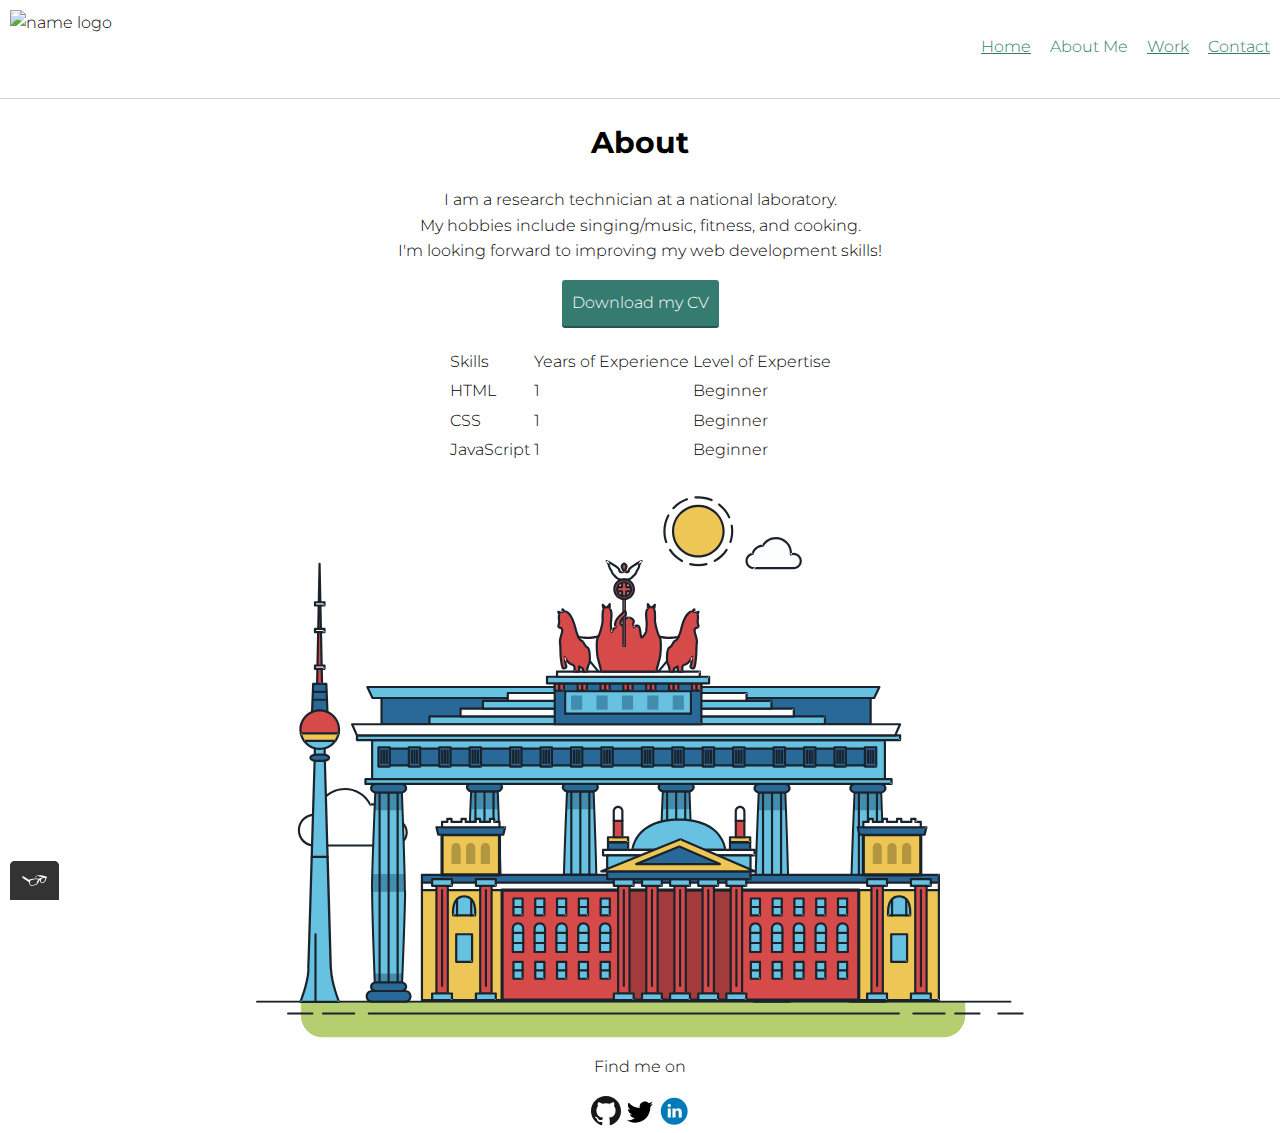
==== commit 62ad5659: "changed about.html title and removed identifiers in the text" ====
--- a/about.html
+++ b/about.html
@@ -4,7 +4,7 @@
 <head>
 	<meta charset="utf-8">
 	<meta name="viewport" content="width=device-width, initial-scale=1">
-	<title>About</title>
+	<title>About Lisa Gringl</title>
 	<link rel="shortcut icon" href="http://wikipedia.com/static/favicon/wikipedia.ico">
 	<link rel="stylesheet" type="text/css" href="css/normalize.css">
 	<link rel="preconnect" href="https://fonts.googleapis.com">
@@ -15,7 +15,7 @@
 
 <body>
 	<header class="page-header">
-		<img src="img/CFname.png" alt="CF name screenshot" class="page-header__item" />
+		<img src="http://placekitten.com/200/70" alt="name logo" class="page-header__item" />
 		<nav class="page-header__item">	
 			<ul role="menubar" class="navigation-list">
 				<li role="presentation">
@@ -37,7 +37,7 @@
 	<div class="about-blurb">
 		<h1>About</h1>
 		<p>
-		I am a research technician at a cancer research lab in New York.<br>
+		I am a research technician at a national laboratory.<br>
 		My hobbies include singing/music, fitness, and cooking.<br>
 		I'm looking forward to improving my web development skills!<br>
 		</p>
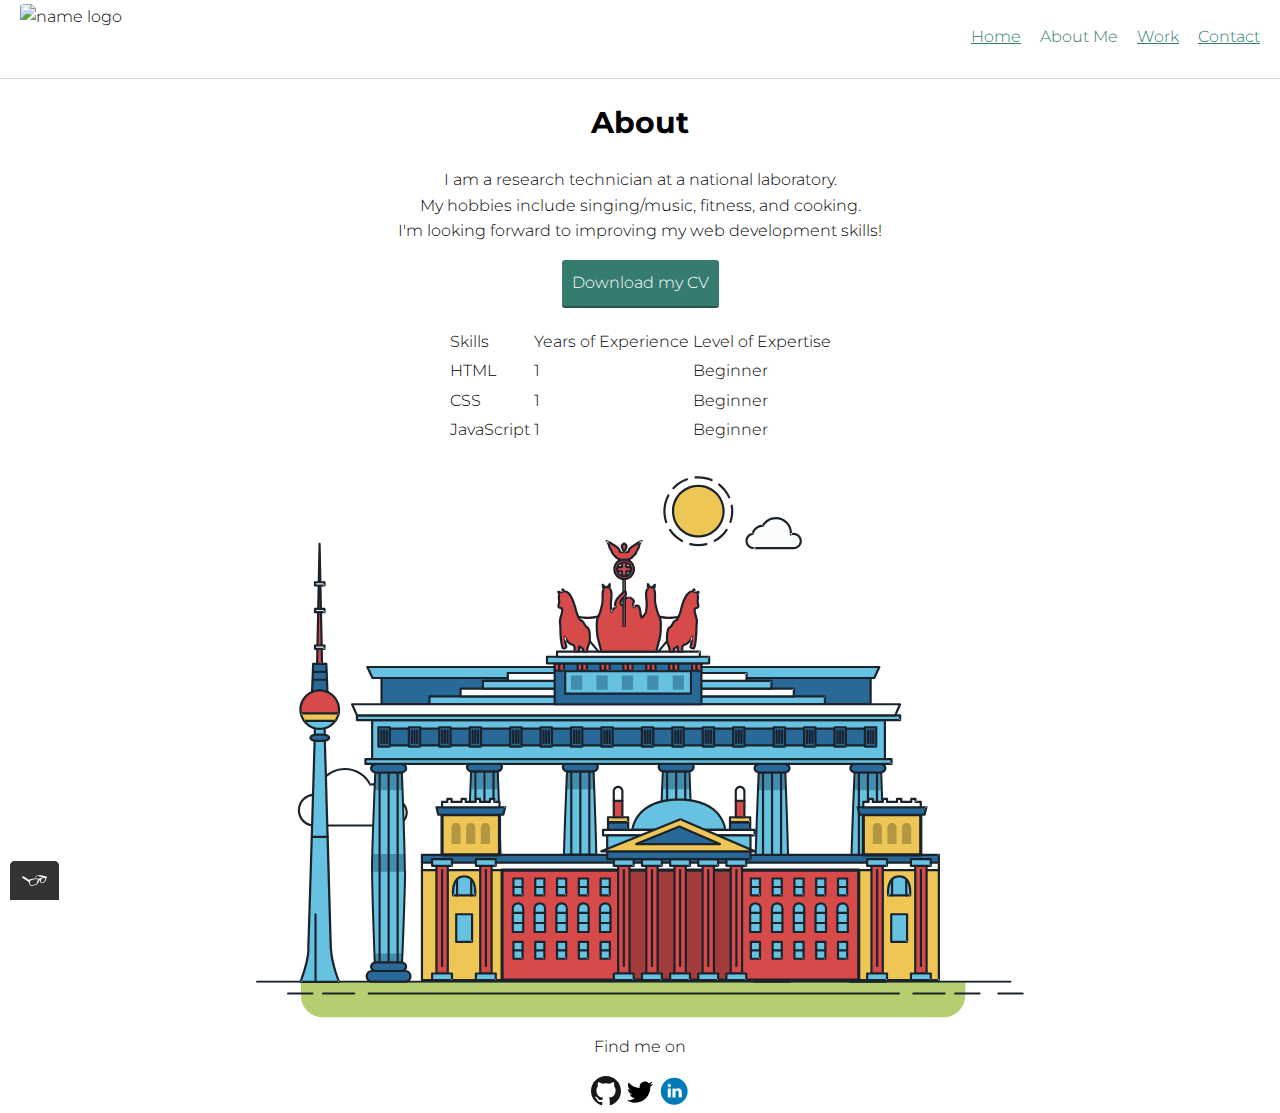
==== commit 497f5cbe: "added lang, changed title and favicon" ====
--- a/about.html
+++ b/about.html
@@ -1,11 +1,14 @@
 <!DOCTYPE html>
-<html>
+<html lang="en">
 
 <head>
 	<meta charset="utf-8">
 	<meta name="viewport" content="width=device-width, initial-scale=1">
-	<title>About Lisa Gringl</title>
-	<link rel="shortcut icon" href="http://wikipedia.com/static/favicon/wikipedia.ico">
+	<title>About Me</title>
+	<link rel="apple-touch-icon" sizes="180x180" href="img/apple-touch-icon.png">
+	<link rel="icon" type="image/png" sizes="32x32" href="img/favicon-32x32.png">
+	<link rel="icon" type="image/png" sizes="16x16" href="img/favicon-16x16.png">
+	<link rel="manifest" href="img/site.webmanifest">
 	<link rel="stylesheet" type="text/css" href="css/normalize.css">
 	<link rel="preconnect" href="https://fonts.googleapis.com">
 	<link rel="preconnect" href="https://fonts.gstatic.com" crossorigin>
@@ -16,12 +19,12 @@
 <body>
 	<header class="page-header">
 		<img src="http://placekitten.com/200/70" alt="name logo" class="page-header__item" />
-		<nav class="page-header__item">	
+		<nav class="page-header__item">
 			<ul role="menubar" class="navigation-list">
 				<li role="presentation">
 					<a href="index.html" role="menuitem" class="navigation-list__item">Home</a>
 				</li>
-				<li role="presentation">	
+				<li role="presentation">
 					<a href="about.html" role="menuitem" class="navigation-list__item navigation-list__item--active">About Me</a>
 				</li>
 				<li role="presentation">
@@ -68,7 +71,7 @@
 			    <td>1</td>
 			    <td>Beginner</td>
 			</tr>
-		</tbody>	
+		</tbody>
 	</table>
 
 	<svg id="about-picture" xmlns="http://www.w3.org/2000/svg" class="berlin-illustration" height="auto" viewBox="0 0 700 505" xmlns:xlink="http://www.w3.org/1999/xlink">
@@ -219,7 +222,7 @@
             <path fill="#1A232C" d="M342.586,93.971 L342.586,92.971 L338.516,92.971 L338.516,88.9 C338.516,88.637 338.409,88.379 338.223,88.193 C338.037,88.007 337.779,87.9 337.516,87.9 L333.565,87.9 C333.302,87.9 333.045,88.007 332.858,88.193 C332.672,88.379 332.565,88.637 332.565,88.9 L332.565,92.971 L328.495,92.971 C328.232,92.971 327.974,93.077 327.788,93.263 C327.602,93.45 327.495,93.707 327.495,93.971 L327.495,97.921 C327.495,98.184 327.602,98.442 327.788,98.628 C327.974,98.814 328.232,98.921 328.495,98.921 L332.565,98.921 L332.565,102.991 C332.565,103.254 332.672,103.512 332.858,103.698 C333.045,103.884 333.302,103.991 333.565,103.991 L337.516,103.991 C337.779,103.991 338.037,103.884 338.223,103.698 C338.409,103.512 338.516,103.254 338.516,102.991 L338.516,98.921 L342.586,98.921 C342.849,98.921 343.107,98.814 343.293,98.628 C343.479,98.442 343.586,98.184 343.586,97.921 L343.586,93.971 C343.586,93.707 343.479,93.45 343.293,93.263 C343.107,93.077 342.849,92.971 342.586,92.971 L342.586,93.971 L341.586,93.971 L341.586,96.921 L337.516,96.921 C337.252,96.921 336.995,97.027 336.809,97.214 C336.622,97.4 336.516,97.657 336.516,97.921 L336.516,101.991 L334.565,101.991 L334.565,97.921 C334.565,97.657 334.459,97.4 334.273,97.214 C334.086,97.027 333.829,96.921 333.565,96.921 L329.495,96.921 L329.495,94.971 L333.565,94.971 C333.829,94.971 334.086,94.864 334.273,94.678 C334.459,94.491 334.565,94.234 334.565,93.971 L334.565,89.9 L336.516,89.9 L336.516,93.971 C336.516,94.234 336.622,94.491 336.809,94.678 C336.995,94.864 337.252,94.971 337.516,94.971 L342.586,94.971 L342.586,93.971 L341.586,93.971 L342.586,93.971"></path>
             <path fill="#D64A4A" d="M335.541,102.324 C332.019,102.324 329.162,99.468 329.162,95.946 C329.162,92.423 332.019,89.567 335.541,89.567 C339.064,89.567 341.919,92.423 341.919,95.946 C341.919,99.468 339.064,102.324 335.541,102.324 Z M335.541,87.016 C330.609,87.016 326.611,91.014 326.611,95.946 C326.611,100.878 330.609,104.875 335.541,104.875 C340.473,104.875 344.471,100.878 344.471,95.946 C344.471,91.014 340.473,87.016 335.541,87.016 L335.541,87.016 Z"></path>
             <path fill="#1A232C" d="M335.541,102.324 L335.541,101.324 C334.053,101.324 332.714,100.724 331.738,99.749 C330.763,98.772 330.163,97.434 330.162,95.946 C330.163,94.458 330.763,93.119 331.738,92.143 C332.714,91.168 334.053,90.568 335.541,90.567 C337.029,90.568 338.367,91.168 339.344,92.143 C340.319,93.119 340.918,94.457 340.919,95.946 C340.918,97.434 340.319,98.772 339.344,99.749 C338.367,100.724 337.029,101.324 335.541,101.324 L335.541,103.324 C339.616,103.323 342.918,100.021 342.919,95.946 C342.918,91.871 339.616,88.568 335.541,88.567 C331.466,88.568 328.163,91.87 328.162,95.946 C328.163,100.021 331.466,103.323 335.541,103.324 L335.541,102.324 Z M335.541,87.016 L335.541,86.016 C330.057,86.017 325.612,90.461 325.611,95.946 C325.612,101.431 330.057,105.875 335.541,105.875 C341.025,105.875 345.47,101.43 345.471,95.946 C345.47,90.461 341.025,86.017 335.541,86.016 L335.541,88.016 C337.734,88.016 339.71,88.902 341.148,90.339 C342.585,91.777 343.47,93.753 343.471,95.946 C343.47,98.139 342.585,100.115 341.148,101.553 C339.71,102.989 337.734,103.875 335.541,103.875 C333.348,103.875 331.372,102.989 329.934,101.553 C328.497,100.115 327.611,98.139 327.611,95.946 C327.611,93.753 328.497,91.777 329.934,90.339 C331.372,88.902 333.348,88.016 335.541,88.016 L335.541,87.016 L335.541,87.016 Z"></path>
-            <path fill="#D64A4A" d="M339.82,78.756 C340.028,80.465 338.022,80.532 336.685,80.394 C336.639,80.248 336.308,79.108 336.693,77.97 C337.106,76.752 338.44,75.129 337.223,73.853 C336.005,72.578 335.541,72.531 335.541,72.531 C335.541,72.531 335.077,72.578 333.859,73.853 C332.642,75.129 333.976,76.752 334.389,77.97 C334.774,79. 108 334.442,80.248 334.397,80.394 C333.061,80.532 331.054,80.465 331.261,78.756 C331.569,76.217 319.664,70.239 319.664,70.239 C319.664,70.239 321.751,72.868 321.905,74.955 C322.06,77.042 324.303,78.975 324.457,80.367 C324.611,81.759 327.858,84.62 328.941,85.702 C330.024,86.784 333.432,87.272 333.432,87.272 L335.541,87.016 L337.65,87.272 C337.65,87.272 341.058,86.784 342.141,85.702 C343.223,84.62 346.47,81.759 346.624,80.367 C346.779,78.975 349.022,77.042 349.176,74.955 C349.33,72.868 351.418,70.239 351.418,70.239 C351.418,70.239 339.512,76.217 339.82,78.756"></path>
+            <path fill="#D64A4A" d="M339.82,78.756 C340.028,80.465 338.022,80.532 336.685,80.394 C336.639,80.248 336.308,79.108 336.693,77.97 C337.106,76.752 338.44,75.129 337.223,73.853 C336.005,72.578 335.541,72.531 335.541,72.531 C335.541,72.531 335.077,72.578 333.859,73.853 C332.642,75.129 333.976,76.752 334.389,77.97 C334.774,79.108 334.442,80.248 334.397,80.394 C333.061,80.532 331.054,80.465 331.261,78.756 C331.569,76.217 319.664,70.239 319.664,70.239 C319.664,70.239 321.751,72.868 321.905,74.955 C322.06,77.042 324.303,78.975 324.457,80.367 C324.611,81.759 327.858,84.62 328.941,85.702 C330.024,86.784 333.432,87.272 333.432,87.272 L335.541,87.016 L337.65,87.272 C337.65,87.272 341.058,86.784 342.141,85.702 C343.223,84.62 346.47,81.759 346.624,80.367 C346.779,78.975 349.022,77.042 349.176,74.955 C349.33,72.868 351.418,70.239 351.418,70.239 C351.418,70.239 339.512,76.217 339.82,78.756"></path>
             <path fill="#1A232C" d="M339.82,78.756 L338.828,78.876 L338.835,78.993 C338.832,79.12 338.813,79.136 338.803,79.155 C338.793,79.177 338.711,79.261 338.471,79.333 C338.239,79.403 337.894,79.442 337.536,79.441 C337.284,79.441 337.025,79.424 336.787,79.4 L336.685,80.394 L337.639,80.094 C337.629,80.067 337.507,79.648 337.509,79.151 C337.508,78.872 337.545,78.571 337.64,78.291 C337.74,77.987 337.987,77.518 338.229,76.983 C338.466,76.445 338.718,75.822 338.723,75.074 C338.734,74.437 338.483,73.711 337.946,73.163 C337.297,72.484 336.824,72.102 336.463,71.871 C336.103,71.642 335.847,71.558 335.641,71.536 L335.442,71.536 C335.235,71.558 334.979,71.642 334.619,71.871 C334.258,72.102 333.785,72.484 333.136,73.163 C332.599,73.711 332.348,74.437 332.359,75.074 C332.364,75.822 332.616,76.445 332.853,76.983 C333.095,77.518 333.342,77.987 333.442,78.291 C333.537,78.57 333.573,78.871 333.573,79.15 C333.574,79.649 333.454,80.062 333.441,80.102 L334.397,80.394 L334.295,79.4 C334.057,79.424 333.798,79.441 333.546,79.441 C333.068,79.446 332.614,79.365 332.42,79.26 C332.319,79.209 332.29,79.172 332.278,79.155 C332.268,79.136 332.249,79.119 332.246,78.992 L332.253,78.877 L332.254,78.876 L332.267,78.657 C332.266,78.306 332.172,77.996 332.045,77.718 C331.802,77.197 331.435,76.752 330.989,76.296 C330.206,75.506 329.155,74.707 327.998,73.918 C324.537,71.564 320.132,69.357 320.112,69.345 C319.694,69.135 319.183,69.245 318.888,69.608 C318.592,69.972 318.589,70.495 318.88,70.861 L318.897,70.882 C318.993,71.006 319.488,71.658 319.96,72.485 C320.436,73.306 320.866,74.325 320.908,75.029 C321.023,76.411 321.738,77.524 322.344,78.468 C322.651,78.939 322.943,79.366 323.147,79.724 C323.355,80.08 323.457,80.368 323.463,80.477 L323.463,80.478 C323.503,80.824 323.616,81.114 323.753,81.395 C323.997,81.883 324.336,82.35 324.727,82.826 C325.311,83.537 326.014,84.255 326.662,84.891 C327.308,85.524 327.904,86.078 328.235,86.409 C328.666,86.833 329.176,87.096 329.713,87.326 C330.517,87.662 331.392,87.886 332.084,88.038 C332.773,88.188 333.273,88.26 333.29,88.262 L333.552,88.265 L335.541,88.023 L337.53,88.265 L337.792,88.262 C337.815,88.259 338.694,88.133 339.742,87.861 C340.266,87.723 340.833,87.551 341.369,87.326 C341.906,87.096 342.416,86.833 342.848,86.409 C343.356,85.899 344.46,84.894 345.458,83.837 C345.959,83.304 346.438,82.757 346.825,82.216 C347.018,81.945 347.189,81.675 347.328,81.395 C347.465,81.114 347.577,80.823 347.618,80.477 L347.618,80.478 C347.624,80.369 347.726,80.08 347.934,79.725 C348.241,79.185 348.743,78.5 349.202,77.727 C349.657,76.95 350.092,76.065 350.173,75.029 C350.217,74.277 350.706,73.171 351.216,72.322 C351.468,71.894 351.719,71.522 351.905,71.261 C351.997,71.131 352.074,71.028 352.126,70.959 L352.185,70.882 L352.201,70.861 C352.492,70.495 352.489,69.972 352.194,69.608 C351.899,69.245 351.388,69.135 350.969,69.345 C350.955,69.353 348.039,70.816 345.093,72.624 C343.619,73.529 342.139,74.516 340.986,75.481 C340.408,75.966 339.911,76.442 339.524,76.936 C339.331,77.185 339.165,77.439 339.036,77.718 C338.909,77.996 338.815,78.306 338.814,78.657 L338.828,78.879 L338.828,78.876 L339.82,78.756 L340.813,78.633 L340.62,78.657 L340.814,78.657 L340.813,78.633 L340.62,78.657 L340.814,78.657 L340.756,78.657 L340.814,78.664 L340.814,78.657 L340.756,78.657 L340.814,78.664 C340.804,78.655 340.903,78.387 341.189,78.057 C341.677,77.468 342.617,76.685 343.724,75.907 C345.387,74.733 347.433,73.531 349.054,72.631 C349.865,72.181 350.57,71.805 351.072,71.543 C351.322,71.411 351.522,71.308 351.659,71.238 C351.795,71.169 351.866,71.133 351.867,71.133 L351.418,70.239 L350.635,69.617 C350.617,69.641 350.071,70.327 349.493,71.306 C348.921,72.294 348.289,73.545 348.179,74.881 C348.139,75.587 347.655,76.484 347.063,77.375 C346.771,77.823 346.463,78.27 346.199,78.731 C345.938,79.194 345.702,79.669 345.63,80.256 L345.63,80.257 C345.632,80.259 345.609,80.362 345.535,80.508 C345.409,80.767 345.146,81.15 344.81,81.556 C344.306,82.17 343.643,82.852 343.019,83.463 C342.394,84.076 341.813,84.615 341.434,84.994 C341.324,85.112 341.002,85.315 340.595,85.482 C339.984,85.74 339.194,85.949 338.573,86.084 C338.262,86.151 337.991,86.202 337.801,86.235 C337.706,86.251 337.631,86.264 337.58,86.272 L337.509,86.282 L337.65,87.272 L337.771,86.28 L335.662,86.023 L335.42,86.023 L333.311,86.28 L333.432,87.272 L333.574,86.282 L333.443,86.262 C333.134,86.212 332.316,86.067 331.495,85.829 C331.085,85.711 330.675,85.57 330.339,85.417 C330.003,85.268 329.745,85.096 329.648,84.994 C329.074,84.422 328.013,83.455 327.078,82.464 C326.613,81.972 326.184,81.475 325.884,81.055 C325.735,80.845 325.618,80.655 325.545,80.508 C325.471,80.362 325.448,80.258 325.45,80.257 L325.451,80.257 C325.38,79.67 325.143,79.195 324.883,78.731 C324.486,78.042 323.992,77.373 323.601,76.709 C323.206,76.047 322.937,75.41 322.903,74.881 C322.792,73.545 322.161,72.294 321.588,71.306 C321.01,70.327 320.465,69.641 320.447,69.617 L319.664,70.239 L319.215,71.133 C319.215,71.133 319.389,71.22 319.702,71.382 C320.797,71.949 323.555,73.414 326.005,74.997 C327.228,75.786 328.376,76.608 329.174,77.329 C329.573,77.687 329.883,78.022 330.065,78.28 C330.156,78.408 330.214,78.515 330.241,78.584 L330.265,78.655 L330.267,78.665 L330.335,78.657 L330.267,78.657 L330.267,78.665 L330.335,78.657 L330.267,78.657 L330.443,78.657 L330.268,78.635 L330.267,78.657 L330.443,78.657 L330.268,78.635 L330.268,78.634 C330.254,78.754 330.246,78.873 330.246,78.992 C330.243,79.45 330.371,79.907 330.617,80.269 C330.99,80.82 331.537,81.1 332.04,81.25 C332.551,81.4 333.063,81.44 333.546,81.441 C333.885,81.441 334.208,81.419 334.5,81.389 C334.899,81.348 335.236,81.071 335.354,80.687 C335.398,80.539 335.572,79.948 335.573,79.15 C335.573,78.703 335.517,78.187 335.336,77.649 C335.146,77.1 334.878,76.617 334.678,76.165 C334.472,75.717 334.353,75.318 334.359,75.074 C334.369,74.861 334.39,74.761 334.583,74.544 C335.152,73.947 335.519,73.668 335.695,73.557 L335.79,73.501 L335.813,73.49 L335.582,72.942 L335.641,73.526 C335.756,73.515 335.813,73.49 335.813,73.49 L335.582,72.942 L335.641,73.526 L335.541,72.531 L335.442,73.526 L335.506,72.885 L335.27,73.49 C335.28,73.494 335.339,73.516 335.442,73.526 L335.506,72.885 L335.27,73.49 L335.28,73.495 C335.352,73.527 335.753,73.76 336.499,74.544 C336.692,74.761 336.713,74.861 336.723,75.074 C336.729,75.318 336.61,75.717 336.404,76.165 C336.204,76.617 335.936,77.1 335.746,77.649 C335.564,78.187 335.509,78.704 335.509,79.151 C335.51,79.95 335.682,80.535 335.731,80.694 C335.85,81.074 336.186,81.348 336.582,81.389 C336.874,81.419 337.197,81.441 337.536,81.441 C338.179,81.436 338.876,81.378 339.551,81.051 C339.885,80.886 340.22,80.634 340.464,80.27 C340.71,79.908 340.838,79.451 340.835,78.993 C340.835,78.875 340.828,78.755 340.813,78.635 L340.813,78.633 L339.82,78.756"></path>
             <path fill="#D64A4A" d="M302.979,159.845 L312.154,170.979"></path>
             <path fill="#1A232C" d="M302.207,160.481 L311.382,171.615 C311.733,172.041 312.364,172.102 312.79,171.751 C313.216,171.399 313.277,170.769 312.926,170.343 L303.75,159.209 C303.399,158.783 302.769,158.722 302.343,159.073 C301.916,159.425 301.856,160.055 302.207,160.481"></path>
@@ -663,7 +666,7 @@
             <path fill="#EDC655" class="sun" d="M380.124,43.03 C380.124,30.313 390.433,20.004 403.149,20.004 C415.866,20.004 426.175,30.313 426.175,43.03 C426.175,55.746 415.866,66.056 403.149,66.056 C390.433,66.056 380.124,55.746 380.124,43.03"></path>
             <path fill="#1A232C" d="M380.124 43.03L381.124 43.03C381.125 36.944 383.588 31.444 387.575 27.455 391.564 23.468 397.064 21.004 403.149 21.004 409.235 21.004 414.735 23.468 418.724 27.455 422.711 31.444 425.174 36.944 425.175 43.03 425.174 49.115 422.711 54.615 418.724 58.604 414.735 62.592 409.235 65.055 403.149 65.056 397.064 65.055 391.564 62.592 387.575 58.604 383.588 54.615 381.125 49.115 381.124 43.03L379.124 43.03C379.125 56.299 389.88 67.055 403.149 67.056 416.419 67.055 427.174 56.299 427.175 43.03 427.174 29.76 416.419 19.004 403.149 19.004 389.88 19.004 379.125 29.76 379.124 43.03L380.124 43.03M381.18 22.782C384.441 19.246 388.544 16.499 393.169 14.86 393.69 14.676 393.962 14.104 393.778 13.584 393.594 13.063 393.022 12.791 392.502 12.975 387.564 14.725 383.187 17.655 379.71 21.426 379.336 21.832 379.361 22.465 379.767 22.839 380.173 23.214 380.806 23.188 381.18 22.782zM400.715 13.251C401.518 13.186 402.33 13.153 403.149 13.153 407.323 13.153 411.292 14.008 414.898 15.552 415.406 15.769 415.994 15.534 416.211 15.026 416.428 14.518 416.193 13.93 415.685 13.713 411.837 12.065 407.597 11.153 403.149 11.153 402.276 11.153 401.41 11.188 400.554 11.257 400.004 11.302 399.594 11.784 399.638 12.334 399.682 12.885 400.164 13.295 400.715 13.251zM421.54 19.483C425.344 22.458 428.408 26.335 430.411 30.789 430.638 31.293 431.23 31.518 431.734 31.291 432.237 31.065 432.462 30.473 432.236 29.969 430.097 25.214 426.829 21.081 422.773 17.907 422.338 17.567 421.709 17.644 421.369 18.079 421.029 18.514 421.105 19.143 421.54 19.483zM432.634 38.177C432.891 39.756 433.025 41.377 433.025 43.03 433.025 46.344 432.487 49.528 431.492 52.504 431.317 53.028 431.6 53.595 432.124 53.77 432.648 53.945 433.214 53.662 433.389 53.138 434.451 49.961 435.025 46.561 435.025 43.03 435.025 41.269 434.882 39.54 434.607 37.855 434.518 37.31 434.004 36.94 433.459 37.029 432.914 37.118 432.545 37.632 432.634 38.177zM428.116 59.444C425.45 63.492 421.824 66.854 417.566 69.204 417.082 69.471 416.907 70.079 417.174 70.563 417.44 71.047 418.049 71.222 418.532 70.955 423.077 68.447 426.942 64.863 429.786 60.545 430.09 60.084 429.963 59.463 429.501 59.16 429.04 58.856 428.42 58.983 428.116 59.444zM410.384 72.024C408.068 72.6 405.646 72.906 403.149 72.906 400.689 72.906 398.3 72.609 396.014 72.049 395.477 71.917 394.936 72.246 394.805 72.782 394.673 73.319 395.001 73.86 395.538 73.991 397.978 74.589 400.528 74.906 403.149 74.906 405.809 74.906 408.395 74.58 410.867 73.965 411.403 73.832 411.729 73.289 411.596 72.754 411.463 72.218 410.92 71.891 410.384 72.024zM388.821 69.253C384.554 66.916 380.917 63.566 378.238 59.528 377.932 59.068 377.312 58.942 376.852 59.248 376.391 59.553 376.266 60.174 376.571 60.634 379.43 64.941 383.307 68.513 387.86 71.007 388.345 71.272 388.952 71.094 389.218 70.61 389.483 70.126 389.305 69.518 388.821 69.253zM374.839 52.6C373.824 49.597 373.274 46.379 373.273 43.03 373.274 37.989 374.52 33.246 376.721 29.083 376.979 28.595 376.793 27.99 376.305 27.732 375.816 27.473 375.211 27.66 374.953 28.148 372.604 32.59 371.273 37.658 371.273 43.03 371.273 46.599 371.861 50.034 372.944 53.241 373.121 53.764 373.689 54.045 374.212 53.868 374.735 53.691 375.016 53.124 374.839 52.6L374.839 52.6z"></path>
 
-<g transform="translate(446 48)" class="cloud-back">
+			<g transform="translate(446 48)" class="cloud-back">
                 <path fill="#FBFDFC" d="M6.576,15.756 C7.715,11.539 11.462,8.405 15.984,8.187 C18.35,4.065 22.785,1.282 27.877,1.282 C35.451,1.282 41.59,7.422 41.59,14.995 C41.59,15.386 41.564,15.77 41.531,16.153 C42.297,15.838 43.134,15.662 44.013,15.662 C47.615,15.662 50.536,18.582 50.536,22.185 C50.536,25.787 47.615,28.708 44.013,28.708 L8.321,28.708 L8.321,28.672 C8.098,28.695 7.871,28.708 7.641,28.708 C4.039,28.708 1.117,25.787 1.117,22.185 C1.117,18.946 3.481,16.266 6.576,15.756"></path>
                 <path fill="#1A232C" d="M6.576,15.756 L7.542,16.016 C8.569,12.212 11.952,9.381 16.033,9.186 C16.373,9.169 16.682,8.98 16.852,8.685 C19.048,4.86 23.156,2.282 27.877,2.282 C31.391,2.283 34.563,3.704 36.867,6.006 C39.169,8.309 40.589,11.481 40.59,14.995 C40.59,15.343 40.567,15.698 40.535,16.066 C40.505,16.412 40.659,16.753 40.939,16.959 C41.219,17.164 41.59,17.21 41.912,17.078 C42.562,16.81 43.268,16.662 44.013,16.661 C45.541,16.662 46.916,17.278 47.918,18.279 C48.919,19.282 49.536,20.656 49.536,22.185 C49.536,23.713 48.919,25.088 47.918,26.09 C46.916,27.091 45.541,27.707 44.013,27.708 L8.321,27.708 L8.321,28.708 L9.321,28.708 L9.321,28.672 C9.321,28.39 9.201,28.119 8.991,27.93 C8.782,27.741 8.5,27.649 8.219,27.677 C8.027,27.697 7.834,27.708 7.641,27.708 C6.113,27.707 4.738,27.091 3.735,26.09 C2.734,25.088 2.118,23.713 2.117,22.185 C2.115,19.444 4.12,17.174 6.739,16.742 C7.126,16.679 7.439,16.395 7.542,16.016 L6.576,15.756 L6.414,14.769 C2.843,15.357 0.119,18.447 0.117,22.185 C0.118,26.34 3.486,29.707 7.641,29.708 C7.908,29.708 8.169,29.693 8.423,29.667 L8.321,28.672 L7.321,28.672 L7.321,28.708 C7.321,28.971 7.428,29.229 7.614,29.415 C7.8,29.601 8.058,29.708 8.321,29.708 L44.013,29.708 C48.168,29.707 51.535,26.34 51.536,22.185 C51.535,18.029 48.168,14.662 44.013,14.662 C43,14.661 42.032,14.865 41.151,15.228 L41.531,16.153 L42.528,16.239 C42.562,15.843 42.59,15.429 42.59,14.995 C42.589,6.869 36.004,0.283 27.877,0.282 C22.414,0.282 17.651,3.27 15.117,7.689 L15.984,8.187 L15.936,7.188 C10.972,7.429 6.861,10.865 5.611,15.495 L6.576,15.756 L6.414,14.769 L6.576,15.756"></path>
             </g>
@@ -678,9 +681,9 @@
 			<img src="img/twitter-icon.svg" alt="Twitter logo">
 			<img src="img/linkedin-icon.svg" alt="LinkedIn logo">
 		</div>
-	</footer>	
+	</footer>
 
 <script src="js/tota11y.min.js"></script>
 </body>
 
-</html>+</html>
--- a/css/style.production.css
+++ b/css/style.production.css
@@ -87,24 +87,41 @@
 	opacity: 0.8;
 }
 
-.button_secondary {
-	background-color: var(--secondary-color);
-	color: var(--dark-grey);
-}
-
-.profile__portrait {
-	float: left;
+#contact-heading {
+	text-align: center;
+}
+
+#work-heading {
+	text-align: center;
+}
+
+
+.profile img {
 	width: 250px;
-	margin-right: 40px;
 	border-radius: 50%;
-	border-bottom: none;
-	-webkit-transition: border 0.3s;
-	-o-transition: border 0.3s;
-	transition: border 0.3s;
-}
-
-.profile__portrait:hover {
-	border-bottom: 2px solid black;
+	border: 1px solid var(--primary-color);
+}
+
+.profile-photo {
+	-ms-grid-column: 2;
+	-ms-grid-column-span: 1;
+	grid-column: 2 / 3;
+	text-align: center;
+}
+
+.profile-info {
+	-ms-grid-column: 3;
+	-ms-grid-column-span: 1;
+	grid-column: 3 / 4;
+	text-align: center;
+}
+
+.profile {
+	display: -ms-grid;
+	display: grid;
+	-ms-grid-columns: 1fr 1fr 1fr 1fr;
+	grid-template-columns: 1fr 1fr 1fr 1fr;
+	margin-top: 90px;
 }
 
 .page-footer {
@@ -119,18 +136,17 @@
 	text-align: center;
 }
 
-.profile {
-	max-width: 700px;
-	margin: 50px auto;
-}
-
 .page-header {
 	display: -webkit-box;
 	display: -ms-flexbox;
 	display: flex;
 	width: 100%;
-	padding: 10px;
+	padding: 0px 20px;
 	border-bottom: 1px solid lightgray;
+}
+
+.page-header img {
+	border-radius: 3%;
 }
 
 .page-header__item {
@@ -138,6 +154,7 @@
 	    -ms-flex: 0 1 200px;
 	        flex: 0 1 200px;
 	height: 70px;
+	margin-top: 4px;
 }
 
 .page-header__item:last-child {
@@ -163,6 +180,49 @@
 
 .about-blurb {
 	text-align: center;
+}
+
+#contact-form {
+	display: -webkit-box;
+	display: -ms-flexbox;
+	display: flex;
+	-webkit-box-orient: vertical;
+	-webkit-box-direction: normal;
+	    -ms-flex-direction: column;
+	        flex-direction: column;
+	width: 80%;
+	text-align: left;
+	margin: 0 auto;
+}
+
+#contact-form button {
+	margin-top: 10px;
+}
+
+.contact-wrapper {
+	display: -ms-grid;
+	display: grid;
+	-ms-grid-columns: 1fr 20px 1fr 20px 1fr 20px 1fr;
+	grid-template-columns: 1fr 1fr 1fr 1fr;
+	grid-gap: 20px;
+}
+
+.contact-info {
+	text-align: center;
+	-ms-grid-column: 2;
+	-ms-grid-column-span: 1;
+	grid-column: 2 / 3;
+}
+
+.contact-info__form {
+	-ms-grid-column: 3;
+	-ms-grid-column-span: 1;
+	grid-column: 3 / 4;
+}
+
+#web {
+	background-color: black;
+	color: #ffe599;
 }
 
 /* start grid fallback */
@@ -275,23 +335,24 @@
 		margin: 20px;
 	}
 	 .grid__item {
-		background-color: var(--secondary-color);
+		background-color: azure;
 		width: auto;
-		min-height: auto;
+		min-height: 200px;
 		margin: 0;
 		text-align: center;
+		border: 1px solid lightblue;
 	}
 }
 
 @media all and (max-width: 500px) {
-	.grid{
+	.grid {
 		-ms-grid-columns: 1fr;
 		grid-template-columns: 1fr;
-	}	
+	}
 }
 
 @media all and (min-width: 500px) and (max-width: 750px) {
-	.grid{
+	.grid {
 		-ms-grid-columns: 1fr 20px 1fr;
 		grid-template-columns: 1fr 1fr;
 	}
